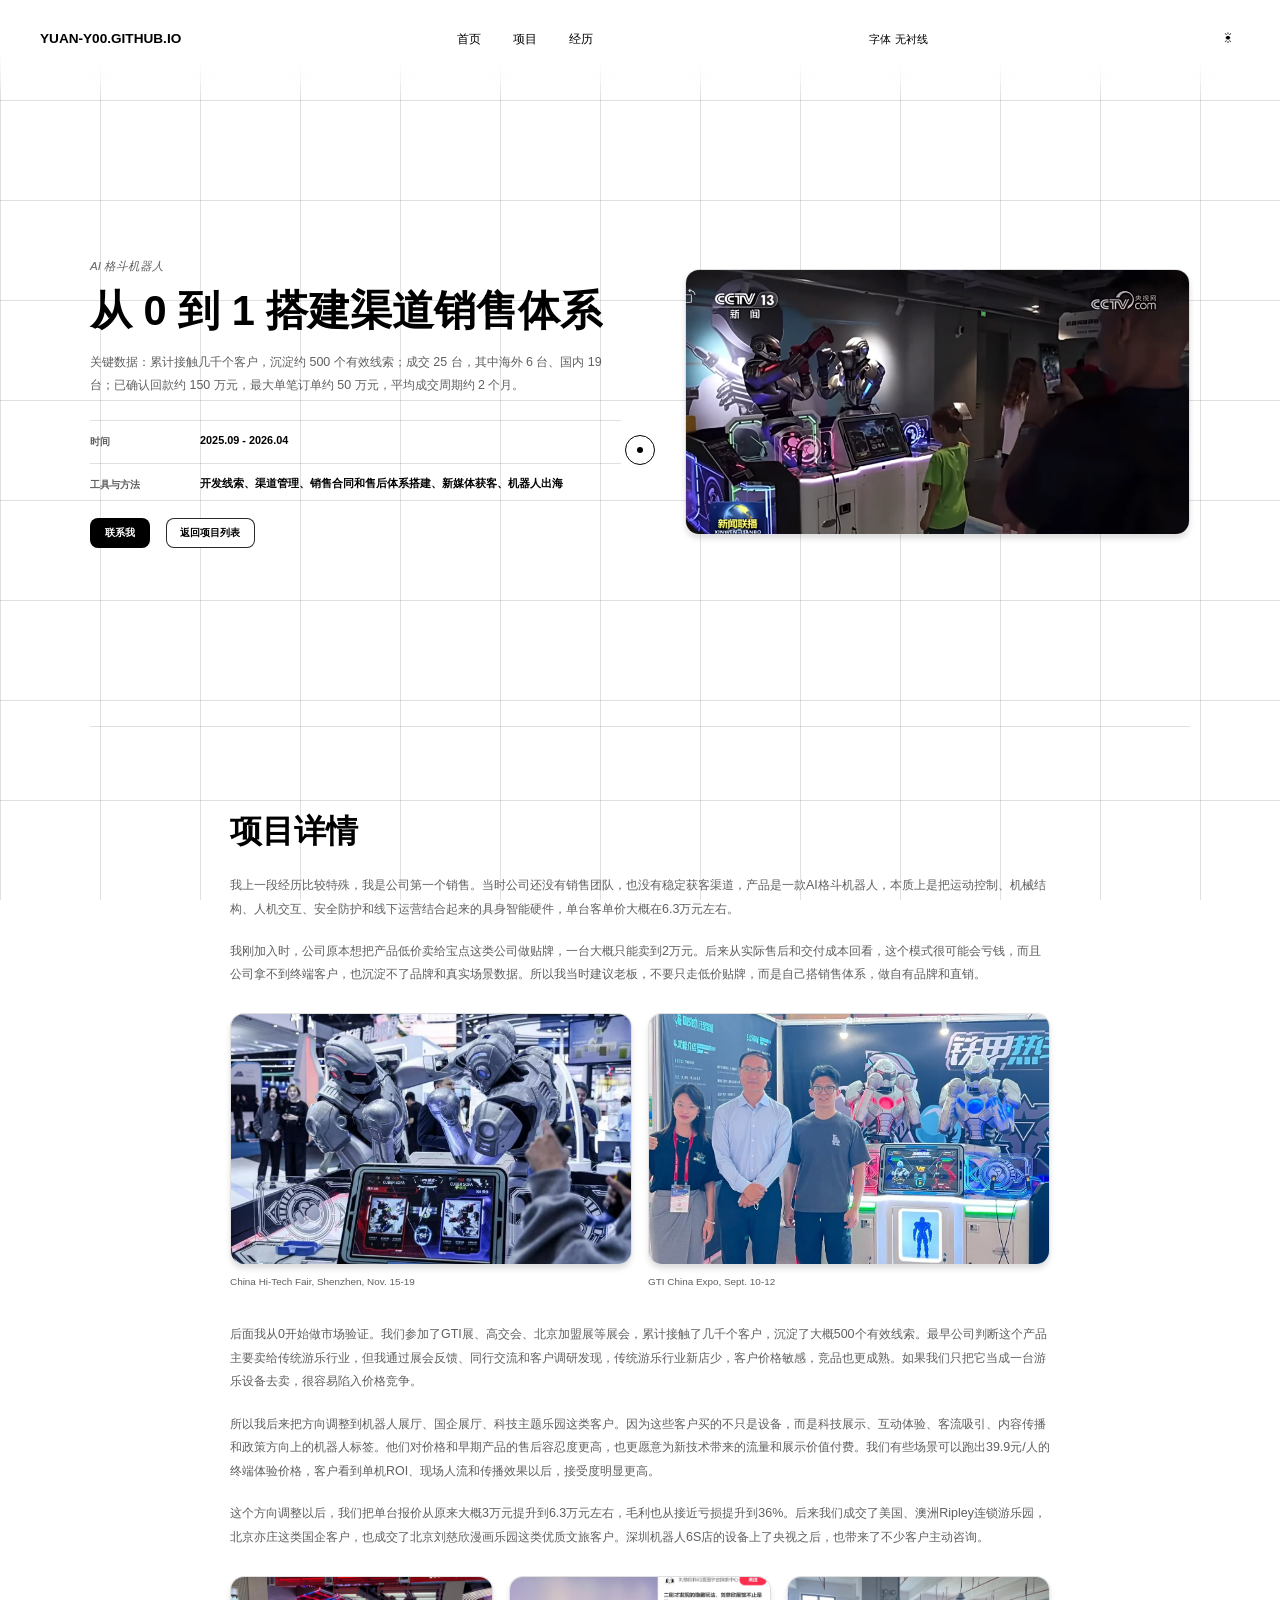
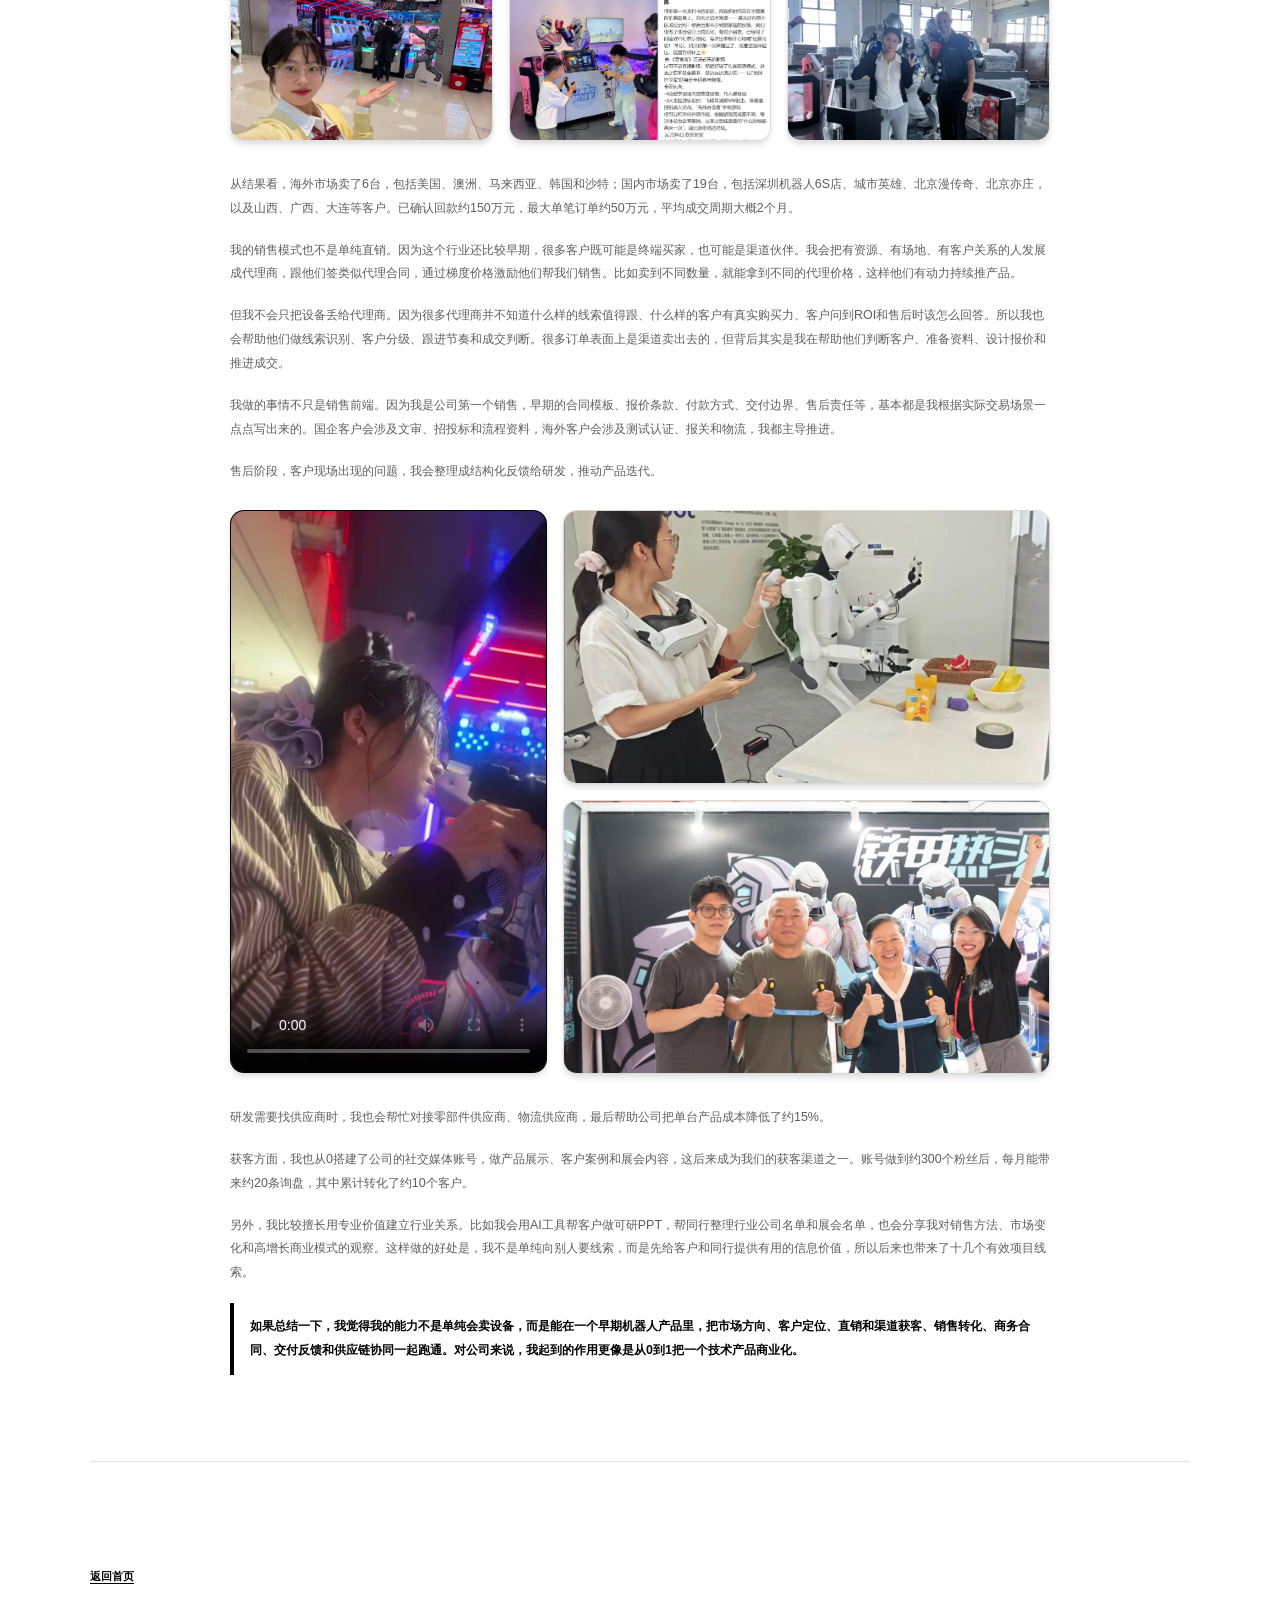
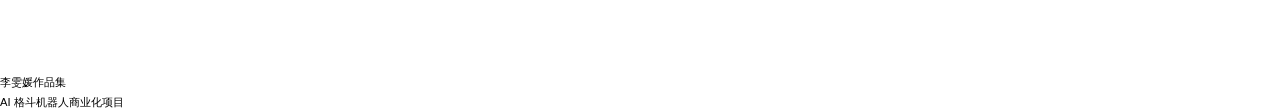
==== projects/ai-fighting-robot-commercialization/index.html @ 0bfa3b65 "Crop fighting robot proof images" ====
<!doctype html>
<html lang="zh-CN">
  <head>
    <meta charset="utf-8">
    <meta name="viewport" content="width=device-width, initial-scale=1">
    <title>AI 格斗机器人渠道销售体系 | 李雯媛作品集</title>
    <meta
      name="description"
      content="AI 格斗机器人从 0 到 1 搭建渠道销售体系：线索开发、渠道管理、销售合同、售后体系、新媒体获客和机器人出海。"
    >
    <link rel="icon" href="../../assets/profile/avatar.webp">
    <link rel="stylesheet" href="../../styles.css">
  </head>
  <body>
    <a class="skip-link" href="#main">跳到主要内容</a>
    <div class="cursor-dot" id="cursorDot" aria-hidden="true"></div>
    <div class="cursor-ring" id="cursorRing" aria-hidden="true"></div>
    <nav class="navbar" aria-label="主导航">
      <div class="navbar-blur" aria-hidden="true"><div></div><div></div><div></div></div>
      <div class="container nav-container">
        <a class="nav-brand" href="../../">YUAN-Y00.GITHUB.IO</a>
        <ul class="nav-menu">
          <li><a href="../../#home" class="nav-link">首页</a></li>
          <li><a href="../../#cad-gallery" class="nav-link">项目</a></li>
          <li><a href="../../#experience" class="nav-link">经历</a></li>
        </ul>
        <button id="font-toggle" class="font-toggle" type="button" data-font-toggle title="切换字体">
          字体 <span id="font-label">无衬线</span>
        </button>
        <button id="theme-toggle" class="theme-toggle" type="button" data-theme-toggle aria-label="切换深色模式" title="切换深色模式">
          <span class="icon-sun" aria-hidden="true">☀</span>
          <span class="icon-moon" aria-hidden="true">☾</span>
        </button>
        <button class="hamburger" type="button" aria-label="打开菜单" aria-expanded="false">
          <span></span>
          <span></span>
          <span></span>
        </button>
      </div>
    </nav>

    <main id="main" class="case-main">
      <section class="case-hero case-hero-refined">
        <div>
          <p class="eyebrow">AI 格斗机器人</p>
          <h1>从 0 到 1 搭建渠道销售体系</h1>
          <p>
            关键数据：累计接触几千个客户，沉淀约 500 个有效线索；成交 25 台，其中海外 6 台、国内 19 台；已确认回款约 150 万元，最大单笔订单约 50 万元，平均成交周期约 2 个月。
          </p>
          <dl class="case-meta">
            <div>
              <dt>时间</dt>
              <dd>2025.09 - 2026.04</dd>
            </div>
            <div>
              <dt>工具与方法</dt>
              <dd>开发线索、渠道管理、销售合同和售后体系搭建、新媒体获客、机器人出海</dd>
            </div>
          </dl>
          <div class="case-actions">
            <a class="button primary" href="../../#contact">联系我</a>
            <a class="button secondary" href="../../#cad-gallery">返回项目列表</a>
          </div>
        </div>
        <img
          class="case-cover"
          src="../../assets/projects/ai-fighting-robot-commercialization/report/report-01-cctv-feature.webp"
          alt="AI 格斗机器人登上央视新闻画面"
        >
      </section>

      <section class="case-section story-section">
        <h2>项目详情</h2>
        <article class="case-story">
          <p>我上一段经历比较特殊，我是公司第一个销售。当时公司还没有销售团队，也没有稳定获客渠道，产品是一款AI格斗机器人，本质上是把运动控制、机械结构、人机交互、安全防护和线下运营结合起来的具身智能硬件，单台客单价大概在6.3万元左右。</p>
          <p>我刚加入时，公司原本想把产品低价卖给宝点这类公司做贴牌，一台大概只能卖到2万元。后来从实际售后和交付成本回看，这个模式很可能会亏钱，而且公司拿不到终端客户，也沉淀不了品牌和真实场景数据。所以我当时建议老板，不要只走低价贴牌，而是自己搭销售体系，做自有品牌和直销。</p>

          <div class="story-media-grid two-up">
            <figure class="story-figure">
              <button
                type="button"
                data-lightbox-src="../../assets/projects/ai-fighting-robot-commercialization/report/report-02-china-hi-tech-fair.webp"
                data-lightbox-alt="China Hi-Tech Fair 展会现场"
              >
                <img
                  src="../../assets/projects/ai-fighting-robot-commercialization/report/report-02-china-hi-tech-fair.webp"
                  alt="China Hi-Tech Fair 展会现场"
                >
              </button>
              <figcaption>China Hi-Tech Fair, Shenzhen, Nov. 15-19</figcaption>
            </figure>
            <figure class="story-figure">
              <button
                type="button"
                data-lightbox-src="../../assets/projects/ai-fighting-robot-commercialization/report/report-03-gti-expo.webp"
                data-lightbox-alt="GTI China Expo 展会现场"
              >
                <img
                  src="../../assets/projects/ai-fighting-robot-commercialization/report/report-03-gti-expo.webp"
                  alt="GTI China Expo 展会现场"
                >
              </button>
              <figcaption>GTI China Expo, Sept. 10-12</figcaption>
            </figure>
          </div>

          <p>后面我从0开始做市场验证。我们参加了GTI展、高交会、北京加盟展等展会，累计接触了几千个客户，沉淀了大概500个有效线索。最早公司判断这个产品主要卖给传统游乐行业，但我通过展会反馈、同行交流和客户调研发现，传统游乐行业新店少，客户价格敏感，竞品也更成熟。如果我们只把它当成一台游乐设备去卖，很容易陷入价格竞争。</p>
          <p>所以我后来把方向调整到机器人展厅、国企展厅、科技主题乐园这类客户。因为这些客户买的不只是设备，而是科技展示、互动体验、客流吸引、内容传播和政策方向上的机器人标签。他们对价格和早期产品的售后容忍度更高，也更愿意为新技术带来的流量和展示价值付费。我们有些场景可以跑出39.9元/人的终端体验价格，客户看到单机ROI、现场人流和传播效果以后，接受度明显更高。</p>
          <p>这个方向调整以后，我们把单台报价从原来大概3万元提升到6.3万元左右，毛利也从接近亏损提升到36%。后来我们成交了美国、澳洲Ripley连锁游乐园，北京亦庄这类国企客户，也成交了北京刘慈欣漫画乐园这类优质文旅客户。深圳机器人6S店的设备上了央视之后，也带来了不少客户主动咨询。</p>

          <div class="story-media-grid three-up">
            <figure class="story-figure">
              <button
                type="button"
                data-lightbox-src="../../assets/projects/ai-fighting-robot-commercialization/report/report-04-terminal-scene.webp"
                data-lightbox-alt="终端线下场景"
              >
                <img
                  src="../../assets/projects/ai-fighting-robot-commercialization/report/report-04-terminal-scene.webp"
                  alt="终端线下场景"
                >
              </button>
            </figure>
            <figure class="story-figure">
              <button
                type="button"
                data-lightbox-src="../../assets/projects/ai-fighting-robot-commercialization/report/report-05-cultural-tourism-case.webp"
                data-lightbox-alt="文旅乐园内容场景"
              >
                <img
                  src="../../assets/projects/ai-fighting-robot-commercialization/report/report-05-cultural-tourism-case.webp"
                  alt="文旅乐园内容场景"
                >
              </button>
            </figure>
            <figure class="story-figure">
              <button
                type="button"
                data-lightbox-src="../../assets/projects/ai-fighting-robot-commercialization/report/report-06-overseas-customer-factory.webp"
                data-lightbox-alt="海外客户到厂沟通"
              >
                <img
                  src="../../assets/projects/ai-fighting-robot-commercialization/report/report-06-overseas-customer-factory.webp"
                  alt="海外客户到厂沟通"
                >
              </button>
            </figure>
          </div>

          <p>从结果看，海外市场卖了6台，包括美国、澳洲、马来西亚、韩国和沙特；国内市场卖了19台，包括深圳机器人6S店、城市英雄、北京漫传奇、北京亦庄，以及山西、广西、大连等客户。已确认回款约150万元，最大单笔订单约50万元，平均成交周期大概2个月。</p>
          <p>我的销售模式也不是单纯直销。因为这个行业还比较早期，很多客户既可能是终端买家，也可能是渠道伙伴。我会把有资源、有场地、有客户关系的人发展成代理商，跟他们签类似代理合同，通过梯度价格激励他们帮我们销售。比如卖到不同数量，就能拿到不同的代理价格，这样他们有动力持续推产品。</p>
          <p>但我不会只把设备丢给代理商。因为很多代理商并不知道什么样的线索值得跟、什么样的客户有真实购买力、客户问到ROI和售后时该怎么回答。所以我也会帮助他们做线索识别、客户分级、跟进节奏和成交判断。很多订单表面上是渠道卖出去的，但背后其实是我在帮助他们判断客户、准备资料、设计报价和推进成交。</p>
          <p>我做的事情不只是销售前端。因为我是公司第一个销售，早期的合同模板、报价条款、付款方式、交付边界、售后责任等，基本都是我根据实际交易场景一点点写出来的。国企客户会涉及文审、招投标和流程资料，海外客户会涉及测试认证、报关和物流，我都主导推进。</p>
          <p>售后阶段，客户现场出现的问题，我会整理成结构化反馈给研发，推动产品迭代。</p>
          <div class="story-media-grid service-media-row service-proof-row">
            <figure class="story-video">
              <video
                controls
                playsinline
                preload="metadata"
                poster="../../assets/projects/ai-fighting-robot-commercialization/report/maintenance-feedback-poster.jpg"
              >
                <source src="../../assets/projects/ai-fighting-robot-commercialization/report/maintenance-feedback.mp4" type="video/mp4">
              </video>
            </figure>
            <div class="service-photo-stack">
              <figure class="story-figure">
                <button
                  type="button"
                  data-lightbox-src="../../assets/projects/ai-fighting-robot-commercialization/report/report-07-industry-relation.webp"
                  data-lightbox-alt="行业关系与客户价值材料"
                >
                  <img
                    src="../../assets/projects/ai-fighting-robot-commercialization/report/report-07-industry-relation-crop.jpg"
                    alt="行业关系与客户价值材料"
                  >
                </button>
              </figure>
              <figure class="story-figure service-booth-photo">
                <button
                  type="button"
                  data-lightbox-src="../../assets/projects/ai-fighting-robot-commercialization/report/report-08-questech-booth.jpg"
                  data-lightbox-alt="迁星智能展位合影"
                >
                  <img
                    src="../../assets/projects/ai-fighting-robot-commercialization/report/report-08-questech-booth-crop.jpg"
                    alt="迁星智能展位合影"
                  >
                </button>
              </figure>
            </div>
          </div>
          <p>研发需要找供应商时，我也会帮忙对接零部件供应商、物流供应商，最后帮助公司把单台产品成本降低了约15%。</p>
          <p>获客方面，我也从0搭建了公司的社交媒体账号，做产品展示、客户案例和展会内容，这后来成为我们的获客渠道之一。账号做到约300个粉丝后，每月能带来约20条询盘，其中累计转化了约10个客户。</p>
          <p>另外，我比较擅长用专业价值建立行业关系。比如我会用AI工具帮客户做可研PPT，帮同行整理行业公司名单和展会名单，也会分享我对销售方法、市场变化和高增长商业模式的观察。这样做的好处是，我不是单纯向别人要线索，而是先给客户和同行提供有用的信息价值，所以后来也带来了十几个有效项目线索。</p>

          <p class="story-summary">如果总结一下，我觉得我的能力不是单纯会卖设备，而是能在一个早期机器人产品里，把市场方向、客户定位、直销和渠道获客、销售转化、商务合同、交付反馈和供应链协同一起跑通。对公司来说，我起到的作用更像是从0到1把一个技术产品商业化。</p>
        </article>
      </section>

      <section class="case-section">
        <a class="back-link" href="../../">返回首页</a>
      </section>
    </main>

    <footer class="site-footer">
      <p>李雯媛作品集</p>
      <p>AI 格斗机器人商业化项目</p>
    </footer>

    <div class="lightbox" data-lightbox-root aria-hidden="true">
      <button type="button" class="lightbox-close" data-lightbox-close aria-label="关闭图片预览">关闭</button>
      <img alt="">
    </div>
    <script src="../../script.js"></script>
  </body>
</html>
---- styles.css ----
:root {
  --bg-primary: #ffffff;
  --bg-card: #ffffff;
  --text-primary: #000000;
  --text-secondary: #5f5f5f;
  --border-color: rgb(0 0 0 / 12%);
  --border-strong: rgb(0 0 0 / 84%);
  --grid-color: rgb(0 0 0 / 12%);
  --teal-blue: #176f66;
  --dark-teal: #000000;
  --cream-white: #ffffff;
  --site-font: Inter, "Helvetica Neue", Arial, "PingFang SC", "Microsoft YaHei", sans-serif;
  --root-font-size: 16px;
  --base-letter-spacing: 0;
  --shadow-md: 0 4px 6px -1px rgb(0 0 0 / 15%);
  --shadow-lg: 0 10px 25px rgb(0 0 0 / 18%);
  --shadow-xl: 0 20px 42px rgb(0 0 0 / 22%);
  --footer-height: 158px;
}

[data-theme="dark"] {
  --bg-primary: #080808;
  --bg-card: #111111;
  --text-primary: #ffffff;
  --text-secondary: #bebebe;
  --border-color: rgb(255 255 255 / 12%);
  --border-strong: rgb(255 255 255 / 86%);
  --grid-color: rgb(255 255 255 / 9%);
  --teal-blue: #8de0d4;
  --dark-teal: #ffffff;
  --cream-white: #111111;
}

[data-font="serif"] {
  --site-font: "Cormorant Garamond", Georgia, "Times New Roman", "Songti SC", "SimSun", serif;
  --root-font-size: 17px;
}

* {
  box-sizing: border-box;
  margin: 0;
  padding: 0;
}

html {
  font-size: var(--root-font-size);
  scroll-behavior: smooth;
}

body {
  position: relative;
  overflow-x: hidden;
  background: var(--bg-primary);
  color: var(--text-primary);
  font-family: var(--site-font);
  font-size: 0.7rem;
  line-height: 1.8;
  letter-spacing: var(--base-letter-spacing);
  text-rendering: optimizeLegibility;
}

body::before {
  content: "";
  position: fixed;
  inset: 0;
  z-index: 0;
  pointer-events: none;
  background:
    linear-gradient(var(--grid-color) 1px, transparent 1px),
    linear-gradient(90deg, var(--grid-color) 1px, transparent 1px);
  background-size: 100px 100px;
}

a {
  color: inherit;
}

img {
  display: block;
  max-width: 100%;
}

button,
input,
select,
textarea {
  font: inherit;
}

button {
  color: inherit;
}

::selection {
  background: var(--text-primary);
  color: var(--bg-primary);
}

.skip-link {
  position: fixed;
  left: 16px;
  top: 16px;
  z-index: 10000;
  width: 1px;
  height: 1px;
  overflow: hidden;
  border: 1px solid var(--border-strong);
  border-radius: 8px;
  padding: 10px 14px;
  background: var(--bg-card);
  clip: rect(0 0 0 0);
  clip-path: inset(50%);
  white-space: nowrap;
}

.skip-link:focus {
  width: auto;
  height: auto;
  overflow: visible;
  clip: auto;
  clip-path: none;
}

.container {
  width: min(1200px, calc(100% - 40px));
  margin: 0 auto;
}

.container.narrow,
.narrow {
  width: min(700px, calc(100% - 40px));
}

.page-content {
  position: relative;
  z-index: 1;
  min-height: 100vh;
  background: transparent;
}

.navbar {
  position: fixed;
  top: 0;
  z-index: 1000;
  width: 100%;
  transition: box-shadow 0.3s ease;
}

.navbar-blur {
  position: absolute;
  inset: 0;
  height: calc(100% + 24px);
  pointer-events: none;
}

.navbar-blur > div {
  position: absolute;
  inset: 0;
}

.navbar-blur > div:nth-child(1) {
  border-bottom: 2px solid var(--border-color);
  background: color-mix(in srgb, var(--bg-primary) 80%, transparent);
  backdrop-filter: blur(14px);
  -webkit-backdrop-filter: blur(14px);
  mask: linear-gradient(to bottom, black 55%, transparent 95%);
  -webkit-mask: linear-gradient(to bottom, black 55%, transparent 95%);
}

.navbar-blur > div:nth-child(2) {
  background: color-mix(in srgb, var(--bg-primary) 90%, transparent);
  backdrop-filter: blur(8px);
  -webkit-backdrop-filter: blur(8px);
  mask: linear-gradient(to bottom, black 30%, transparent 70%);
  -webkit-mask: linear-gradient(to bottom, black 30%, transparent 70%);
}

.navbar-blur > div:nth-child(3) {
  background: color-mix(in srgb, var(--bg-primary) 97%, transparent);
  backdrop-filter: blur(4px);
  -webkit-backdrop-filter: blur(4px);
  mask: linear-gradient(to bottom, black 12%, transparent 40%);
  -webkit-mask: linear-gradient(to bottom, black 12%, transparent 40%);
}

.nav-container {
  position: relative;
  z-index: 1;
  display: flex;
  align-items: center;
  justify-content: space-between;
  height: 78px;
}

.nav-brand {
  color: var(--dark-teal);
  font-size: 0.85rem;
  font-weight: 700;
  text-decoration: none;
  text-transform: uppercase;
  white-space: nowrap;
}

.nav-menu {
  display: flex;
  gap: 2rem;
  align-items: center;
  list-style: none;
}

.nav-link {
  position: relative;
  color: var(--text-primary);
  font-size: 0.72rem;
  font-weight: 500;
  text-decoration: none;
  transition: color 0.25s ease;
}

.nav-link::after {
  content: "";
  position: absolute;
  left: 0;
  right: 0;
  bottom: -4px;
  height: 1px;
  background: var(--text-primary);
  opacity: 0;
  transform: scaleX(0);
  transition: opacity 0.22s ease, transform 0.22s ease;
}

.nav-link:hover::after,
.nav-link:focus::after {
  opacity: 1;
  transform: scaleX(1);
}

.font-toggle,
.theme-toggle,
.hamburger {
  border: none;
  background: none;
  color: var(--text-primary);
  cursor: pointer;
}

.font-toggle {
  display: flex;
  align-items: center;
  gap: 0.24rem;
  padding: 0;
  font-family: var(--site-font);
  font-size: 0.7rem;
  font-weight: 500;
}

.font-toggle:hover,
.theme-toggle:hover {
  opacity: 0.62;
}

.theme-toggle {
  display: flex;
  width: 26px;
  height: 26px;
  align-items: center;
  justify-content: center;
  margin-left: 0.6rem;
  font-size: 0.88rem;
}

[data-theme="dark"] .icon-sun,
.icon-moon {
  display: none;
}

[data-theme="dark"] .icon-moon {
  display: inline;
}

.hamburger {
  display: none;
  flex-direction: column;
  gap: 4px;
  width: 32px;
  height: 32px;
  align-items: center;
  justify-content: center;
}

.hamburger span {
  width: 25px;
  height: 3px;
  border-radius: 3px;
  background: var(--text-primary);
  transition: transform 0.3s ease, opacity 0.3s ease;
}

.hamburger.active span:nth-child(1) {
  transform: rotate(45deg) translate(8px, 8px);
}

.hamburger.active span:nth-child(2) {
  opacity: 0;
}

.hamburger.active span:nth-child(3) {
  transform: rotate(-45deg) translate(7px, -7px);
}

.intro-section {
  padding: 5.5rem 0 0.75rem;
}

.intro-grid {
  display: flex;
  max-width: 700px;
  align-items: center;
  justify-content: space-between;
  gap: 1.5rem;
  margin: 0 auto;
}

.intro-text {
  flex: 1;
  min-width: 0;
  animation: fadeInUp 0.6s ease both;
}

.intro-text h1 {
  margin-bottom: 0.35rem;
  font-size: clamp(1.6rem, 3vw, 2rem);
  font-weight: 700;
  line-height: 1.25;
}

.intro-role {
  color: var(--text-secondary);
  font-family: Georgia, "Times New Roman", "Songti SC", serif;
  font-size: 0.92rem;
  font-style: italic;
  line-height: 1.35;
}

.intro-contact {
  margin-top: 0.7rem;
  color: var(--text-secondary);
  font-size: 0.72rem;
}

.intro-actions {
  display: flex;
  gap: 1.25rem;
  margin-top: 1.1rem;
}

.intro-photo {
  position: relative;
  display: block;
  width: 190px;
  height: 190px;
  flex: 0 0 190px;
  overflow: hidden;
  border: 1px solid var(--border-color);
  border-radius: 10px;
  background: #f7f7f7;
  box-shadow: var(--shadow-md);
}

.intro-photo img {
  display: block;
  width: 100%;
  height: 100%;
  object-fit: cover;
}

.btn {
  display: inline-block;
  border: none;
  border-radius: 8px;
  padding: 0.55rem 1.3rem;
  font-size: 0.62rem;
  font-weight: normal;
  letter-spacing: 1px;
  text-align: center;
  text-decoration: none;
  text-transform: uppercase;
  cursor: pointer;
  transition: all 0.3s ease;
}

.btn-primary {
  border: 2px solid var(--text-primary);
  background: var(--text-primary);
  color: var(--bg-primary);
}

.btn-primary:hover,
.btn-primary:focus {
  transform: translateY(-2px);
  box-shadow: var(--shadow-lg);
}

.btn-secondary {
  border: 2px solid var(--text-primary);
  background: transparent;
  color: var(--text-primary);
}

.btn-secondary:hover,
.btn-secondary:focus {
  background: var(--text-primary);
  color: var(--bg-primary);
}

.about-section {
  padding: 4.2rem 0 2.75rem;
}

.about-section p {
  margin-bottom: 0.8rem;
  color: var(--text-secondary);
  font-size: 0.78rem;
  line-height: 1.55;
}

.about-section blockquote {
  margin: 0.9rem 0;
  border-left: 3px solid var(--text-primary);
  padding-left: 1.35rem;
  font-size: 0.78rem;
  font-weight: 700;
  line-height: 1.55;
}

.section-title {
  position: relative;
  margin-bottom: 1.2rem;
  color: var(--text-primary);
  font-size: 1.1rem;
  font-weight: 500;
  line-height: 1.35;
  text-align: center;
  text-transform: uppercase;
}

.section-title::after {
  content: "";
  display: block;
  width: 56px;
  height: 3px;
  margin: 0.55rem auto 0;
  border-radius: 99px;
  background: var(--text-primary);
}

.cad-gallery-section {
  padding: 2rem 0 5rem;
  background: var(--bg-primary);
}

.cad-gallery-title {
  margin-bottom: 0.75rem;
}

.cad-filter {
  margin-bottom: 2.5rem;
  color: var(--text-secondary);
  font-size: 0.8rem;
  text-align: center;
}

.cad-filter-link {
  border: none;
  border-bottom: 1px solid currentColor;
  background: transparent;
  color: var(--text-primary);
  text-underline-offset: 2px;
  cursor: pointer;
  transition: opacity 0.2s ease;
}

.cad-filter-link:hover,
.cad-filter-link:focus {
  opacity: 0.58;
}

.cad-filter-link.active {
  font-weight: 700;
}

.cad-gallery {
  display: grid;
  grid-template-columns: repeat(3, minmax(0, 1fr));
  gap: 1.25rem;
  align-items: start;
}

.cad-photo-wrap {
  position: relative;
  display: block;
  break-inside: avoid;
  overflow: hidden;
  margin-bottom: 0;
  border: 1px solid var(--border-color);
  border-radius: 14px;
  padding: 8px;
  background: var(--bg-card);
  box-shadow: var(--shadow-md);
  cursor: zoom-in;
  transition: box-shadow 0.3s ease, transform 0.3s ease, opacity 0.28s ease;
}

.cad-photo-wrap:hover,
.cad-photo-wrap:focus-within {
  transform: translateY(-3px);
  box-shadow: var(--shadow-xl);
}

.cad-photo-wrap.cad-filtered-out {
  display: none;
}

.cad-media {
  position: relative;
  overflow: hidden;
  aspect-ratio: 16 / 10;
  border-radius: 8px;
  background: #f6f6f6;
}

.cad-photo-wrap img {
  width: 100%;
  height: 100%;
  display: block;
  object-fit: cover;
  object-position: center;
  transition: transform 0.55s cubic-bezier(0.25, 1, 0.5, 1), filter 0.35s ease;
}

.cad-photo-wrap:hover img,
.cad-photo-wrap:focus-within img {
  transform: scale(1.07);
  filter: brightness(0.68);
}

.cad-photo-cap {
  position: absolute;
  right: 0;
  bottom: 0;
  left: 0;
  border-radius: 0 0 8px 8px;
  padding: 1rem 1rem 0.85rem;
  background: linear-gradient(0deg, rgb(0 0 0 / 88%) 0%, transparent 100%);
  color: rgb(255 255 255 / 92%);
  font-size: 0.55rem;
  letter-spacing: 0;
  opacity: 0;
  transform: translateY(8px);
  transition: opacity 0.3s ease, transform 0.3s ease;
}

.cad-photo-wrap:hover .cad-photo-cap,
.cad-photo-wrap:focus-within .cad-photo-cap {
  opacity: 1;
  transform: translateY(0);
}

.modal-copy {
  display: none;
}

.live-loop-preview {
  position: relative;
  min-height: 268px;
  overflow: hidden;
  background:
    radial-gradient(circle at var(--handle-x, 54%) var(--handle-y, 44%), rgb(31 128 117 / 28%), transparent 112px),
    linear-gradient(var(--border-color) 1px, transparent 1px),
    linear-gradient(90deg, var(--border-color) 1px, transparent 1px),
    #ffffff;
  background-size: auto, 24px 24px, 24px 24px, auto;
}

.live-loop-preview::before {
  content: "";
  position: absolute;
  inset: 42px 34px;
  border: 1px solid rgb(0 0 0 / 16%);
  border-radius: 50%;
  transform: rotate(-12deg);
}

.live-loop-preview::after {
  content: "";
  position: absolute;
  left: calc(var(--handle-x, 54%) - 1px);
  top: 42px;
  bottom: calc(100% - var(--handle-y, 44%));
  width: 2px;
  background: linear-gradient(#cf4d3b, transparent);
  opacity: 0.72;
}

.loop-node {
  position: absolute;
  z-index: 2;
  border: 1px solid #000000;
  border-radius: 999px;
  padding: 4px 8px;
  background: #ffffff;
  color: #000000;
  font-size: 0.6rem;
  font-weight: 700;
}

.node-lead {
  left: 12%;
  top: 18%;
}

.node-quote {
  left: 56%;
  top: 14%;
}

.node-channel {
  right: 10%;
  top: 46%;
}

.node-deliver {
  left: 48%;
  bottom: 14%;
}

.node-feedback {
  left: 12%;
  bottom: 25%;
}

.loop-handle {
  position: absolute;
  left: var(--handle-x, 54%);
  top: var(--handle-y, 44%);
  z-index: 3;
  width: 30px;
  height: 30px;
  border: 2px solid #ffffff;
  border-radius: 50%;
  padding: 0;
  background: #1f8075;
  box-shadow:
    0 0 0 1px #000000,
    0 0 28px rgb(31 128 117 / 64%);
  cursor: grab;
  transform: translate(-50%, -50%);
}

.loop-handle:active {
  cursor: grabbing;
}

#scroll-sidebar {
  position: fixed;
  left: 20px;
  top: 50%;
  z-index: 600;
  display: flex;
  flex-direction: column;
  align-items: center;
  opacity: 0;
  pointer-events: none;
  transform: translateY(-50%);
  transition: opacity 0.4s ease;
}

#scroll-sidebar.visible {
  opacity: 1;
  pointer-events: auto;
}

.sidebar-track {
  position: absolute;
  left: 50%;
  top: 0;
  bottom: 0;
  width: 2px;
  background: rgb(0 0 0 / 18%);
  transform: translateX(-1px);
}

[data-theme="dark"] .sidebar-track {
  background: rgb(255 255 255 / 22%);
}

#sidebar-fill {
  width: 2px;
  height: 0;
  background: var(--text-primary);
}

.sdot {
  position: relative;
  display: flex;
  align-items: center;
  border: 0;
  padding: 11px 0;
  background: transparent;
  cursor: pointer;
}

.sdot-ring {
  position: relative;
  z-index: 1;
  display: block;
  width: 10px;
  height: 10px;
  flex-shrink: 0;
  border: 2px solid rgb(0 0 0 / 40%);
  border-radius: 50%;
  background: var(--cream-white);
  transition: all 0.3s ease;
}

[data-theme="dark"] .sdot-ring {
  border-color: rgb(255 255 255 / 45%);
}

.sdot.active .sdot-ring {
  border-color: var(--text-primary);
  background: var(--text-primary);
  box-shadow: 0 0 14px rgb(0 0 0 / 60%);
  transform: scale(1.5);
}

.sdot-label {
  position: absolute;
  left: 18px;
  border-radius: 4px;
  padding: 2px 7px;
  background: var(--cream-white);
  box-shadow: 0 2px 8px rgb(0 0 0 / 12%);
  color: var(--dark-teal);
  font-size: 0.48rem;
  letter-spacing: 0;
  opacity: 0;
  pointer-events: none;
  transform: translateX(-4px);
  transition: all 0.25s ease;
  white-space: nowrap;
}

.sdot:hover .sdot-label,
.sdot.active .sdot-label {
  opacity: 1;
  transform: translateX(0);
}

.experience-section {
  padding: 4rem 0 4.5rem;
}

.experience-timeline {
  border-top: 1px solid var(--border-color);
}

.experience-item {
  display: grid;
  grid-template-columns: 8rem minmax(0, 1fr);
  gap: 1.25rem;
  align-items: start;
  border-bottom: 1px solid var(--border-color);
  padding: 1.25rem 0;
}

.experience-date {
  color: var(--text-secondary);
  font-size: 0.62rem;
  line-height: 1.45;
  white-space: nowrap;
}

.experience-body {
  min-width: 0;
}

.experience-kicker {
  display: flex;
  flex-wrap: wrap;
  gap: 0.55rem;
  align-items: baseline;
  margin-bottom: 0.46rem;
  color: var(--text-secondary);
  font-size: 0.6rem;
  line-height: 1.35;
}

.experience-kicker span:first-child {
  display: inline-flex;
  align-items: center;
  border-radius: 3px;
  padding: 0.14rem 0.54rem;
  background: var(--text-primary);
  color: var(--bg-primary);
  font-size: 0.84rem;
  font-weight: 700;
  line-height: 1.18;
}

.experience-item:not(.experience-featured) .experience-kicker span:first-child {
  border: 1px solid var(--border-color);
  background: transparent;
  color: var(--text-secondary);
}

.experience-body h3 {
  margin: 0;
  font-size: 0.98rem;
  font-weight: 700;
  line-height: 1.35;
}

.experience-featured .experience-body h3 {
  font-size: 1.04rem;
}

.experience-body p {
  margin-top: 0.5rem;
  color: var(--text-secondary);
  font-size: 0.72rem;
  line-height: 1.65;
}

.experience-scope {
  display: flex;
  flex-wrap: wrap;
  gap: 0.4rem;
  margin-top: 0.7rem;
  padding: 0;
  list-style: none;
}

.experience-scope li {
  border: 1px solid var(--border-color);
  border-radius: 4px;
  padding: 0.22rem 0.48rem;
  color: var(--text-secondary);
  font-size: 0.58rem;
  line-height: 1.3;
}

.muted-row {
  opacity: 0.78;
}

.publications-section {
  padding: 2rem 0 5rem;
}

.publication-grid {
  display: grid;
  grid-template-columns: repeat(3, minmax(0, 1fr));
  gap: 1.75rem;
  align-items: stretch;
}

.project-card {
  display: flex;
  flex-direction: column;
  height: 100%;
  overflow: hidden;
  border: 1px solid var(--border-color);
  border-radius: 14px;
  background: var(--bg-card);
  box-shadow: var(--shadow-md);
}

.content-cover {
  position: relative;
  display: grid;
  aspect-ratio: 19 / 10;
  min-height: 0;
  overflow: hidden;
  border-bottom: 1px solid var(--border-color);
  padding: 0.9rem;
  background: #f7f7f5;
}

.content-cover::before {
  content: "";
  position: absolute;
  inset: 0;
  background:
    linear-gradient(var(--border-color) 1px, transparent 1px),
    linear-gradient(90deg, var(--border-color) 1px, transparent 1px);
  background-size: 24px 24px;
  opacity: 0.5;
}

.sop-preview {
  position: relative;
  z-index: 1;
}

.cover-sop {
  aspect-ratio: 19 / 10;
  min-height: 0;
  place-items: center;
  padding: 0;
  background: #fbfbfb;
}

.sop-preview {
  width: 100%;
  height: 100%;
}

.sop-preview img {
  width: 100%;
  height: 100%;
  background: var(--bg-card);
  object-fit: contain;
  object-position: center;
}

.cover-image {
  aspect-ratio: 19 / 10;
  min-height: 0;
  padding: 0;
  background: var(--bg-card);
}

.cover-image::before {
  display: none;
}

.cover-image img {
  width: 100%;
  height: 100%;
  object-fit: cover;
  object-position: center top;
}

.cover-contain {
  padding: 0.7rem;
  background: #f5f5f5;
}

.cover-contain img {
  object-fit: contain;
}

[data-theme="dark"] .content-cover {
  background: #151515;
}

[data-theme="dark"] .cover-sop {
  background: #101010;
}

.project-content {
  display: flex;
  flex: 1;
  flex-direction: column;
  min-height: 0;
  padding: 1.35rem 1.45rem 1.45rem;
}

.project-content h3 {
  min-height: 3.45rem;
  margin: 0 0 0.72rem;
  font-size: 1.36rem;
  font-weight: 700;
  line-height: 1.28;
}

.project-content p {
  margin: 0;
  color: var(--text-secondary);
  font-size: 0.78rem;
  line-height: 1.75;
}

.content-link {
  display: inline-flex;
  margin-top: auto;
  color: var(--text-primary);
  font-size: 0.74rem;
  font-weight: 700;
  text-decoration: underline;
  text-underline-offset: 3px;
}

.article-list,
.article-meta-list {
  display: grid;
  gap: 0.6rem;
  margin-top: 1.05rem;
}

.article-meta-list {
  gap: 0;
  margin-top: auto;
  padding-top: 0.72rem;
}

.article-link {
  display: block;
  border: 1px solid var(--border-color);
  border-radius: 7px;
  padding: 0.64rem 0.7rem;
  background: color-mix(in srgb, var(--bg-card) 90%, var(--text-primary) 10%);
  text-decoration: none;
  transition:
    border-color 0.25s ease,
    transform 0.25s ease,
    box-shadow 0.25s ease;
}

.article-link:hover {
  border-color: var(--border-strong);
  box-shadow: 0 8px 18px rgb(0 0 0 / 11%);
  transform: translateY(-2px);
}

.article-link span {
  display: block;
  color: var(--text-primary);
  font-size: 0.68rem;
  font-weight: 700;
  line-height: 1.35;
}

.article-link small {
  display: block;
  margin-top: 0.22rem;
  color: var(--text-secondary);
  font-size: 0.56rem;
  line-height: 1.45;
}

.article-meta-link {
  display: grid;
  grid-template-columns: 88px minmax(0, 1fr);
  gap: 12px;
  border-top: 1px solid var(--border-color);
  padding: 0.62rem 0;
  color: inherit;
  text-decoration: none;
  transition:
    color 0.22s ease,
    transform 0.22s ease;
}

.article-meta-link:last-child {
  border-bottom: 1px solid var(--border-color);
}

.article-meta-link:hover {
  color: var(--text-primary);
  transform: translateX(3px);
}

.article-meta-link span {
  color: var(--text-secondary);
  font-size: 0.58rem;
  font-weight: 700;
  line-height: 1.45;
  text-transform: uppercase;
}

.article-meta-link strong {
  color: var(--text-primary);
  font-size: 0.64rem;
  font-weight: 700;
  line-height: 1.55;
}

.contact-section {
  padding: 2rem 0 5rem;
  text-align: center;
}

.contact-section p {
  margin-bottom: 1.2rem;
  color: var(--text-secondary);
  font-size: 0.75rem;
}

.contact-direct {
  margin: 0.9rem 0 0;
  color: color-mix(in srgb, var(--text-secondary) 76%, transparent);
  font-size: 0.62rem;
}

.contact-direct a {
  color: inherit;
  text-underline-offset: 3px;
}

.footer-spacer {
  display: none;
}

.footer {
  position: relative;
  z-index: 1;
  background: #000000;
  color: #ffffff;
}

.footer-row {
  display: flex;
  align-items: center;
  justify-content: space-between;
  gap: 1rem;
  min-height: var(--footer-height);
  padding: 1.5rem 0;
}

.footer p {
  margin: 0;
  color: rgb(255 255 255 / 72%);
  font-size: 0.64rem;
}

.footer div p:first-child {
  color: #ffffff;
  font-weight: 700;
}

.footer-links {
  display: flex;
  gap: 1rem;
}

.footer-links a {
  color: rgb(255 255 255 / 78%);
  font-size: 0.62rem;
  text-decoration: none;
  text-transform: uppercase;
}

.footer-links a:hover {
  color: #ffffff;
}

#photo-modal {
  position: fixed;
  inset: 0;
  z-index: 9999;
  display: flex;
  align-items: center;
  justify-content: center;
  padding: 1.5rem;
  opacity: 0;
  pointer-events: none;
  transition: opacity 0.3s ease;
}

#photo-modal.open {
  opacity: 1;
  pointer-events: auto;
}

.pm-backdrop {
  position: absolute;
  inset: 0;
  background: rgb(0 0 0 / 88%);
  backdrop-filter: blur(8px);
  -webkit-backdrop-filter: blur(8px);
}

.pm-card {
  position: relative;
  z-index: 1;
  display: grid;
  grid-template-columns: 55% 45%;
  grid-template-rows: minmax(0, 1fr);
  width: 100%;
  max-width: 980px;
  max-height: 88vh;
  overflow: hidden;
  border-radius: 16px;
  background: var(--bg-card);
  box-shadow: 0 28px 80px rgb(0 0 0 / 42%);
  transform: scale(0.97) translateY(18px);
  transition: transform 0.3s ease;
}

#photo-modal.open .pm-card {
  transform: scale(1) translateY(0);
}

.pm-img-wrap {
  position: relative;
  min-height: 380px;
  max-height: 88vh;
  overflow: hidden;
  background: #f4f7f5;
}

.pm-img-wrap img {
  width: 100%;
  height: 100%;
  object-fit: contain;
}

.pm-info {
  display: flex;
  min-height: 0;
  flex-direction: column;
  gap: 1rem;
  overflow-y: auto;
  padding: 2.4rem 2rem;
  background: var(--bg-card);
}

.pm-close {
  position: absolute;
  top: 0.9rem;
  right: 0.9rem;
  z-index: 2;
  display: flex;
  width: 34px;
  height: 34px;
  align-items: center;
  justify-content: center;
  border: none;
  border-radius: 50%;
  background: rgb(0 0 0 / 45%);
  color: #ffffff;
  cursor: pointer;
  font-size: 0.75rem;
  transition: background 0.2s ease;
}

.pm-close:hover {
  background: rgb(0 0 0 / 72%);
}

#pm-title {
  margin: 0;
  color: var(--dark-teal);
  font-family: var(--site-font);
  font-size: 0.95rem;
  font-weight: 700;
  line-height: 1.45;
}

#pm-desc {
  color: var(--text-secondary);
  font-size: 0.67rem;
  line-height: 1.85;
}

.pm-link {
  width: fit-content;
  color: var(--text-primary);
  font-size: 0.65rem;
  font-weight: 700;
  text-decoration: underline;
  text-underline-offset: 3px;
}

.pm-tools {
  margin-top: auto;
  border-top: 1px solid var(--border-color);
  padding-top: 1rem;
}

.pm-tools-label {
  margin-bottom: 0.55rem;
  color: var(--teal-blue);
  font-family: var(--site-font);
  font-size: 0.58rem;
  font-weight: 700;
  letter-spacing: 1.5px;
  text-transform: uppercase;
}

#pm-tools-list {
  display: flex;
  flex-wrap: wrap;
  gap: 0.35rem;
}

.pm-tool-tag {
  border-radius: 6px;
  padding: 0.2rem 0.6rem;
  background: var(--text-primary);
  color: var(--bg-card);
  font-family: var(--site-font);
  font-size: 0.56rem;
  white-space: nowrap;
}

.cursor-dot,
.cursor-ring {
  position: fixed;
  left: 0;
  top: 0;
  z-index: 10001;
  pointer-events: none;
  opacity: 0;
}

.cursor-dot {
  width: 6px;
  height: 6px;
  border-radius: 50%;
  background: #ffffff;
  mix-blend-mode: difference;
  transform: translate(-50%, -50%);
}

.cursor-ring {
  width: 30px;
  height: 30px;
  border: 1px solid #ffffff;
  border-radius: 50%;
  mix-blend-mode: difference;
  transform: translate(-50%, -50%);
  transition:
    width 0.18s ease,
    height 0.18s ease,
    border-width 0.18s ease,
    opacity 0.2s ease;
}

.has-custom-cursor,
.has-custom-cursor * {
  cursor: none !important;
}

.has-pointer .cursor-dot,
.has-pointer .cursor-ring {
  opacity: 1;
}

.cursor-hover .cursor-ring {
  width: 46px;
  height: 46px;
  border-width: 2px;
}

.js-enabled .sr {
  opacity: 0;
  transform: translateY(45px);
}

.js-enabled .sr.sr-visible {
  opacity: 1;
  transform: translateY(0);
  transition: opacity 0.55s ease, transform 0.55s ease;
}

.js-enabled .experience-item.sr,
.js-enabled .project-card.sr {
  opacity: 1;
  transform: none;
}

@keyframes fadeInUp {
  from {
    opacity: 0;
    transform: translateY(16px);
  }
  to {
    opacity: 1;
    transform: translateY(0);
  }
}

/* Case study pages */
.site-header {
  position: relative;
  z-index: 2;
}

.brand,
.main-nav,
.header-tools {
  display: flex;
  align-items: center;
}

.brand {
  color: var(--dark-teal);
  font-size: 0.85rem;
  font-weight: 700;
  text-decoration: none;
  text-transform: uppercase;
}

.main-nav {
  gap: 2rem;
  list-style: none;
}

.header-tools {
  gap: 0.6rem;
}

.case-main {
  position: relative;
  z-index: 1;
  width: min(1100px, calc(100% - 36px));
  margin: 0 auto;
  padding-top: 78px;
}

.case-hero {
  display: grid;
  grid-template-columns: minmax(0, 0.95fr) minmax(320px, 1.05fr);
  gap: clamp(30px, 6vw, 76px);
  align-items: center;
  min-height: 72vh;
  padding: clamp(42px, 7vw, 86px) 0;
}

.eyebrow {
  margin: 0 0 12px;
  color: var(--text-secondary);
  font-size: 0.72rem;
  font-style: italic;
}

.case-hero h1,
.case-section h2 {
  margin: 0;
  font-weight: 700;
  line-height: 1.15;
}

.case-hero h1 {
  font-size: clamp(2rem, 4vw, 3.6rem);
}

.case-hero-refined {
  grid-template-columns: minmax(0, 1fr) minmax(320px, 0.95fr);
  gap: clamp(28px, 5vw, 64px);
}

.case-hero-refined h1 {
  max-width: 720px;
  font-size: clamp(2.05rem, 3.25vw, 3.05rem);
  line-height: 1.12;
}

.case-hero-refined > div > p:not(.eyebrow) {
  max-width: 680px;
  margin-top: 1rem;
  font-size: 0.78rem;
  line-height: 1.85;
}

.case-hero p,
.case-section > p {
  color: var(--text-secondary);
}

.case-cover {
  width: 100%;
  border: 1px solid var(--border-color);
  border-radius: 14px;
  box-shadow: var(--shadow-md);
}

.case-meta {
  display: grid;
  gap: 12px;
  margin: 26px 0 0;
}

.case-meta div {
  display: grid;
  grid-template-columns: 96px minmax(0, 1fr);
  gap: 14px;
  border-top: 1px solid var(--border-color);
  padding-top: 12px;
}

.case-hero-refined .case-meta {
  grid-template-columns: 1fr;
  gap: 12px;
  max-width: 820px;
  margin-top: 1.45rem;
}

.case-hero-refined .case-meta div {
  display: grid;
  grid-template-columns: 96px minmax(0, 1fr);
  gap: 14px;
  border: 0;
  border-top: 1px solid var(--border-color);
  border-radius: 0;
  padding: 12px 0 0;
  background: transparent;
  box-shadow: none;
}

.case-meta dt {
  color: var(--text-secondary);
  font-size: 0.62rem;
  font-weight: 700;
  text-transform: uppercase;
}

.case-meta dd {
  margin: 0;
}

.case-hero-refined .case-meta dd {
  margin-top: 0;
  font-size: 0.68rem;
  font-weight: 700;
  line-height: 1.45;
}

.case-actions {
  display: flex;
  flex-wrap: wrap;
  gap: 1rem;
  margin-top: 1.5rem;
}

.case-actions .button {
  display: inline-flex;
  align-items: center;
  justify-content: center;
  border: 1px solid var(--border-strong);
  border-radius: 8px;
  padding: 0.5rem 0.86rem;
  font-size: 0.64rem;
  font-weight: 700;
  line-height: 1.2;
  text-decoration: none;
  transition:
    background 0.22s ease,
    color 0.22s ease,
    transform 0.22s ease;
}

.case-actions .button:hover {
  transform: translateY(-2px);
}

.case-actions .button.primary {
  background: var(--text-primary);
  color: var(--bg-primary);
}

.case-actions .button.secondary {
  background: var(--bg-card);
  color: var(--text-primary);
}

.case-section {
  padding: clamp(42px, 7vw, 86px) 0;
  border-top: 1px solid var(--border-color);
}

.case-section h2 {
  max-width: 720px;
  font-size: clamp(1.4rem, 3vw, 2rem);
}

.case-section > p {
  max-width: 820px;
}

.case-metrics,
.case-columns,
.gallery-grid {
  display: grid;
  gap: 16px;
}

.case-metrics {
  grid-template-columns: repeat(4, minmax(0, 1fr));
  margin-top: 26px;
}

.case-metric,
.case-note,
.case-column {
  min-width: 0;
  border: 1px solid var(--border-color);
  border-radius: 14px;
  padding: 20px;
  background: var(--bg-card);
}

.case-metric strong {
  display: block;
  font-size: clamp(1.55rem, 3vw, 2.4rem);
  line-height: 1;
}

.case-metric span {
  display: block;
  margin-top: 9px;
  color: var(--text-secondary);
}

.case-columns {
  grid-template-columns: repeat(2, minmax(0, 1fr));
  margin-top: 24px;
}

.case-column h3,
.case-note h3 {
  margin: 0;
}

.case-column ul,
.case-note ul {
  margin: 14px 0 0;
  padding-left: 1.2rem;
  color: var(--text-secondary);
}

.case-column li,
.case-note li {
  margin: 8px 0;
}

.gallery-grid {
  grid-template-columns: repeat(3, minmax(0, 1fr));
  margin-top: 24px;
}

.gallery-item {
  display: grid;
  gap: 10px;
  min-width: 0;
  margin: 0;
}

.gallery-item button {
  display: block;
  width: 100%;
  overflow: hidden;
  border: 1px solid var(--border-color);
  border-radius: 14px;
  padding: 0;
  background: var(--bg-card);
}

.gallery-item img {
  width: 100%;
  aspect-ratio: 16 / 10;
  object-fit: contain;
  object-position: center;
  background: var(--bg-card);
}

.gallery-item figcaption,
.gallery-item p {
  margin: 0;
  color: var(--text-secondary);
  font-size: 0.68rem;
}

.story-section h2 {
  max-width: 820px;
  margin-inline: auto;
  margin-bottom: 1.5rem;
}

.case-story {
  display: grid;
  gap: 1.15rem;
  max-width: 820px;
  margin-inline: auto;
}

.case-story p {
  max-width: 100%;
  margin: 0;
  color: var(--text-secondary);
  font-size: 0.78rem;
  line-height: 1.9;
}

.story-media-grid {
  display: grid;
  gap: 1rem;
  width: 100%;
  margin: 0.5rem 0 0.85rem;
}

.story-media-grid.two-up {
  grid-template-columns: repeat(2, minmax(0, 1fr));
}

.story-media-grid.three-up {
  grid-template-columns: repeat(3, minmax(0, 1fr));
}

.story-media-grid.service-media-row {
  grid-template-columns: minmax(160px, 220px) minmax(0, 1fr);
  align-items: stretch;
  max-width: 820px;
}

.story-media-grid.service-proof-row {
  grid-template-columns: minmax(260px, 317px) minmax(0, 1fr);
}

.story-figure {
  display: grid;
  gap: 0.48rem;
  min-width: 0;
  margin: 0;
}

.story-figure.wide {
  max-width: 820px;
  margin: 0.55rem 0 0.85rem;
}

.story-figure button {
  display: block;
  width: 100%;
  overflow: hidden;
  border: 1px solid var(--border-color);
  border-radius: 14px;
  padding: 0;
  background: var(--bg-card);
  box-shadow: var(--shadow-md);
  cursor: pointer;
}

.story-figure img {
  width: 100%;
  aspect-ratio: 16 / 10;
  object-fit: cover;
  object-position: center;
  transition: transform 0.3s ease;
}

.story-figure button:hover img {
  transform: scale(1.025);
}

.story-figure.wide img {
  aspect-ratio: 16 / 7.4;
}

.story-figure figcaption {
  color: var(--text-secondary);
  font-size: 0.62rem;
}

.story-video {
  display: grid;
  gap: 0.48rem;
  width: min(100%, 360px);
  margin: 0.55rem 0 0.85rem;
}

.service-media-row .story-video {
  width: 100%;
  margin: 0;
}

.service-media-row .story-figure {
  height: 100%;
  margin: 0;
}

.service-media-row .story-figure button {
  height: 100%;
}

.service-media-row .story-figure img {
  display: block;
  height: 100%;
  aspect-ratio: auto;
  object-fit: cover;
}

.service-photo-stack {
  display: grid;
  grid-template-rows: repeat(2, minmax(0, 1fr));
  gap: 1rem;
  min-width: 0;
}

.service-photo-stack .story-figure,
.service-photo-stack .story-figure button {
  height: auto;
}

.service-photo-stack .story-figure button {
  display: grid;
  aspect-ratio: 16 / 9;
  place-items: center;
  background: #f8f8f6;
}

.service-photo-stack .story-figure img {
  width: 100%;
  height: 100%;
  aspect-ratio: auto;
  object-fit: contain;
}

.story-video video {
  width: 100%;
  aspect-ratio: 9 / 16;
  border: 1px solid var(--border-color);
  border-radius: 14px;
  background: #000000;
  box-shadow: var(--shadow-md);
  object-fit: cover;
}

.story-video figcaption {
  color: var(--text-secondary);
  font-size: 0.62rem;
}

.story-summary {
  border-left: 4px solid var(--text-primary);
  padding: 0.75rem 0 0.75rem 1rem;
  color: var(--text-primary) !important;
  font-weight: 700;
}

.back-link,
.text-link {
  display: inline-flex;
  width: fit-content;
  margin-top: 18px;
  color: var(--text-primary);
  font-weight: 700;
  text-decoration: underline;
  text-underline-offset: 3px;
}

.lightbox {
  position: fixed;
  inset: 0;
  z-index: 9999;
  display: none;
  align-items: center;
  justify-content: center;
  padding: 68px 20px 24px;
  background: rgb(0 0 0 / 78%);
}

.lightbox.open {
  display: flex;
}

.lightbox img {
  max-height: calc(100vh - 120px);
  border-radius: 14px;
  background: white;
}

.lightbox-close {
  position: absolute;
  top: 18px;
  right: 20px;
  border: 1px solid rgb(255 255 255 / 40%);
  border-radius: 8px;
  padding: 9px 13px;
  background: rgb(18 18 18 / 70%);
  color: white;
  cursor: pointer;
}

@media (max-width: 900px) {
  #scroll-sidebar {
    display: none;
  }

  .cad-gallery {
    grid-template-columns: repeat(2, minmax(0, 1fr));
    gap: 0.75rem;
  }

  .publication-grid,
  .case-metrics,
  .case-columns,
  .gallery-grid,
  .story-media-grid.two-up,
  .story-media-grid.three-up {
    grid-template-columns: repeat(2, minmax(0, 1fr));
  }

  .case-hero {
    grid-template-columns: 1fr;
  }
}

@media (max-width: 768px) {
  .cursor-dot,
  .cursor-ring {
    display: none;
  }

  .has-custom-cursor,
  .has-custom-cursor * {
    cursor: auto !important;
  }

  .nav-container {
    height: 70px;
    padding: 0 14px;
  }

  .container,
  .container.narrow,
  .narrow,
  .case-main {
    width: min(100% - 28px, 1200px);
  }

  .nav-menu {
    position: fixed;
    left: -100%;
    top: 70px;
    flex-direction: column;
    width: 100%;
    padding: 2rem 0;
    background: var(--bg-primary);
    box-shadow: var(--shadow-lg);
    text-align: center;
    transition: left 0.3s ease;
  }

  .nav-menu.active {
    left: 0;
  }

  .hamburger {
    display: flex;
  }

  .intro-section {
    padding-top: 5.2rem;
  }

  .intro-grid {
    flex-direction: column-reverse;
    align-items: stretch;
    text-align: center;
  }

  .intro-photo {
    width: 140px;
    height: 140px;
    flex-basis: 140px;
    margin: 0 auto;
  }

  .intro-actions {
    flex-direction: column;
    gap: 0.75rem;
  }

  .btn {
    width: 100%;
  }

  .about-section {
    padding-top: 2.2rem;
  }

  .cad-gallery-section {
    padding: 1.25rem 0 3rem;
  }

  .section-title {
    font-size: 1rem;
  }

  .cad-filter {
    margin-bottom: 1.5rem;
  }

  .cad-photo-cap {
    padding: 0.65rem 0.6rem 0.5rem;
    font-size: 0.52rem;
  }

  .experience-item {
    grid-template-columns: 1fr;
    gap: 0.62rem;
  }

  .experience-date {
    font-size: 0.6rem;
  }

  .experience-body h3,
  .experience-featured .experience-body h3 {
    font-size: 0.96rem;
  }

  .experience-kicker span:first-child {
    font-size: 0.74rem;
  }

  .experience-scope {
    gap: 0.34rem;
  }

  .publication-grid,
  .case-metrics,
  .case-columns,
  .gallery-grid,
  .case-hero-refined .case-meta,
  .story-media-grid.service-media-row,
  .story-media-grid.two-up,
  .story-media-grid.three-up {
    grid-template-columns: 1fr;
  }

  .service-media-row .story-video {
    width: min(100%, 330px);
  }

  .service-media-row .story-figure,
  .service-media-row .story-figure button,
  .service-media-row .story-figure img {
    height: auto;
  }

  .service-media-row .story-figure img {
    aspect-ratio: 16 / 9;
  }

  .case-hero-refined h1 {
    font-size: clamp(1.55rem, 8vw, 2.2rem);
  }

  .case-hero-refined > div > p:not(.eyebrow) {
    font-size: 0.7rem;
    line-height: 1.72;
  }

  .case-story p {
    font-size: 0.72rem;
    line-height: 1.82;
  }

  .story-figure.wide img {
    aspect-ratio: 16 / 10;
  }

  .footer-row {
    flex-direction: column;
    align-items: flex-start;
  }

  .pm-card {
    grid-template-columns: 1fr;
    grid-template-rows: 42vw auto;
    max-height: 92vh;
  }

  .pm-img-wrap {
    min-height: unset;
  }

  .pm-info {
    padding: 1.4rem 1.2rem;
  }

  #pm-title {
    font-size: 0.85rem;
  }

  #pm-desc {
    font-size: 0.63rem;
  }
}

@media (max-width: 480px) {
  html {
    font-size: calc(var(--root-font-size) * 0.74);
  }

  body::before {
    background-size: 100px 100px;
  }

  .nav-brand {
    font-size: 0.72rem;
  }

  .font-toggle {
    font-size: 0.65rem;
  }

  .cad-gallery {
    grid-template-columns: repeat(2, minmax(0, 1fr));
    gap: 0.5rem;
  }

  .cad-photo-wrap {
    border-radius: 11px;
    padding: 5px;
  }

  .live-loop-preview {
    min-height: 170px;
  }

  .loop-node {
    font-size: 0.48rem;
    padding: 3px 6px;
  }

  .loop-handle {
    width: 24px;
    height: 24px;
  }

  .content-cover {
    min-height: 160px;
  }

  .project-content {
    min-height: 0;
  }

  .project-content h3 {
    min-height: 0;
  }

  .content-link,
  .article-meta-list {
    margin-top: 1.15rem;
  }

  .article-meta-list {
    padding-top: 0;
  }
}

@media (prefers-reduced-motion: reduce) {
  *,
  *::before,
  *::after {
    animation-duration: 0.001ms !important;
    animation-iteration-count: 1 !important;
    scroll-behavior: auto !important;
    transition-duration: 0.001ms !important;
  }

  .cursor-dot,
  .cursor-ring {
    display: none;
  }

  .js-enabled .sr {
    opacity: 1;
    transform: none;
  }
}
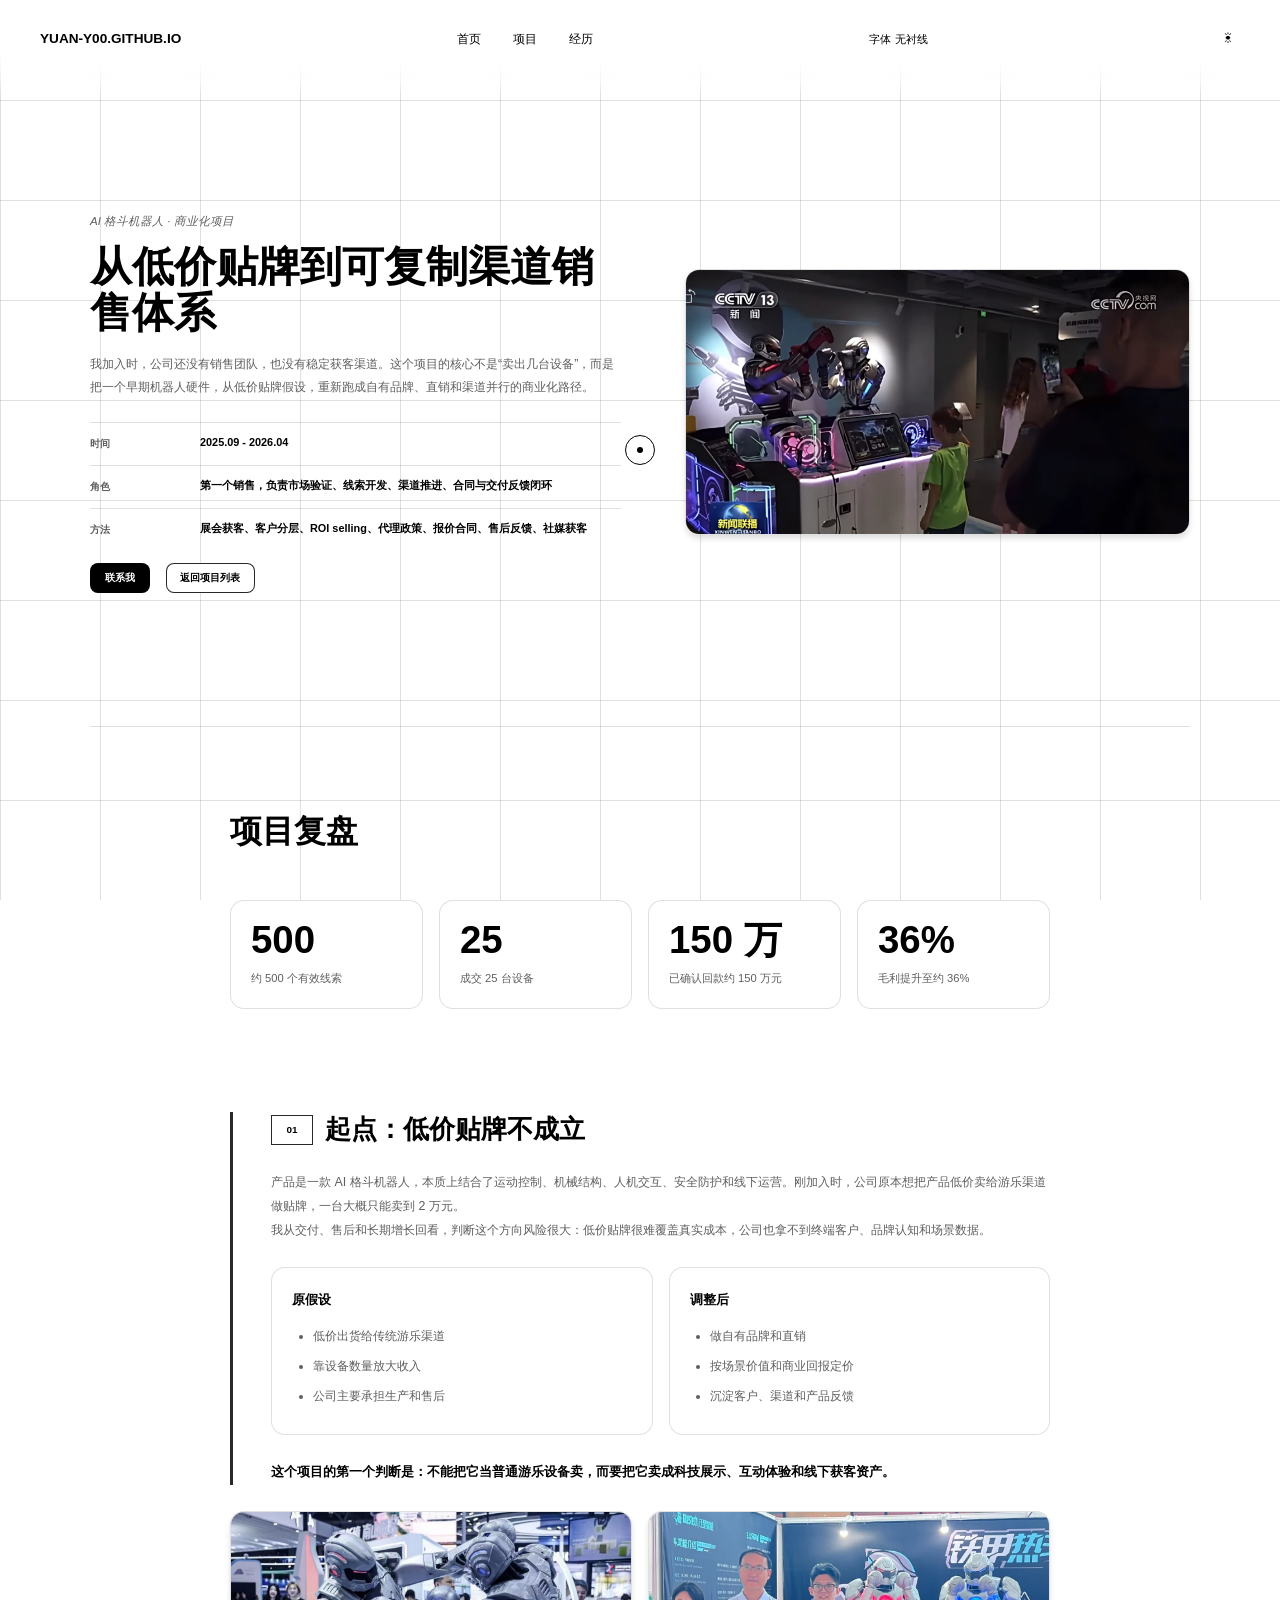
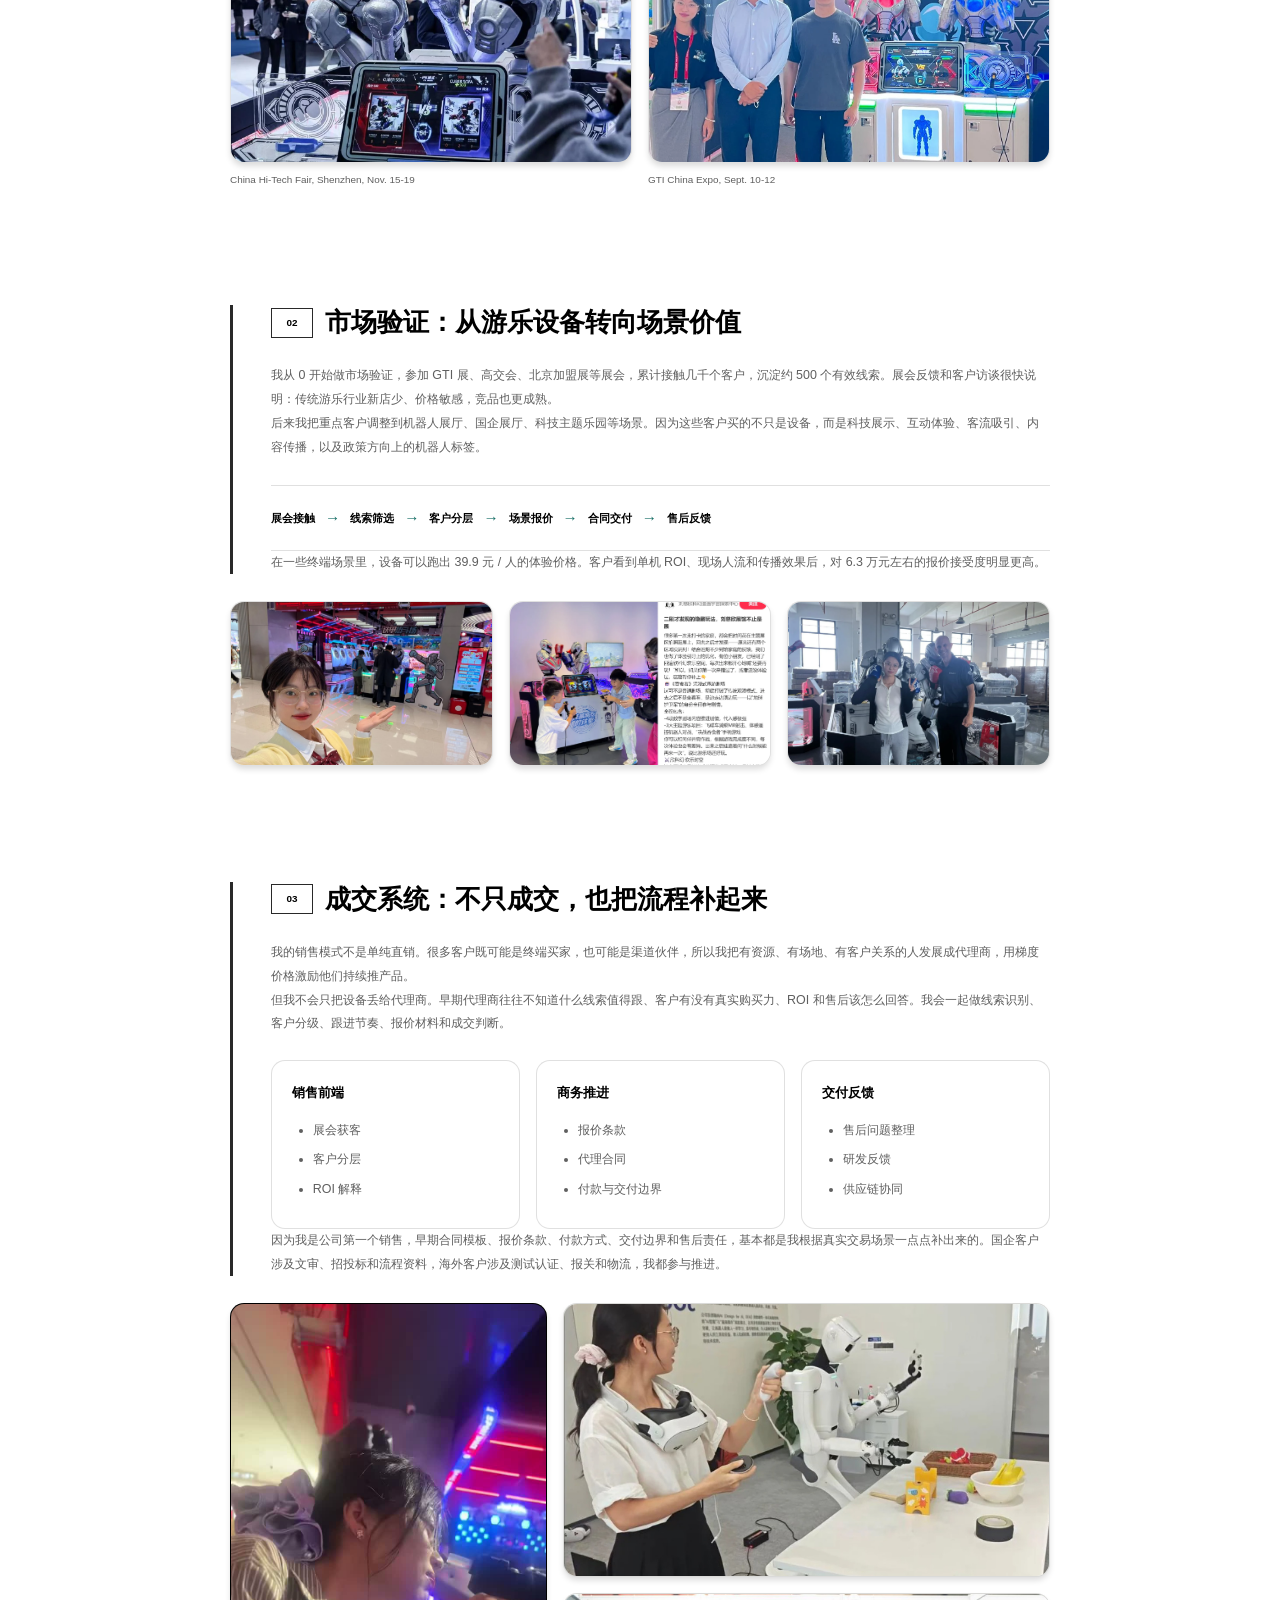
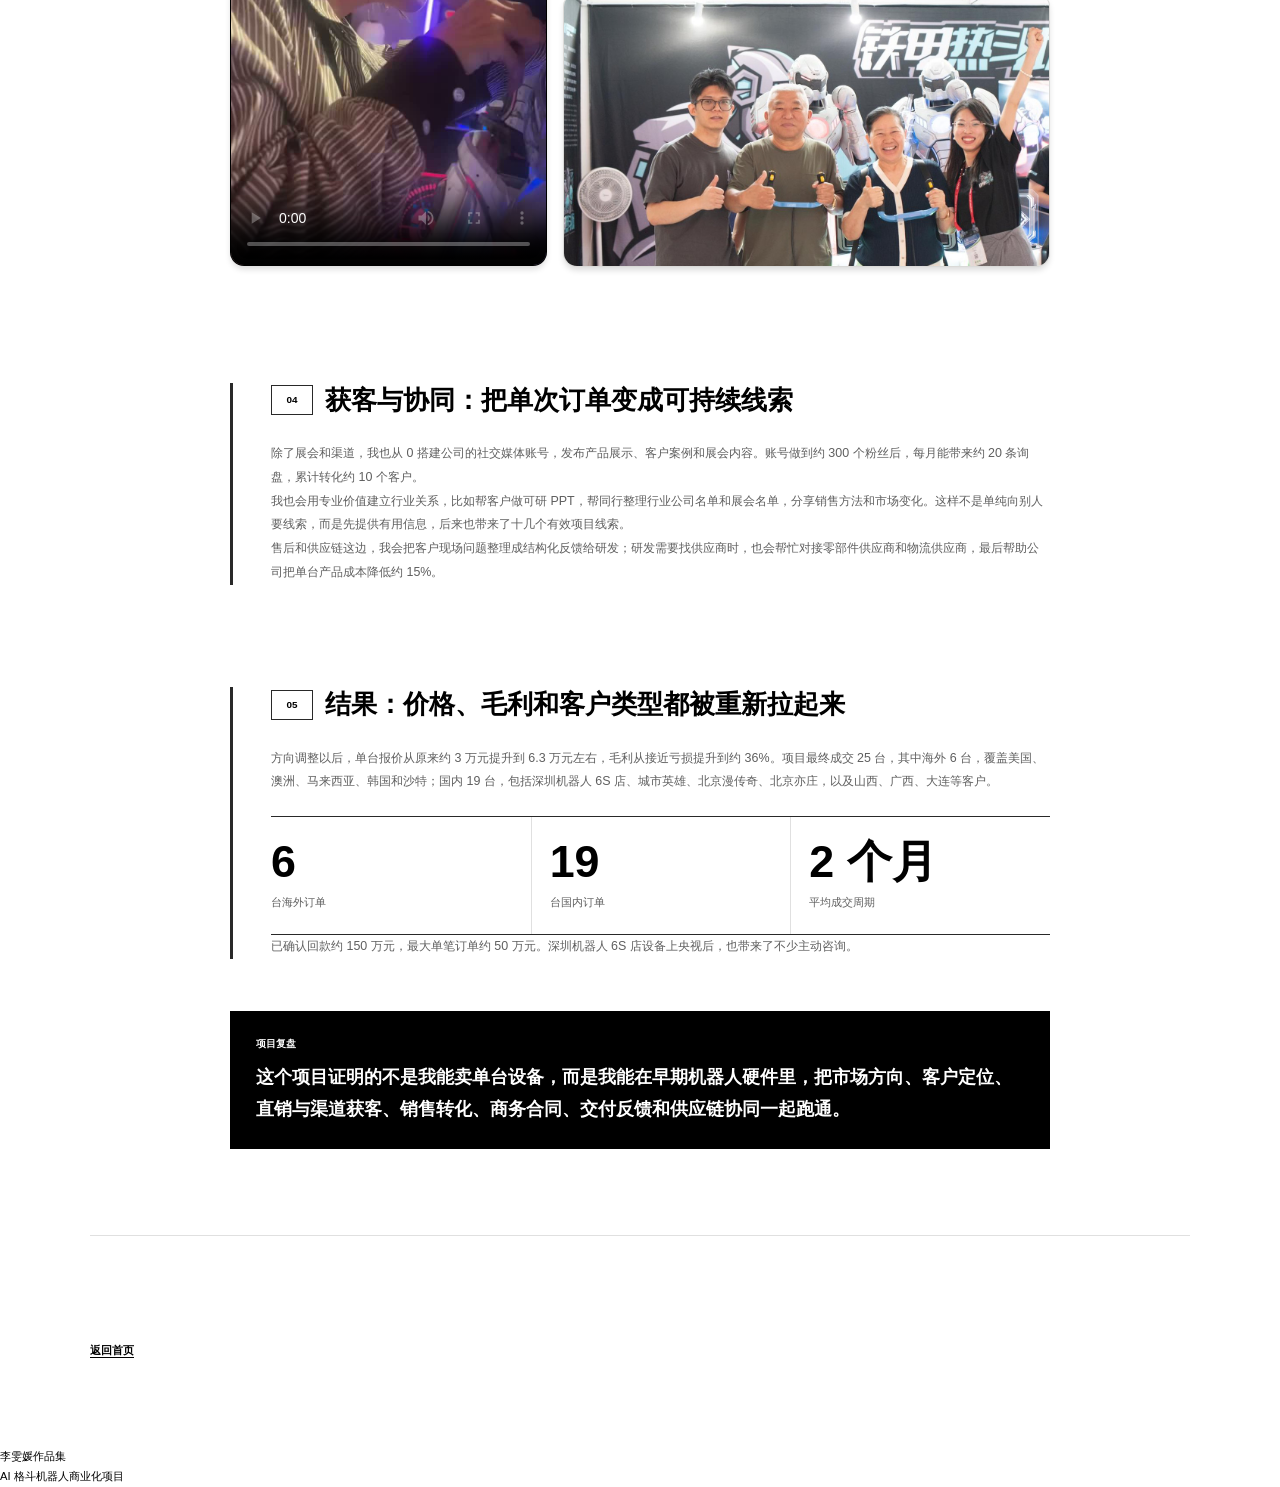
==== commit e77e63cd: "Clarify AI fighting robot case structure" ====
--- a/projects/ai-fighting-robot-commercialization/index.html
+++ b/projects/ai-fighting-robot-commercialization/index.html
@@ -3,10 +3,10 @@
   <head>
     <meta charset="utf-8">
     <meta name="viewport" content="width=device-width, initial-scale=1">
-    <title>AI 格斗机器人渠道销售体系 | 李雯媛作品集</title>
+    <title>AI 格斗机器人：从低价贴牌到渠道销售体系 | 李雯媛作品集</title>
     <meta
       name="description"
-      content="AI 格斗机器人从 0 到 1 搭建渠道销售体系：线索开发、渠道管理、销售合同、售后体系、新媒体获客和机器人出海。"
+      content="AI 格斗机器人从低价贴牌判断到自有品牌、直销和渠道并行的商业化路径：市场验证、成交系统、售后反馈和结果复盘。"
     >
     <link rel="icon" href="../../assets/profile/avatar.webp">
     <link rel="stylesheet" href="../../styles.css">
@@ -42,10 +42,10 @@
     <main id="main" class="case-main">
       <section class="case-hero case-hero-refined">
         <div>
-          <p class="eyebrow">AI 格斗机器人</p>
-          <h1>从 0 到 1 搭建渠道销售体系</h1>
+          <p class="eyebrow">AI 格斗机器人 · 商业化项目</p>
+          <h1>从低价贴牌到可复制渠道销售体系</h1>
           <p>
-            关键数据：累计接触几千个客户，沉淀约 500 个有效线索；成交 25 台，其中海外 6 台、国内 19 台；已确认回款约 150 万元，最大单笔订单约 50 万元，平均成交周期约 2 个月。
+            我加入时，公司还没有销售团队，也没有稳定获客渠道。这个项目的核心不是“卖出几台设备”，而是把一个早期机器人硬件，从低价贴牌假设，重新跑成自有品牌、直销和渠道并行的商业化路径。
           </p>
           <dl class="case-meta">
             <div>
@@ -53,8 +53,12 @@
               <dd>2025.09 - 2026.04</dd>
             </div>
             <div>
-              <dt>工具与方法</dt>
-              <dd>开发线索、渠道管理、销售合同和售后体系搭建、新媒体获客、机器人出海</dd>
+              <dt>角色</dt>
+              <dd>第一个销售，负责市场验证、线索开发、渠道推进、合同与交付反馈闭环</dd>
+            </div>
+            <div>
+              <dt>方法</dt>
+              <dd>展会获客、客户分层、ROI selling、代理政策、报价合同、售后反馈、社媒获客</dd>
             </div>
           </dl>
           <div class="case-actions">
@@ -70,10 +74,43 @@
       </section>
 
       <section class="case-section story-section">
-        <h2>项目详情</h2>
+        <h2>项目复盘</h2>
         <article class="case-story">
-          <p>我上一段经历比较特殊，我是公司第一个销售。当时公司还没有销售团队，也没有稳定获客渠道，产品是一款AI格斗机器人，本质上是把运动控制、机械结构、人机交互、安全防护和线下运营结合起来的具身智能硬件，单台客单价大概在6.3万元左右。</p>
-          <p>我刚加入时，公司原本想把产品低价卖给宝点这类公司做贴牌，一台大概只能卖到2万元。后来从实际售后和交付成本回看，这个模式很可能会亏钱，而且公司拿不到终端客户，也沉淀不了品牌和真实场景数据。所以我当时建议老板，不要只走低价贴牌，而是自己搭销售体系，做自有品牌和直销。</p>
+          <div class="case-metrics" aria-label="AI 格斗机器人项目关键结果">
+            <div class="case-metric"><strong>500</strong><span>约 500 个有效线索</span></div>
+            <div class="case-metric"><strong>25</strong><span>成交 25 台设备</span></div>
+            <div class="case-metric"><strong>150 万</strong><span>已确认回款约 150 万元</span></div>
+            <div class="case-metric"><strong>36%</strong><span>毛利提升至约 36%</span></div>
+          </div>
+
+          <div class="star-section">
+            <h3><span>01</span>起点：低价贴牌不成立</h3>
+            <p>
+              产品是一款 AI 格斗机器人，本质上结合了运动控制、机械结构、人机交互、安全防护和线下运营。刚加入时，公司原本想把产品低价卖给游乐渠道做贴牌，一台大概只能卖到 2 万元。
+            </p>
+            <p>
+              我从交付、售后和长期增长回看，判断这个方向风险很大：低价贴牌很难覆盖真实成本，公司也拿不到终端客户、品牌认知和场景数据。
+            </p>
+            <div class="case-columns">
+              <div class="case-column">
+                <h3>原假设</h3>
+                <ul>
+                  <li>低价出货给传统游乐渠道</li>
+                  <li>靠设备数量放大收入</li>
+                  <li>公司主要承担生产和售后</li>
+                </ul>
+              </div>
+              <div class="case-column">
+                <h3>调整后</h3>
+                <ul>
+                  <li>做自有品牌和直销</li>
+                  <li>按场景价值和商业回报定价</li>
+                  <li>沉淀客户、渠道和产品反馈</li>
+                </ul>
+              </div>
+            </div>
+            <p class="key-sentence"><strong>这个项目的第一个判断是：不能把它当普通游乐设备卖，而要把它卖成科技展示、互动体验和线下获客资产。</strong></p>
+          </div>
 
           <div class="story-media-grid two-up">
             <figure class="story-figure">
@@ -104,9 +141,21 @@
             </figure>
           </div>
 
-          <p>后面我从0开始做市场验证。我们参加了GTI展、高交会、北京加盟展等展会，累计接触了几千个客户，沉淀了大概500个有效线索。最早公司判断这个产品主要卖给传统游乐行业，但我通过展会反馈、同行交流和客户调研发现，传统游乐行业新店少，客户价格敏感，竞品也更成熟。如果我们只把它当成一台游乐设备去卖，很容易陷入价格竞争。</p>
-          <p>所以我后来把方向调整到机器人展厅、国企展厅、科技主题乐园这类客户。因为这些客户买的不只是设备，而是科技展示、互动体验、客流吸引、内容传播和政策方向上的机器人标签。他们对价格和早期产品的售后容忍度更高，也更愿意为新技术带来的流量和展示价值付费。我们有些场景可以跑出39.9元/人的终端体验价格，客户看到单机ROI、现场人流和传播效果以后，接受度明显更高。</p>
-          <p>这个方向调整以后，我们把单台报价从原来大概3万元提升到6.3万元左右，毛利也从接近亏损提升到36%。后来我们成交了美国、澳洲Ripley连锁游乐园，北京亦庄这类国企客户，也成交了北京刘慈欣漫画乐园这类优质文旅客户。深圳机器人6S店的设备上了央视之后，也带来了不少客户主动咨询。</p>
+          <div class="star-section">
+            <h3><span>02</span>市场验证：从游乐设备转向场景价值</h3>
+            <p>
+              我从 0 开始做市场验证，参加 GTI 展、高交会、北京加盟展等展会，累计接触几千个客户，沉淀约 500 个有效线索。展会反馈和客户访谈很快说明：传统游乐行业新店少、价格敏感，竞品也更成熟。
+            </p>
+            <p>
+              后来我把重点客户调整到机器人展厅、国企展厅、科技主题乐园等场景。因为这些客户买的不只是设备，而是科技展示、互动体验、客流吸引、内容传播，以及政策方向上的机器人标签。
+            </p>
+            <div class="commitment-flow" aria-label="项目商业化路径">
+              <span>展会接触</span><b>→</b><span>线索筛选</span><b>→</b><span>客户分层</span><b>→</b><span>场景报价</span><b>→</b><span>合同交付</span><b>→</b><span>售后反馈</span>
+            </div>
+            <p>
+              在一些终端场景里，设备可以跑出 39.9 元 / 人的体验价格。客户看到单机 ROI、现场人流和传播效果后，对 6.3 万元左右的报价接受度明显更高。
+            </p>
+          </div>
 
           <div class="story-media-grid three-up">
             <figure class="story-figure">
@@ -147,11 +196,45 @@
             </figure>
           </div>
 
-          <p>从结果看，海外市场卖了6台，包括美国、澳洲、马来西亚、韩国和沙特；国内市场卖了19台，包括深圳机器人6S店、城市英雄、北京漫传奇、北京亦庄，以及山西、广西、大连等客户。已确认回款约150万元，最大单笔订单约50万元，平均成交周期大概2个月。</p>
-          <p>我的销售模式也不是单纯直销。因为这个行业还比较早期，很多客户既可能是终端买家，也可能是渠道伙伴。我会把有资源、有场地、有客户关系的人发展成代理商，跟他们签类似代理合同，通过梯度价格激励他们帮我们销售。比如卖到不同数量，就能拿到不同的代理价格，这样他们有动力持续推产品。</p>
-          <p>但我不会只把设备丢给代理商。因为很多代理商并不知道什么样的线索值得跟、什么样的客户有真实购买力、客户问到ROI和售后时该怎么回答。所以我也会帮助他们做线索识别、客户分级、跟进节奏和成交判断。很多订单表面上是渠道卖出去的，但背后其实是我在帮助他们判断客户、准备资料、设计报价和推进成交。</p>
-          <p>我做的事情不只是销售前端。因为我是公司第一个销售，早期的合同模板、报价条款、付款方式、交付边界、售后责任等，基本都是我根据实际交易场景一点点写出来的。国企客户会涉及文审、招投标和流程资料，海外客户会涉及测试认证、报关和物流，我都主导推进。</p>
-          <p>售后阶段，客户现场出现的问题，我会整理成结构化反馈给研发，推动产品迭代。</p>
+          <div class="star-section">
+            <h3><span>03</span>成交系统：不只成交，也把流程补起来</h3>
+            <p>
+              我的销售模式不是单纯直销。很多客户既可能是终端买家，也可能是渠道伙伴，所以我把有资源、有场地、有客户关系的人发展成代理商，用梯度价格激励他们持续推产品。
+            </p>
+            <p>
+              但我不会只把设备丢给代理商。早期代理商往往不知道什么线索值得跟、客户有没有真实购买力、ROI 和售后该怎么回答。我会一起做线索识别、客户分级、跟进节奏、报价材料和成交判断。
+            </p>
+            <div class="case-columns three">
+              <div class="case-column">
+                <h3>销售前端</h3>
+                <ul>
+                  <li>展会获客</li>
+                  <li>客户分层</li>
+                  <li>ROI 解释</li>
+                </ul>
+              </div>
+              <div class="case-column">
+                <h3>商务推进</h3>
+                <ul>
+                  <li>报价条款</li>
+                  <li>代理合同</li>
+                  <li>付款与交付边界</li>
+                </ul>
+              </div>
+              <div class="case-column">
+                <h3>交付反馈</h3>
+                <ul>
+                  <li>售后问题整理</li>
+                  <li>研发反馈</li>
+                  <li>供应链协同</li>
+                </ul>
+              </div>
+            </div>
+            <p>
+              因为我是公司第一个销售，早期合同模板、报价条款、付款方式、交付边界和售后责任，基本都是我根据真实交易场景一点点补出来的。国企客户涉及文审、招投标和流程资料，海外客户涉及测试认证、报关和物流，我都参与推进。
+            </p>
+          </div>
+
           <div class="story-media-grid service-media-row service-proof-row">
             <figure class="story-video">
               <video
@@ -190,11 +273,39 @@
               </figure>
             </div>
           </div>
-          <p>研发需要找供应商时，我也会帮忙对接零部件供应商、物流供应商，最后帮助公司把单台产品成本降低了约15%。</p>
-          <p>获客方面，我也从0搭建了公司的社交媒体账号，做产品展示、客户案例和展会内容，这后来成为我们的获客渠道之一。账号做到约300个粉丝后，每月能带来约20条询盘，其中累计转化了约10个客户。</p>
-          <p>另外，我比较擅长用专业价值建立行业关系。比如我会用AI工具帮客户做可研PPT，帮同行整理行业公司名单和展会名单，也会分享我对销售方法、市场变化和高增长商业模式的观察。这样做的好处是，我不是单纯向别人要线索，而是先给客户和同行提供有用的信息价值，所以后来也带来了十几个有效项目线索。</p>
-
-          <p class="story-summary">如果总结一下，我觉得我的能力不是单纯会卖设备，而是能在一个早期机器人产品里，把市场方向、客户定位、直销和渠道获客、销售转化、商务合同、交付反馈和供应链协同一起跑通。对公司来说，我起到的作用更像是从0到1把一个技术产品商业化。</p>
+
+          <div class="star-section">
+            <h3><span>04</span>获客与协同：把单次订单变成可持续线索</h3>
+            <p>
+              除了展会和渠道，我也从 0 搭建公司的社交媒体账号，发布产品展示、客户案例和展会内容。账号做到约 300 个粉丝后，每月能带来约 20 条询盘，累计转化约 10 个客户。
+            </p>
+            <p>
+              我也会用专业价值建立行业关系，比如帮客户做可研 PPT，帮同行整理行业公司名单和展会名单，分享销售方法和市场变化。这样不是单纯向别人要线索，而是先提供有用信息，后来也带来了十几个有效项目线索。
+            </p>
+            <p>
+              售后和供应链这边，我会把客户现场问题整理成结构化反馈给研发；研发需要找供应商时，也会帮忙对接零部件供应商和物流供应商，最后帮助公司把单台产品成本降低约 15%。
+            </p>
+          </div>
+
+          <div class="star-section">
+            <h3><span>05</span>结果：价格、毛利和客户类型都被重新拉起来</h3>
+            <p>
+              方向调整以后，单台报价从原来约 3 万元提升到 6.3 万元左右，毛利从接近亏损提升到约 36%。项目最终成交 25 台，其中海外 6 台，覆盖美国、澳洲、马来西亚、韩国和沙特；国内 19 台，包括深圳机器人 6S 店、城市英雄、北京漫传奇、北京亦庄，以及山西、广西、大连等客户。
+            </p>
+            <div class="report-stats" aria-label="AI 格斗机器人结果数据">
+              <div><strong>6</strong><span>台海外订单</span></div>
+              <div><strong>19</strong><span>台国内订单</span></div>
+              <div><strong>2 个月</strong><span>平均成交周期</span></div>
+            </div>
+            <p>
+              已确认回款约 150 万元，最大单笔订单约 50 万元。深圳机器人 6S 店设备上央视后，也带来了不少主动咨询。
+            </p>
+          </div>
+
+          <div class="final-conclusion">
+            <span>项目复盘</span>
+            <strong>这个项目证明的不是我能卖单台设备，而是我能在早期机器人硬件里，把市场方向、客户定位、直销与渠道获客、销售转化、商务合同、交付反馈和供应链协同一起跑通。</strong>
+          </div>
         </article>
       </section>
 
--- a/styles.css
+++ b/styles.css
@@ -851,12 +851,165 @@
   line-height: 1.3;
 }
 
+.experience-scope .experience-link-item {
+  border: 0;
+  padding: 0;
+  background: transparent;
+}
+
+.experience-link {
+  display: inline-flex;
+  min-height: 26px;
+  align-items: center;
+  border: 1px solid var(--border-strong);
+  border-radius: 4px;
+  padding: 0.18rem 0.48rem;
+  background: var(--bg-card);
+  color: var(--text-primary);
+  font-size: 0.58rem;
+  font-weight: 700;
+  line-height: 1.25;
+  text-decoration: none;
+  white-space: nowrap;
+  transition:
+    background 0.2s ease,
+    color 0.2s ease,
+    transform 0.2s ease;
+}
+
+.experience-link::after {
+  content: "↗";
+  margin-left: 0.32rem;
+}
+
+.experience-link:hover,
+.experience-link:focus-visible {
+  background: var(--text-primary);
+  color: var(--bg-primary);
+  transform: translateY(-1px);
+}
+
 .muted-row {
   opacity: 0.78;
 }
 
 .publications-section {
   padding: 2rem 0 5rem;
+}
+
+.skills-section {
+  padding: 0.2rem 0 3.2rem;
+}
+
+.skill-groups {
+  display: grid;
+  gap: 1rem;
+}
+
+.skill-group h3 {
+  display: block;
+  margin: 0 0 0.42rem;
+  color: var(--text-secondary);
+  font-size: 0.64rem;
+  font-weight: 700;
+  line-height: 1.35;
+}
+
+.skill-group h3::after {
+  display: none;
+}
+
+.skill-tags {
+  display: flex;
+  flex-wrap: wrap;
+  gap: 0.42rem;
+}
+
+.skill-tags span {
+  display: inline-flex;
+  min-height: 25px;
+  align-items: center;
+  border: 1px solid var(--border-color);
+  border-radius: 4px;
+  padding: 0.16rem 0.46rem;
+  background: color-mix(in srgb, var(--bg-card) 94%, var(--text-primary) 6%);
+  color: var(--text-primary);
+  font-size: 0.57rem;
+  font-weight: 700;
+  line-height: 1.25;
+}
+
+.tools-section {
+  padding: 0.55rem 0 4rem;
+}
+
+.tools-title {
+  margin: 0 0 0.95rem;
+  color: var(--text-secondary);
+  font-size: 0.72rem;
+  font-weight: 700;
+  line-height: 1.4;
+  text-align: left;
+}
+
+.tool-groups {
+  display: grid;
+  gap: 0.95rem;
+}
+
+.tool-group {
+  display: block;
+}
+
+.tool-group h3 {
+  display: block;
+  margin: 0 0 0.38rem;
+  color: var(--text-secondary);
+  font-size: 0.64rem;
+  font-weight: 700;
+  line-height: 1.35;
+}
+
+.tool-group h3::after {
+  display: none;
+}
+
+.tool-links {
+  display: flex;
+  flex-wrap: wrap;
+  gap: 0.45rem;
+}
+
+.tool-link {
+  display: inline-flex;
+  min-height: 26px;
+  align-items: center;
+  border: 1px solid var(--border-strong);
+  border-radius: 4px;
+  padding: 0.18rem 0.48rem;
+  background: var(--bg-card);
+  color: var(--text-primary);
+  font-size: 0.58rem;
+  font-weight: 700;
+  line-height: 1.25;
+  text-decoration: none;
+  white-space: nowrap;
+  transition:
+    background 0.2s ease,
+    color 0.2s ease,
+    transform 0.2s ease;
+}
+
+.tool-link::after {
+  content: "↗";
+  margin-left: 0.32rem;
+}
+
+.tool-link:hover,
+.tool-link:focus-visible {
+  background: var(--text-primary);
+  color: var(--bg-primary);
+  transform: translateY(-1px);
 }
 
 .publication-grid {
@@ -880,7 +1033,7 @@
 .content-cover {
   position: relative;
   display: grid;
-  aspect-ratio: 19 / 10;
+  aspect-ratio: 16 / 9;
   min-height: 0;
   overflow: hidden;
   border-bottom: 1px solid var(--border-color);
@@ -905,7 +1058,7 @@
 }
 
 .cover-sop {
-  aspect-ratio: 19 / 10;
+  aspect-ratio: 16 / 9;
   min-height: 0;
   place-items: center;
   padding: 0;
@@ -926,7 +1079,7 @@
 }
 
 .cover-image {
-  aspect-ratio: 19 / 10;
+  aspect-ratio: 16 / 9;
   min-height: 0;
   padding: 0;
   background: var(--bg-card);
@@ -949,6 +1102,14 @@
 }
 
 .cover-contain img {
+  object-fit: contain;
+}
+
+.cover-video-still {
+  background: #101114;
+}
+
+.cover-video-still img {
   object-fit: contain;
 }
 
@@ -968,6 +1129,14 @@
   padding: 1.35rem 1.45rem 1.45rem;
 }
 
+.project-content .content-platform {
+  margin: 0 0 0.58rem;
+  color: var(--accent);
+  font-size: 0.66rem;
+  font-weight: 700;
+  line-height: 1.4;
+}
+
 .project-content h3 {
   min-height: 3.45rem;
   margin: 0 0 0.72rem;
@@ -991,6 +1160,46 @@
   font-weight: 700;
   text-decoration: underline;
   text-underline-offset: 3px;
+}
+
+.content-tags {
+  display: flex;
+  flex-wrap: wrap;
+  gap: 0.55rem;
+  margin-top: auto;
+  padding-top: 1.3rem;
+}
+
+.content-tag {
+  display: inline-flex;
+  min-height: 26px;
+  align-items: center;
+  border: 1px solid var(--border-strong);
+  border-radius: 4px;
+  padding: 0.18rem 0.48rem;
+  background: var(--bg-card);
+  color: var(--text-primary);
+  font-size: 0.58rem;
+  font-weight: 700;
+  line-height: 1.25;
+  text-decoration: none;
+  white-space: nowrap;
+  transition:
+    background 0.2s ease,
+    color 0.2s ease,
+    transform 0.2s ease;
+}
+
+.content-tag::after {
+  content: "↗";
+  margin-left: 0.32rem;
+}
+
+.content-tag:hover,
+.content-tag:focus-visible {
+  background: var(--text-primary);
+  color: var(--bg-primary);
+  transform: translateY(-1px);
 }
 
 .article-list,
@@ -1257,12 +1466,36 @@
 }
 
 .pm-link {
+  display: inline-flex;
+  min-height: 26px;
+  align-items: center;
   width: fit-content;
+  border: 1px solid var(--border-strong);
+  border-radius: 4px;
+  padding: 0.18rem 0.48rem;
+  background: var(--bg-card);
   color: var(--text-primary);
-  font-size: 0.65rem;
-  font-weight: 700;
-  text-decoration: underline;
-  text-underline-offset: 3px;
+  font-size: 0.58rem;
+  font-weight: 700;
+  line-height: 1.25;
+  text-decoration: none;
+  white-space: nowrap;
+  transition:
+    background 0.2s ease,
+    color 0.2s ease,
+    transform 0.2s ease;
+}
+
+.pm-link::after {
+  content: "↗";
+  margin-left: 0.32rem;
+}
+
+.pm-link:hover,
+.pm-link:focus-visible {
+  background: var(--text-primary);
+  color: var(--bg-primary);
+  transform: translateY(-1px);
 }
 
 .pm-tools {
@@ -1611,6 +1844,10 @@
   margin-top: 24px;
 }
 
+.case-columns.three {
+  grid-template-columns: repeat(3, minmax(0, 1fr));
+}
+
 .case-column h3,
 .case-note h3 {
   margin: 0;
@@ -1626,6 +1863,404 @@
 .case-column li,
 .case-note li {
   margin: 8px 0;
+}
+
+.evidence-ladder {
+  display: grid;
+  grid-template-columns: repeat(5, minmax(0, 1fr));
+  gap: 12px;
+  margin-top: 24px;
+}
+
+.evidence-ladder div {
+  min-width: 0;
+  border-top: 3px solid var(--teal-blue);
+  padding: 16px 14px 14px;
+  background: var(--bg-card);
+}
+
+.evidence-ladder strong,
+.evidence-ladder span,
+.evidence-ladder small {
+  display: block;
+}
+
+.evidence-ladder strong {
+  font-size: 1.35rem;
+  line-height: 1;
+}
+
+.evidence-ladder span {
+  margin-top: 10px;
+  font-weight: 700;
+}
+
+.evidence-ladder small {
+  margin-top: 6px;
+  color: var(--text-secondary);
+  line-height: 1.5;
+}
+
+.case-report {
+  width: min(980px, calc(100% - 40px));
+}
+
+.report-hero {
+  padding: clamp(86px, 12vw, 150px) 0 clamp(54px, 8vw, 90px);
+  border-bottom: 1px solid var(--border-strong);
+}
+
+.report-hero h1 {
+  max-width: 820px;
+  margin: 0;
+  font-size: clamp(2.7rem, 7vw, 5.8rem);
+  font-weight: 750;
+  line-height: 1.02;
+}
+
+.report-lede {
+  max-width: 780px;
+  margin-top: 1.35rem;
+  color: var(--text-secondary);
+  font-size: clamp(0.88rem, 1.5vw, 1.08rem);
+  line-height: 1.85;
+}
+
+.report-meta {
+  display: grid;
+  grid-template-columns: 0.65fr 1.25fr 1fr;
+  gap: 24px;
+  margin-top: clamp(34px, 5vw, 58px);
+}
+
+.report-meta div {
+  border-top: 1px solid var(--border-color);
+  padding-top: 12px;
+}
+
+.report-meta dt {
+  color: var(--text-secondary);
+  font-size: 0.6rem;
+  font-weight: 700;
+  text-transform: uppercase;
+}
+
+.report-meta dd {
+  margin: 8px 0 0;
+  font-size: 0.7rem;
+  font-weight: 650;
+  line-height: 1.65;
+}
+
+.report-body {
+  width: min(820px, 100%);
+  margin: 0 auto;
+}
+
+.report-section {
+  position: relative;
+  padding: clamp(64px, 10vw, 116px) 0;
+}
+
+.section-index {
+  display: block;
+  margin-bottom: 12px;
+  color: var(--teal-blue);
+  font-size: 0.65rem;
+  font-weight: 800;
+}
+
+.report-section > h2 {
+  max-width: 760px;
+  margin: 0;
+  font-size: clamp(1.65rem, 4vw, 2.75rem);
+  line-height: 1.25;
+}
+
+.star-section {
+  margin-top: clamp(52px, 8vw, 84px);
+  border-left: 3px solid var(--border-strong);
+  padding-left: clamp(20px, 4vw, 38px);
+}
+
+.star-section > h3 {
+  display: flex;
+  align-items: center;
+  gap: 12px;
+  margin: 0 0 24px;
+  font-size: clamp(1.15rem, 2.6vw, 1.65rem);
+  line-height: 1.35;
+}
+
+.star-section > h3 span {
+  display: inline-flex;
+  align-items: center;
+  justify-content: center;
+  min-width: 42px;
+  height: 30px;
+  border: 1px solid var(--border-strong);
+  padding: 0 9px;
+  font-size: 0.62rem;
+  line-height: 1;
+}
+
+.star-section h4 {
+  margin: 38px 0 10px;
+  color: var(--teal-blue);
+  font-size: 0.76rem;
+  font-weight: 800;
+}
+
+.star-section p,
+.star-section li,
+.sample-map p,
+.sample-map li {
+  font-size: 0.78rem;
+  line-height: 1.9;
+}
+
+.star-section p {
+  margin: 14px 0 0;
+}
+
+.star-section ul,
+.star-section ol {
+  margin: 14px 0 0;
+  padding-left: 1.3rem;
+  color: var(--text-secondary);
+}
+
+.star-section li {
+  margin: 6px 0;
+}
+
+.star-section strong {
+  color: var(--text-primary);
+}
+
+.commitment-flow {
+  display: flex;
+  flex-wrap: wrap;
+  align-items: center;
+  gap: 10px;
+  margin: 26px 0 0;
+  border-top: 1px solid var(--border-color);
+  border-bottom: 1px solid var(--border-color);
+  padding: 18px 0;
+}
+
+.commitment-flow span {
+  font-weight: 700;
+}
+
+.commitment-flow b {
+  color: var(--teal-blue);
+  font-size: 0.95rem;
+}
+
+.key-sentence {
+  margin-top: 24px !important;
+  font-size: 0.84rem !important;
+}
+
+.compact-list {
+  display: grid;
+  grid-template-columns: repeat(2, minmax(0, 1fr));
+  gap: 3px 30px;
+}
+
+.report-stats {
+  display: grid;
+  grid-template-columns: repeat(3, minmax(0, 1fr));
+  margin-top: 22px;
+  border-top: 1px solid var(--border-strong);
+  border-bottom: 1px solid var(--border-strong);
+}
+
+.report-stats div {
+  min-width: 0;
+  padding: 22px 18px 22px 0;
+}
+
+.report-stats div + div {
+  border-left: 1px solid var(--border-color);
+  padding-left: 18px;
+}
+
+.report-stats strong,
+.report-stats span {
+  display: block;
+}
+
+.report-stats strong {
+  font-size: clamp(1.7rem, 4vw, 2.8rem);
+  line-height: 1;
+}
+
+.report-stats span {
+  margin-top: 8px;
+  color: var(--text-secondary);
+}
+
+.report-note {
+  border-left: 3px solid var(--teal-blue);
+  padding-left: 14px;
+  color: var(--text-secondary);
+  font-size: 0.7rem !important;
+}
+
+.report-visual,
+.report-visual-grid {
+  margin-top: 28px;
+}
+
+.report-visual + p,
+.report-visual-grid + p {
+  margin-top: 24px;
+}
+
+.report-landing-grid .story-figure img {
+  height: 100%;
+  aspect-ratio: auto;
+  object-position: top center;
+}
+
+.report-landing-grid .story-figure button {
+  height: clamp(240px, 32vw, 320px);
+}
+
+.report-evidence-figure button {
+  height: clamp(320px, 42vw, 440px);
+}
+
+.story-figure.contain-figure.report-evidence-figure img {
+  height: 100%;
+  aspect-ratio: auto;
+  object-fit: contain;
+  object-position: center center;
+}
+
+.report-funnel-grid .story-figure button {
+  background: #f8f8f6;
+}
+
+.report-funnel-grid .story-figure button {
+  height: clamp(200px, 24vw, 248px);
+}
+
+.report-funnel-grid .story-figure.contain-figure img {
+  height: 100%;
+  aspect-ratio: auto;
+  object-fit: contain;
+  object-position: center center;
+}
+
+.star-section blockquote {
+  margin: 16px 0 0;
+  border-top: 1px solid var(--border-strong);
+  border-bottom: 1px solid var(--border-strong);
+  padding: 22px 0;
+  font-size: clamp(0.88rem, 1.7vw, 1.04rem);
+  font-weight: 650;
+  line-height: 1.85;
+}
+
+.final-conclusion {
+  margin-top: 34px;
+  padding: 24px 26px;
+  background: var(--text-primary);
+  color: var(--bg-primary);
+}
+
+.final-conclusion span,
+.final-conclusion strong {
+  display: block;
+}
+
+.final-conclusion span {
+  font-size: 0.6rem;
+  font-weight: 700;
+  text-transform: uppercase;
+}
+
+.final-conclusion strong {
+  margin-top: 10px;
+  color: inherit;
+  font-size: clamp(0.9rem, 2vw, 1.12rem);
+  line-height: 1.75;
+}
+
+.sample-map {
+  margin-top: 42px;
+  border-top: 1px solid var(--border-strong);
+  border-bottom: 1px solid var(--border-strong);
+  padding: 30px 0;
+}
+
+.sample-map h3 {
+  margin: 0;
+  font-size: 1.05rem;
+}
+
+.sample-map p {
+  margin-top: 12px;
+  color: var(--text-secondary);
+}
+
+.sample-grid {
+  display: grid;
+  grid-template-columns: repeat(3, minmax(0, 1fr));
+  margin-top: 24px;
+}
+
+.sample-grid div {
+  min-width: 0;
+  padding: 0 20px;
+}
+
+.sample-grid div:first-child {
+  padding-left: 0;
+}
+
+.sample-grid div + div {
+  border-left: 1px solid var(--border-color);
+}
+
+.sample-grid strong,
+.sample-grid span,
+.sample-grid small {
+  display: block;
+}
+
+.sample-grid strong {
+  color: var(--teal-blue);
+  font-size: 0.62rem;
+}
+
+.sample-grid span {
+  margin-top: 9px;
+  font-size: 0.76rem;
+  font-weight: 750;
+  line-height: 1.6;
+}
+
+.sample-grid small {
+  margin-top: 8px;
+  color: var(--text-secondary);
+  line-height: 1.6;
+}
+
+.report-actions {
+  display: flex;
+  flex-wrap: wrap;
+  justify-content: space-between;
+  gap: 18px;
+  border-top: 1px solid var(--border-color);
+  padding: 28px 0 80px;
+}
+
+.report-actions .back-link {
+  margin-top: 0;
 }
 
 .gallery-grid {
@@ -1751,6 +2386,49 @@
   aspect-ratio: 16 / 7.4;
 }
 
+.story-figure.contain-figure button {
+  background: var(--bg-card);
+}
+
+.story-figure.contain-figure img {
+  aspect-ratio: auto;
+  height: auto;
+  object-fit: contain;
+}
+
+.flowchart-figure {
+  max-width: 760px;
+}
+
+.email-proof-grid {
+  align-items: start;
+}
+
+.email-figure button {
+  display: grid;
+  aspect-ratio: 16 / 10;
+  place-items: center;
+  background: var(--bg-card);
+}
+
+.email-figure img {
+  width: 100%;
+  height: 100%;
+  aspect-ratio: auto;
+  object-fit: contain;
+}
+
+.case-inline-link {
+  color: var(--text-primary);
+  text-decoration: underline;
+  text-underline-offset: 3px;
+  white-space: nowrap;
+}
+
+.case-inline-link:hover {
+  color: var(--teal-blue);
+}
+
 .story-figure figcaption {
   color: var(--text-secondary);
   font-size: 0.62rem;
@@ -1895,9 +2573,35 @@
     grid-template-columns: repeat(2, minmax(0, 1fr));
   }
 
+  .case-columns.three,
+  .evidence-ladder {
+    grid-template-columns: repeat(2, minmax(0, 1fr));
+  }
+
   .case-hero {
     grid-template-columns: 1fr;
   }
+
+  .report-meta {
+    grid-template-columns: 1fr;
+  }
+
+  .sample-grid {
+    grid-template-columns: 1fr;
+    gap: 18px;
+  }
+
+  .sample-grid div,
+  .sample-grid div:first-child {
+    padding: 0;
+  }
+
+  .sample-grid div + div {
+    border-top: 1px solid var(--border-color);
+    border-left: 0;
+    padding-top: 18px;
+  }
+
 }
 
 @media (max-width: 768px) {
@@ -2013,6 +2717,34 @@
     gap: 0.34rem;
   }
 
+  .skills-section {
+    padding: 0.2rem 0 2.8rem;
+  }
+
+  .skill-groups {
+    gap: 0.9rem;
+  }
+
+  .skill-tags span {
+    min-height: 24px;
+    font-size: 0.56rem;
+  }
+
+  .tools-section {
+    padding: 0.5rem 0 3.5rem;
+  }
+
+  .tool-groups {
+    gap: 0.9rem;
+  }
+
+  .tool-link,
+  .content-tag,
+  .experience-link,
+  .pm-link {
+    white-space: normal;
+  }
+
   .publication-grid,
   .case-metrics,
   .case-columns,
@@ -2024,6 +2756,11 @@
     grid-template-columns: 1fr;
   }
 
+  .case-columns.three,
+  .evidence-ladder {
+    grid-template-columns: 1fr;
+  }
+
   .service-media-row .story-video {
     width: min(100%, 330px);
   }
@@ -2045,6 +2782,77 @@
   .case-hero-refined > div > p:not(.eyebrow) {
     font-size: 0.7rem;
     line-height: 1.72;
+  }
+
+  .case-report {
+    width: min(100% - 28px, 820px);
+  }
+
+  .report-hero {
+    padding-top: 78px;
+  }
+
+  .report-hero h1 {
+    font-size: clamp(2.35rem, 12vw, 4rem);
+  }
+
+  .report-lede {
+    font-size: 0.76rem;
+    line-height: 1.8;
+  }
+
+  .report-meta dd {
+    font-size: 0.66rem;
+  }
+
+  .report-section {
+    padding: 56px 0;
+  }
+
+  .report-section > h2 {
+    font-size: 1.5rem;
+  }
+
+  .star-section {
+    margin-top: 48px;
+    padding-left: 18px;
+  }
+
+  .star-section p,
+  .star-section li,
+  .sample-map p,
+  .sample-map li {
+    font-size: 0.72rem;
+    line-height: 1.82;
+  }
+
+  .compact-list,
+  .report-stats {
+    grid-template-columns: 1fr;
+  }
+
+  .report-stats div,
+  .report-stats div + div {
+    padding: 18px 0;
+  }
+
+  .report-stats div + div {
+    border-top: 1px solid var(--border-color);
+    border-left: 0;
+  }
+
+  .commitment-flow {
+    gap: 7px;
+    font-size: 0.68rem;
+  }
+
+  .commitment-flow b {
+    font-size: 0.76rem;
+  }
+
+  .report-actions {
+    align-items: flex-start;
+    flex-direction: column;
   }
 
   .case-story p {
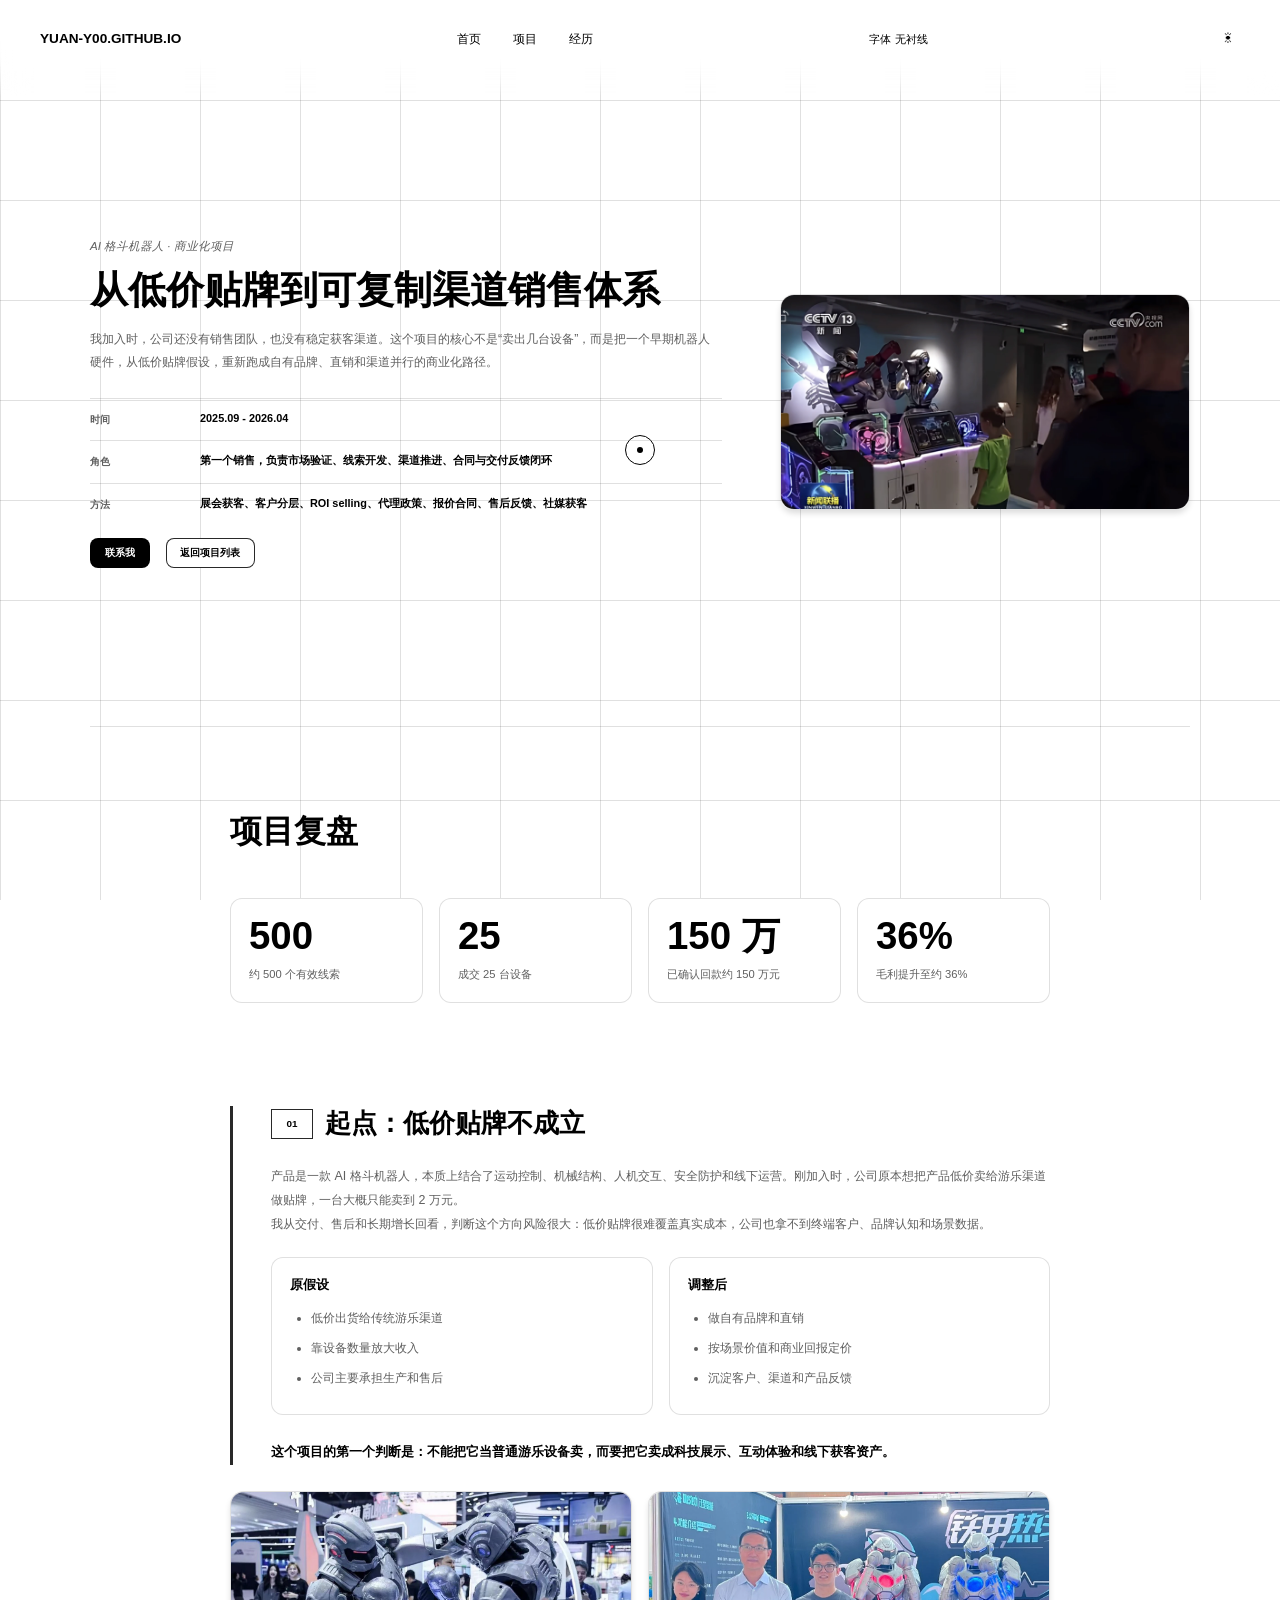
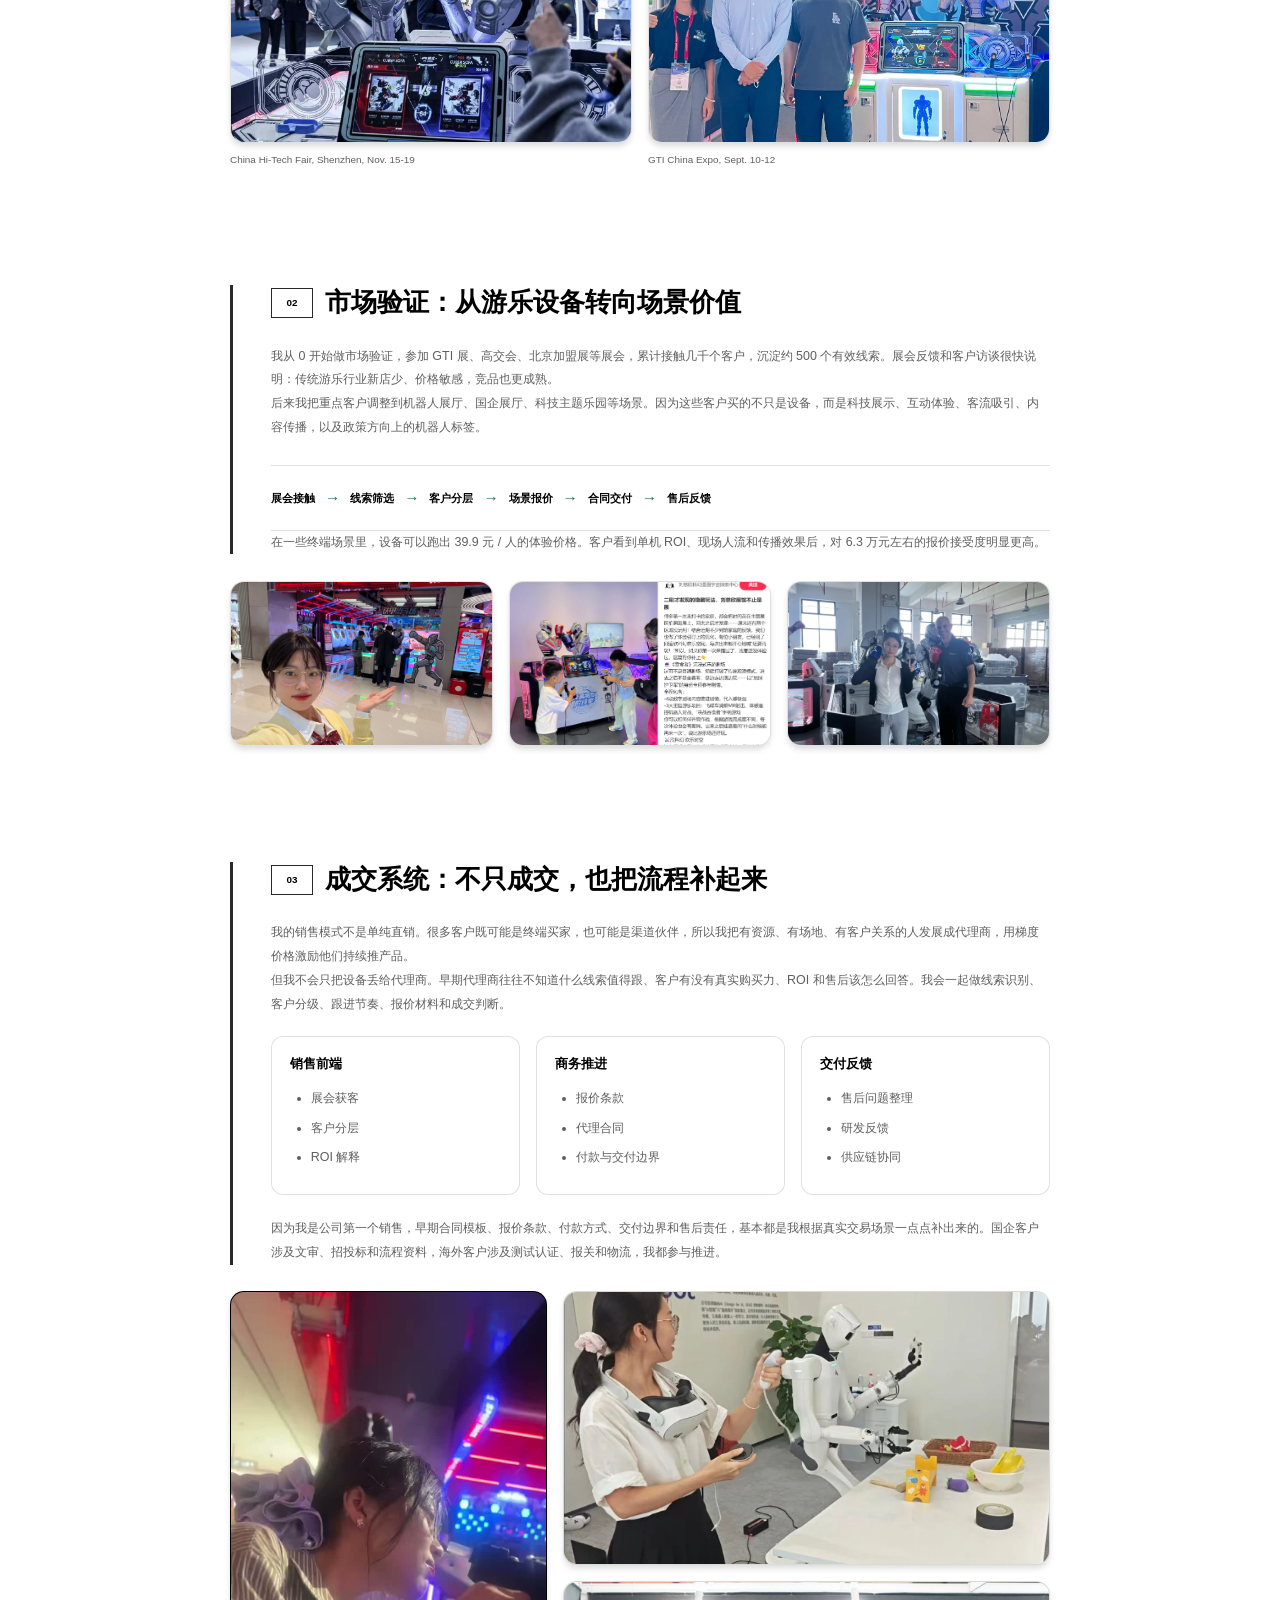
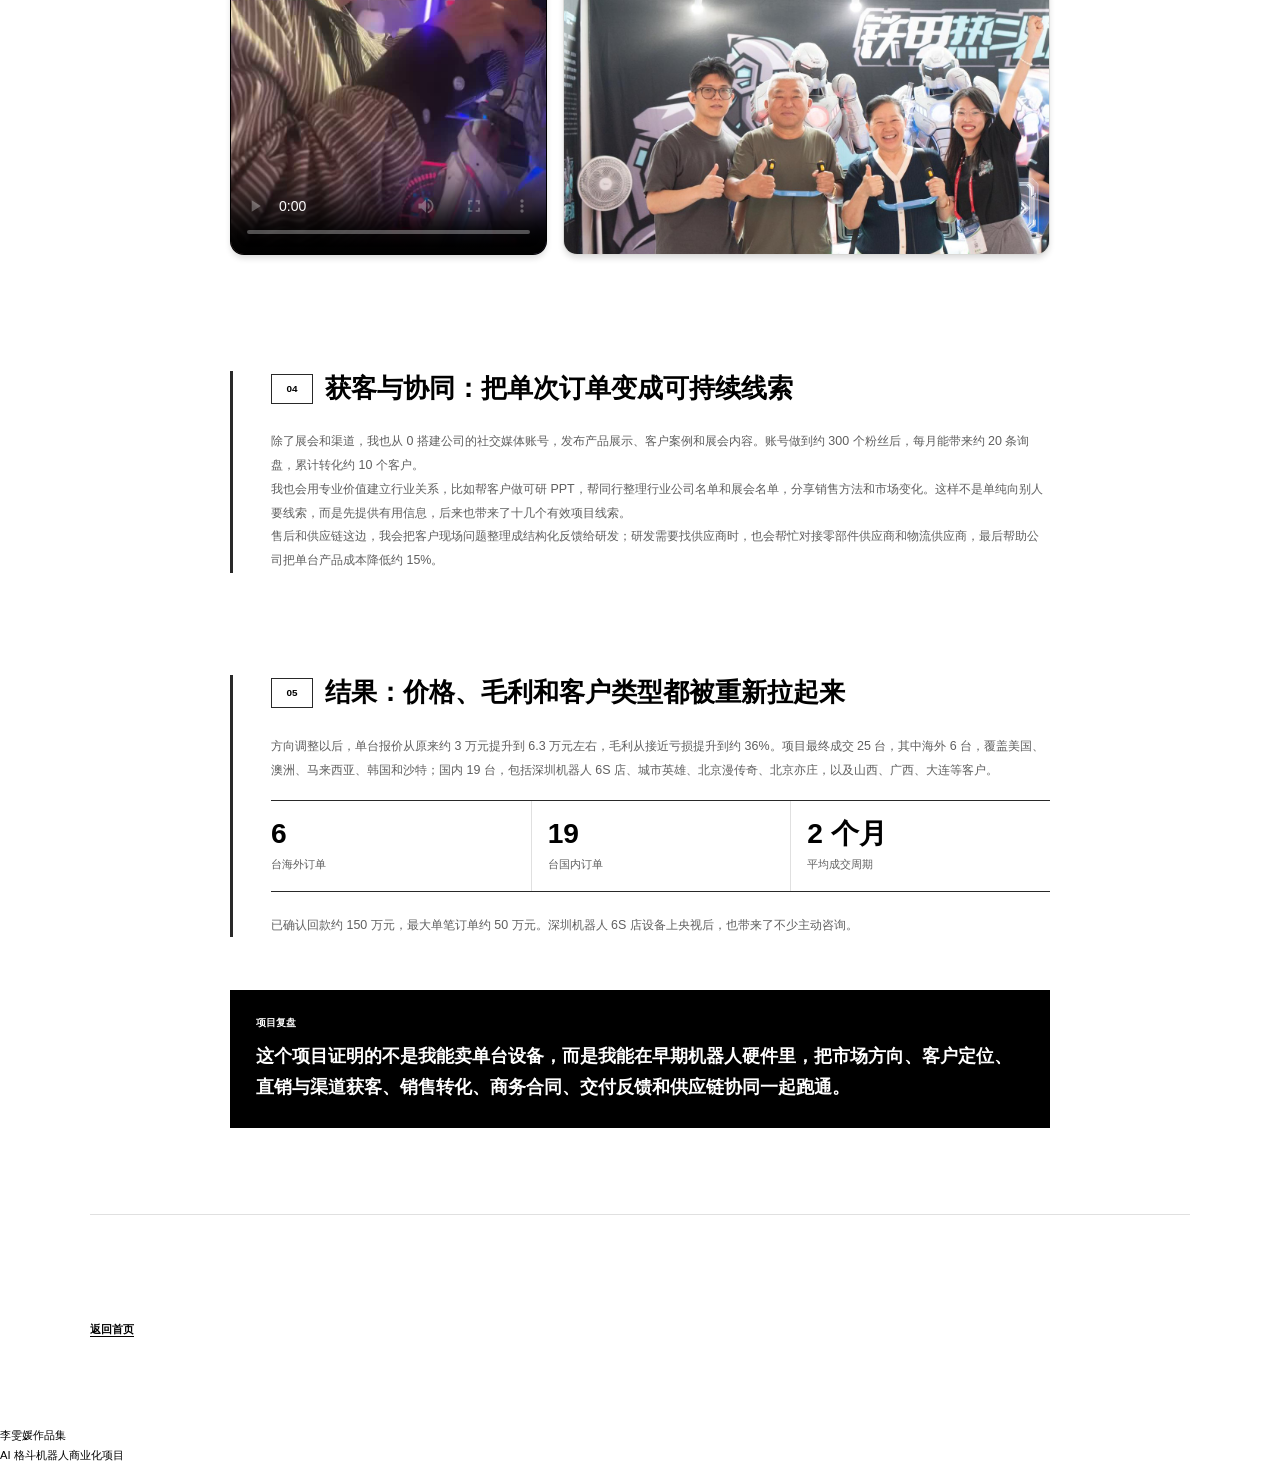
==== commit 4f416c08: "Refresh JabX operations project card" ====
--- a/projects/ai-fighting-robot-commercialization/index.html
+++ b/projects/ai-fighting-robot-commercialization/index.html
@@ -39,7 +39,7 @@
       </div>
     </nav>
 
-    <main id="main" class="case-main">
+    <main id="main" class="case-main ai-robot-case">
       <section class="case-hero case-hero-refined">
         <div>
           <p class="eyebrow">AI 格斗机器人 · 商业化项目</p>
--- a/styles.css
+++ b/styles.css
@@ -1683,6 +1683,22 @@
   line-height: 1.12;
 }
 
+.ai-robot-case .case-hero-refined {
+  grid-template-columns: minmax(0, 0.95fr) minmax(280px, 0.62fr);
+  gap: clamp(28px, 5vw, 56px);
+}
+
+.ai-robot-case .case-hero-refined h1 {
+  max-width: 650px;
+  font-size: clamp(1.86rem, 3vw, 2.7rem);
+  line-height: 1.14;
+}
+
+.ai-robot-case .case-cover {
+  max-width: 410px;
+  justify-self: end;
+}
+
 .case-hero-refined > div > p:not(.eyebrow) {
   max-width: 680px;
   margin-top: 1rem;
@@ -1814,7 +1830,7 @@
 
 .case-metrics {
   grid-template-columns: repeat(4, minmax(0, 1fr));
-  margin-top: 26px;
+  margin-top: 24px;
 }
 
 .case-metric,
@@ -1822,8 +1838,8 @@
 .case-column {
   min-width: 0;
   border: 1px solid var(--border-color);
-  border-radius: 14px;
-  padding: 20px;
+  border-radius: 12px;
+  padding: 18px;
   background: var(--bg-card);
 }
 
@@ -1841,28 +1857,33 @@
 
 .case-columns {
   grid-template-columns: repeat(2, minmax(0, 1fr));
-  margin-top: 24px;
+  margin-top: 20px;
+  margin-bottom: 18px;
 }
 
 .case-columns.three {
   grid-template-columns: repeat(3, minmax(0, 1fr));
+  margin-bottom: 20px;
 }
 
 .case-column h3,
 .case-note h3 {
   margin: 0;
+  font-size: 0.82rem;
+  font-weight: 700;
+  line-height: 1.35;
 }
 
 .case-column ul,
 .case-note ul {
-  margin: 14px 0 0;
+  margin: 10px 0 0;
   padding-left: 1.2rem;
   color: var(--text-secondary);
 }
 
 .case-column li,
 .case-note li {
-  margin: 8px 0;
+  margin: 6px 0;
 }
 
 .evidence-ladder {
@@ -2023,6 +2044,11 @@
   margin: 14px 0 0;
 }
 
+.star-section .case-columns + p,
+.star-section .report-stats + p {
+  margin-top: 22px;
+}
+
 .star-section ul,
 .star-section ol {
   margin: 14px 0 0;
@@ -2072,19 +2098,19 @@
 .report-stats {
   display: grid;
   grid-template-columns: repeat(3, minmax(0, 1fr));
-  margin-top: 22px;
+  margin-top: 18px;
   border-top: 1px solid var(--border-strong);
   border-bottom: 1px solid var(--border-strong);
 }
 
 .report-stats div {
   min-width: 0;
-  padding: 22px 18px 22px 0;
+  padding: 18px 16px 18px 0;
 }
 
 .report-stats div + div {
   border-left: 1px solid var(--border-color);
-  padding-left: 18px;
+  padding-left: 16px;
 }
 
 .report-stats strong,
@@ -2093,13 +2119,15 @@
 }
 
 .report-stats strong {
-  font-size: clamp(1.7rem, 4vw, 2.8rem);
-  line-height: 1;
+  font-size: clamp(1.35rem, 2.2vw, 2rem);
+  line-height: 1.05;
 }
 
 .report-stats span {
-  margin-top: 8px;
-  color: var(--text-secondary);
+  margin-top: 7px;
+  color: var(--text-secondary);
+  font-size: 0.68rem;
+  line-height: 1.55;
 }
 
 .report-note {
@@ -2580,6 +2608,15 @@
 
   .case-hero {
     grid-template-columns: 1fr;
+  }
+
+  .ai-robot-case .case-hero-refined {
+    grid-template-columns: 1fr;
+  }
+
+  .ai-robot-case .case-cover {
+    max-width: none;
+    justify-self: stretch;
   }
 
   .report-meta {
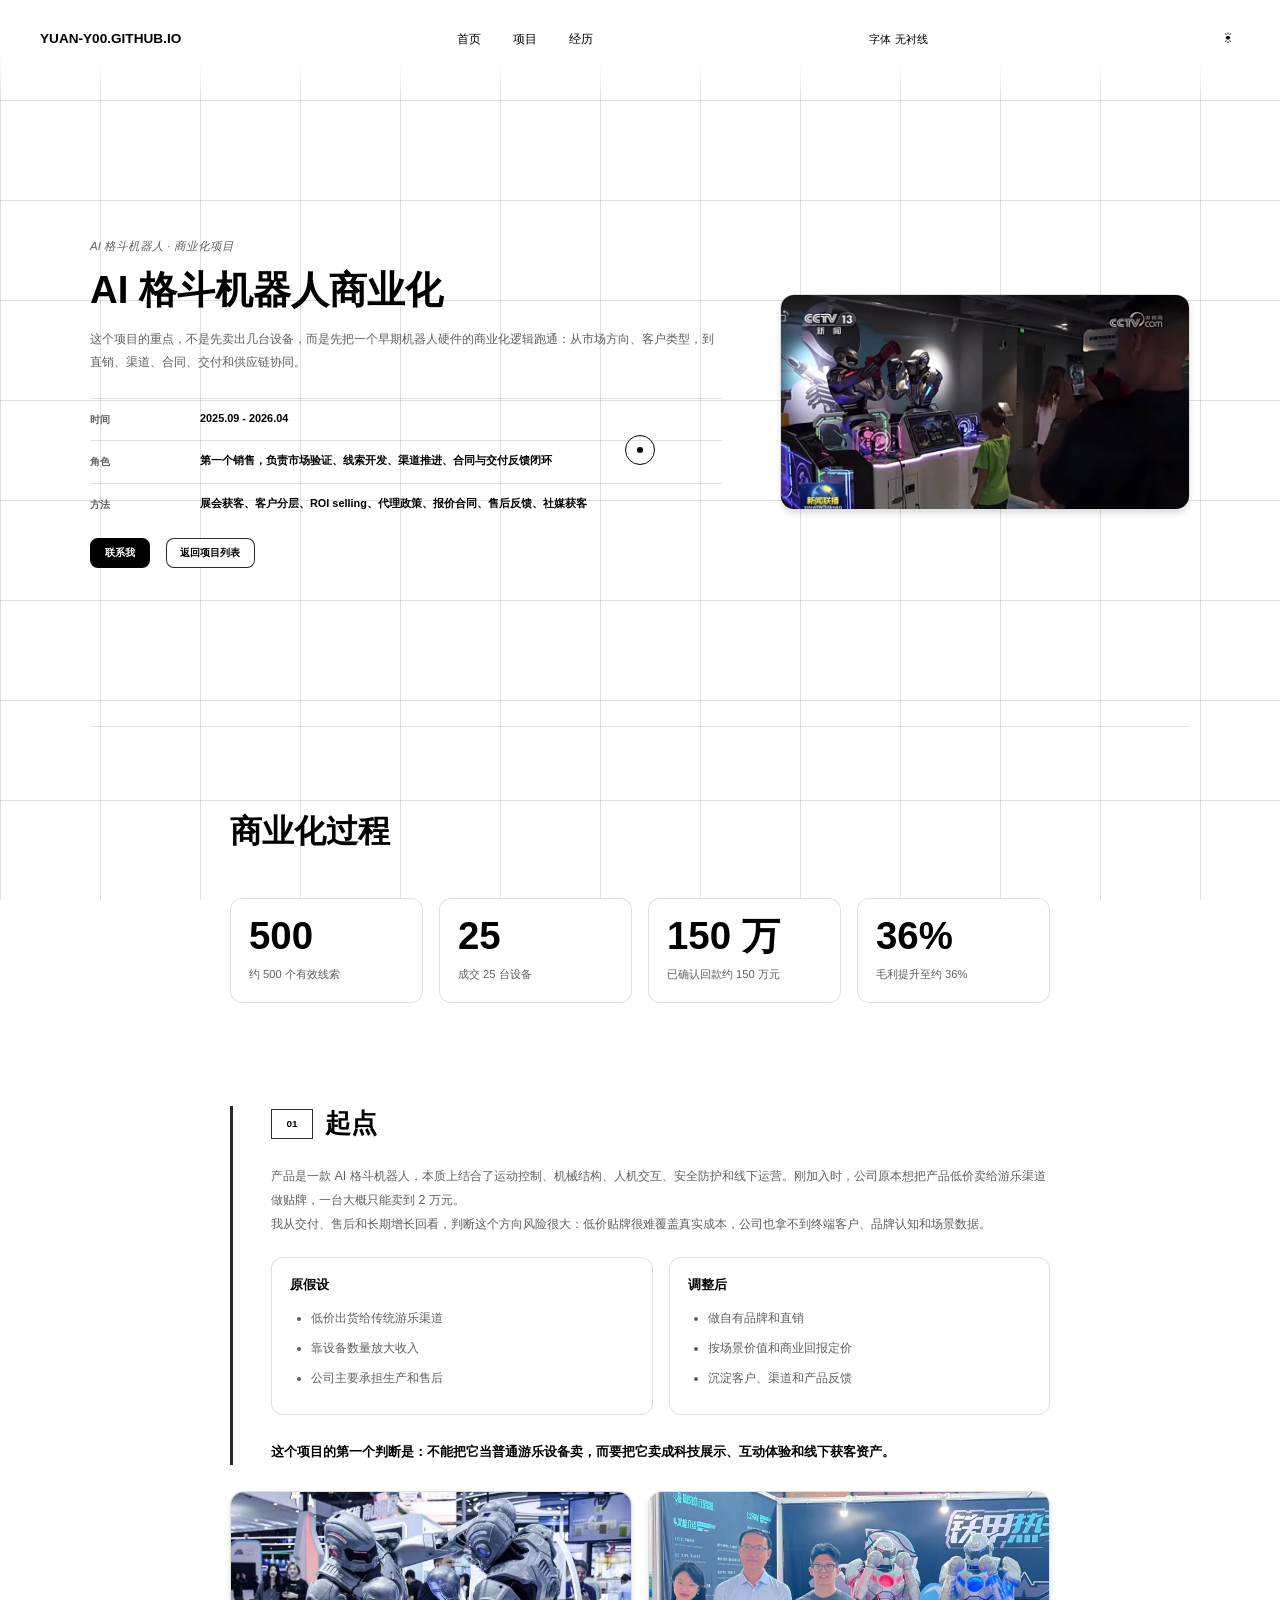
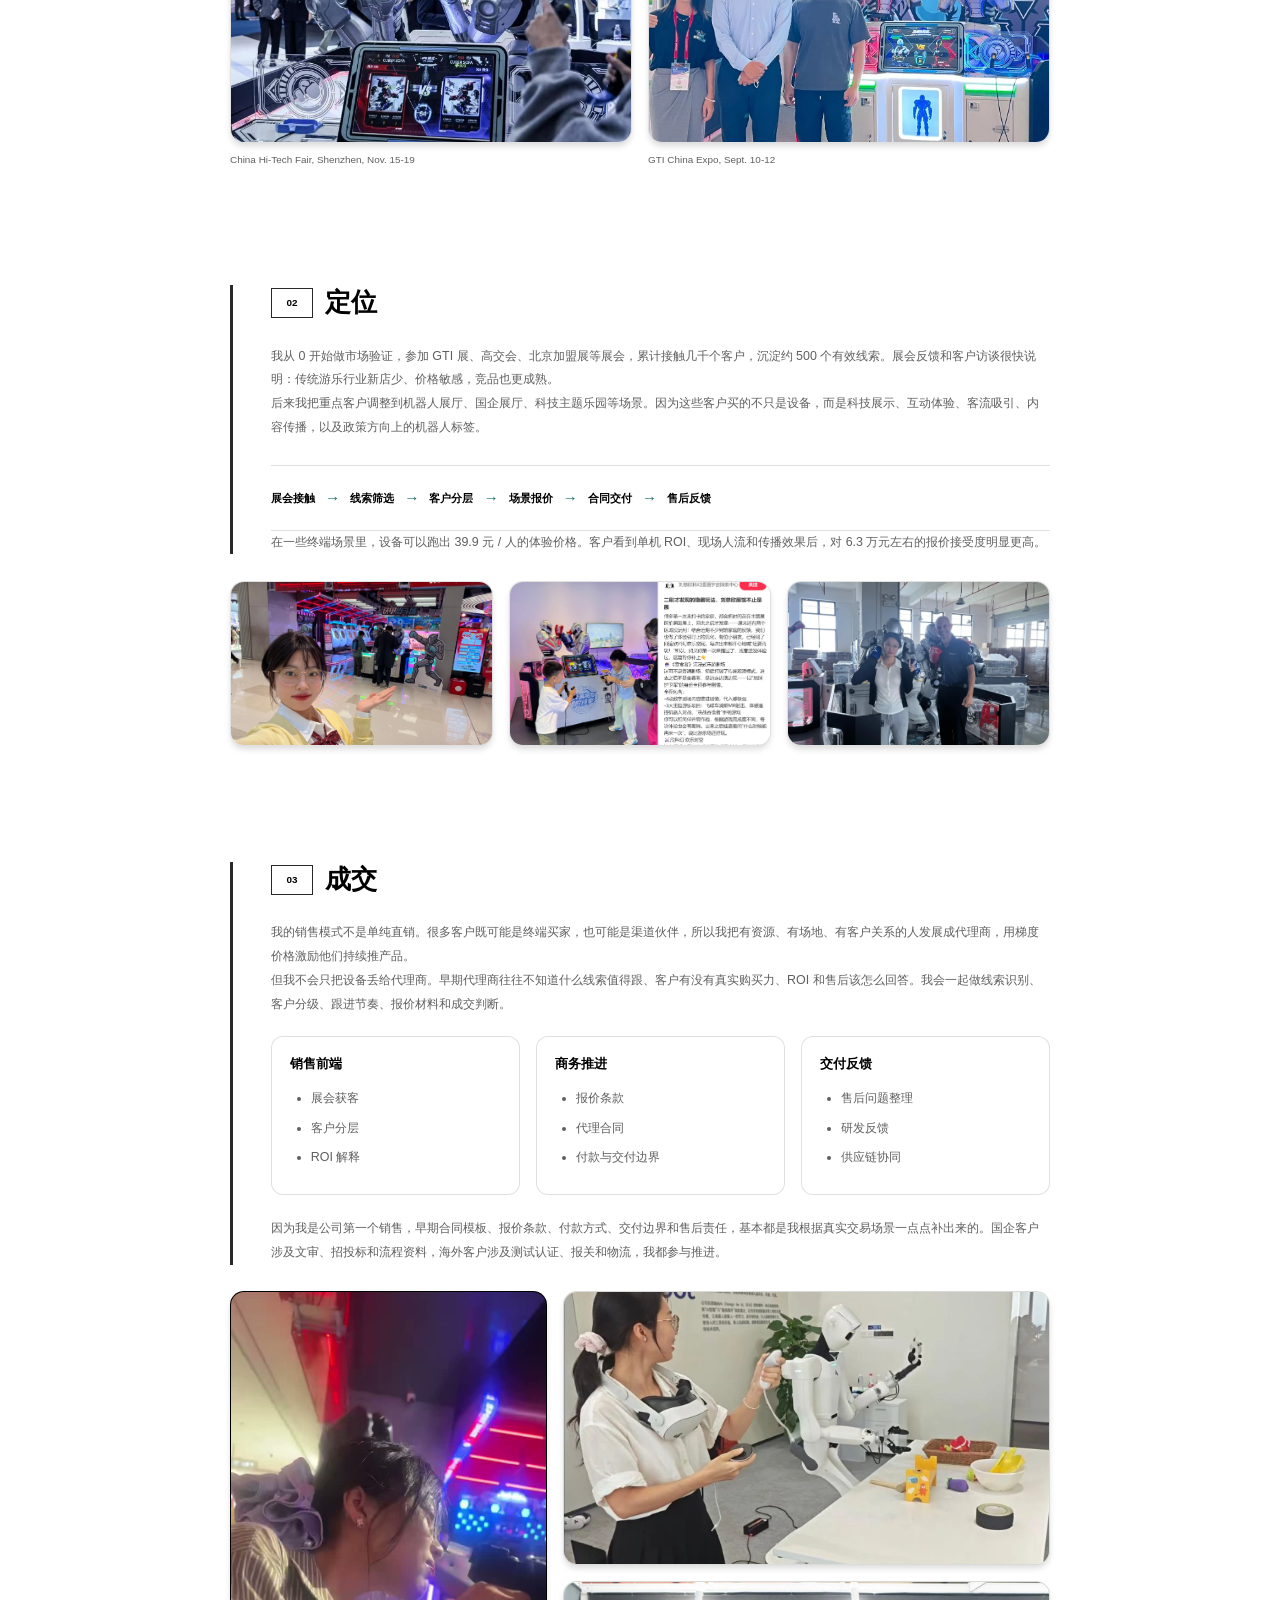
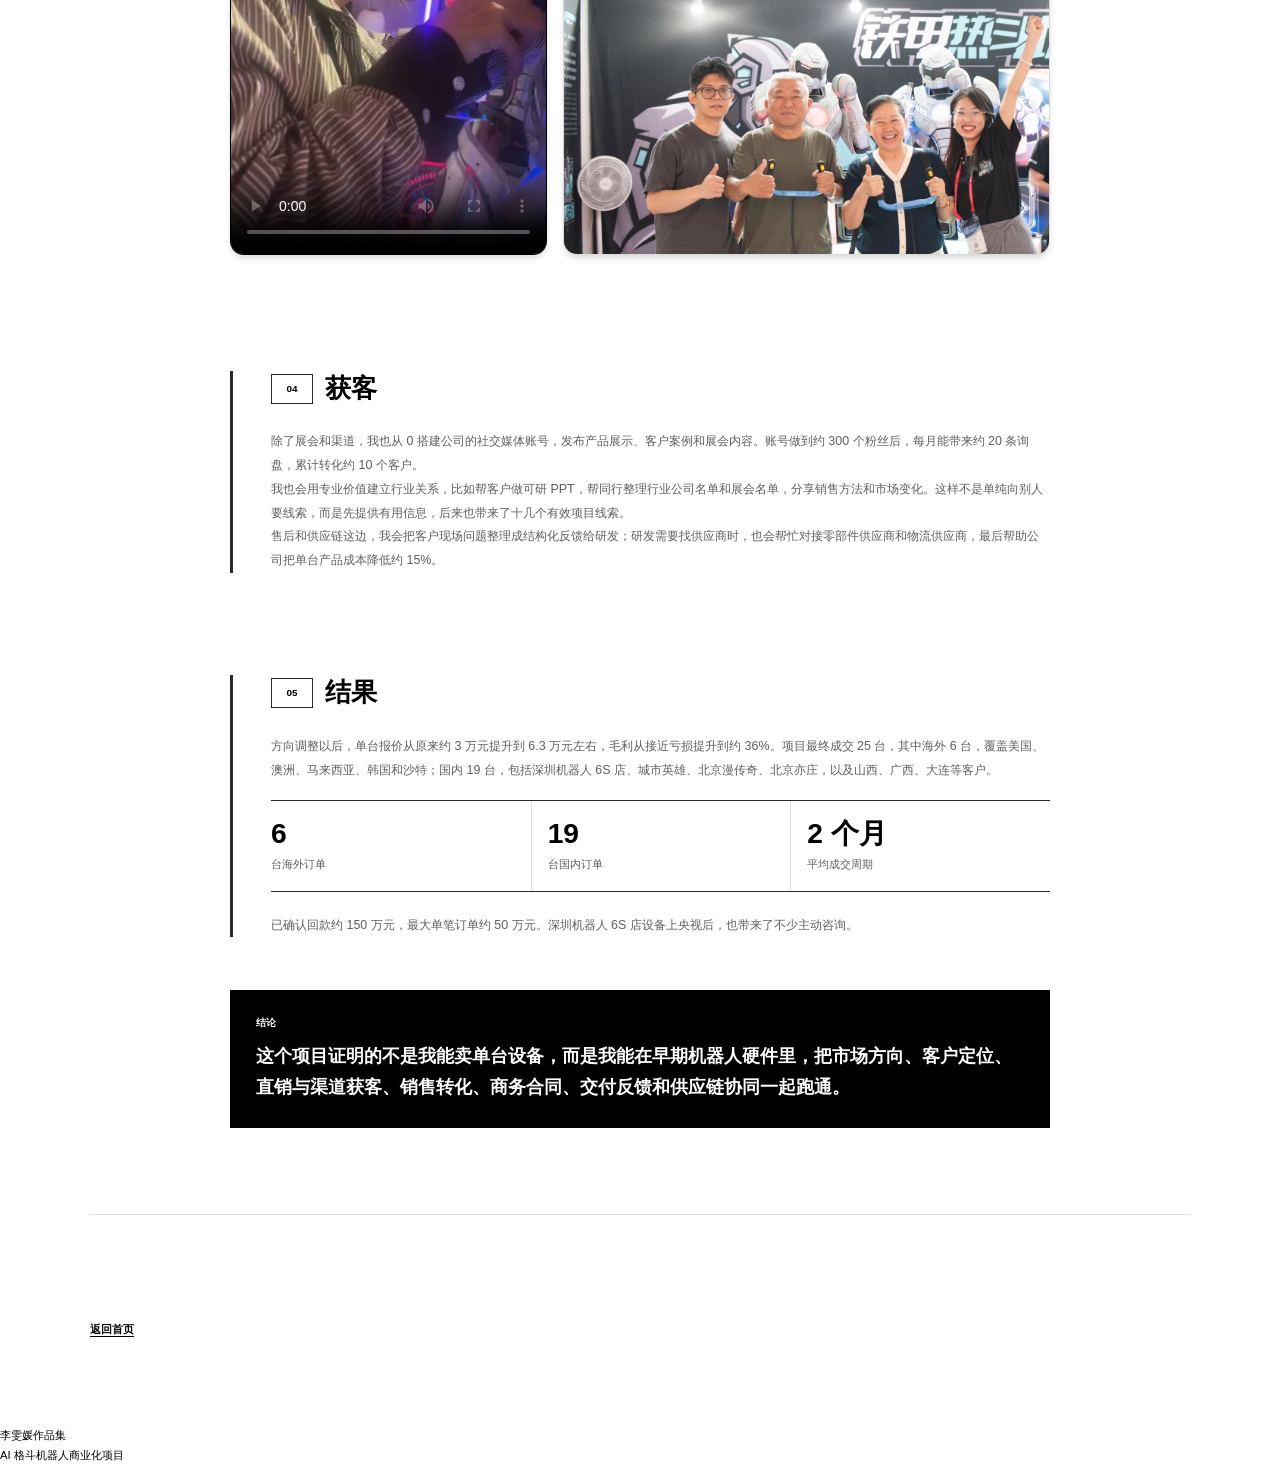
==== commit 19ecd234: "Refine AI robot commercialization copy" ====
--- a/projects/ai-fighting-robot-commercialization/index.html
+++ b/projects/ai-fighting-robot-commercialization/index.html
@@ -3,10 +3,10 @@
   <head>
     <meta charset="utf-8">
     <meta name="viewport" content="width=device-width, initial-scale=1">
-    <title>AI 格斗机器人：从低价贴牌到渠道销售体系 | 李雯媛作品集</title>
+    <title>AI 格斗机器人商业化 | 李雯媛作品集</title>
     <meta
       name="description"
-      content="AI 格斗机器人从低价贴牌判断到自有品牌、直销和渠道并行的商业化路径：市场验证、成交系统、售后反馈和结果复盘。"
+      content="AI 格斗机器人早期商业化项目：市场验证、客户定位、直销、渠道、合同、交付和供应链协同。"
     >
     <link rel="icon" href="../../assets/profile/avatar.webp">
     <link rel="stylesheet" href="../../styles.css">
@@ -43,9 +43,9 @@
       <section class="case-hero case-hero-refined">
         <div>
           <p class="eyebrow">AI 格斗机器人 · 商业化项目</p>
-          <h1>从低价贴牌到可复制渠道销售体系</h1>
+          <h1>AI 格斗机器人商业化</h1>
           <p>
-            我加入时，公司还没有销售团队，也没有稳定获客渠道。这个项目的核心不是“卖出几台设备”，而是把一个早期机器人硬件，从低价贴牌假设，重新跑成自有品牌、直销和渠道并行的商业化路径。
+            这个项目的重点，不是先卖出几台设备，而是先把一个早期机器人硬件的商业化逻辑跑通：从市场方向、客户类型，到直销、渠道、合同、交付和供应链协同。
           </p>
           <dl class="case-meta">
             <div>
@@ -74,7 +74,7 @@
       </section>
 
       <section class="case-section story-section">
-        <h2>项目复盘</h2>
+        <h2>商业化过程</h2>
         <article class="case-story">
           <div class="case-metrics" aria-label="AI 格斗机器人项目关键结果">
             <div class="case-metric"><strong>500</strong><span>约 500 个有效线索</span></div>
@@ -84,7 +84,7 @@
           </div>
 
           <div class="star-section">
-            <h3><span>01</span>起点：低价贴牌不成立</h3>
+            <h3><span>01</span>起点</h3>
             <p>
               产品是一款 AI 格斗机器人，本质上结合了运动控制、机械结构、人机交互、安全防护和线下运营。刚加入时，公司原本想把产品低价卖给游乐渠道做贴牌，一台大概只能卖到 2 万元。
             </p>
@@ -142,7 +142,7 @@
           </div>
 
           <div class="star-section">
-            <h3><span>02</span>市场验证：从游乐设备转向场景价值</h3>
+            <h3><span>02</span>定位</h3>
             <p>
               我从 0 开始做市场验证，参加 GTI 展、高交会、北京加盟展等展会，累计接触几千个客户，沉淀约 500 个有效线索。展会反馈和客户访谈很快说明：传统游乐行业新店少、价格敏感，竞品也更成熟。
             </p>
@@ -197,7 +197,7 @@
           </div>
 
           <div class="star-section">
-            <h3><span>03</span>成交系统：不只成交，也把流程补起来</h3>
+            <h3><span>03</span>成交</h3>
             <p>
               我的销售模式不是单纯直销。很多客户既可能是终端买家，也可能是渠道伙伴，所以我把有资源、有场地、有客户关系的人发展成代理商，用梯度价格激励他们持续推产品。
             </p>
@@ -275,7 +275,7 @@
           </div>
 
           <div class="star-section">
-            <h3><span>04</span>获客与协同：把单次订单变成可持续线索</h3>
+            <h3><span>04</span>获客</h3>
             <p>
               除了展会和渠道，我也从 0 搭建公司的社交媒体账号，发布产品展示、客户案例和展会内容。账号做到约 300 个粉丝后，每月能带来约 20 条询盘，累计转化约 10 个客户。
             </p>
@@ -288,7 +288,7 @@
           </div>
 
           <div class="star-section">
-            <h3><span>05</span>结果：价格、毛利和客户类型都被重新拉起来</h3>
+            <h3><span>05</span>结果</h3>
             <p>
               方向调整以后，单台报价从原来约 3 万元提升到 6.3 万元左右，毛利从接近亏损提升到约 36%。项目最终成交 25 台，其中海外 6 台，覆盖美国、澳洲、马来西亚、韩国和沙特；国内 19 台，包括深圳机器人 6S 店、城市英雄、北京漫传奇、北京亦庄，以及山西、广西、大连等客户。
             </p>
@@ -303,7 +303,7 @@
           </div>
 
           <div class="final-conclusion">
-            <span>项目复盘</span>
+            <span>结论</span>
             <strong>这个项目证明的不是我能卖单台设备，而是我能在早期机器人硬件里，把市场方向、客户定位、直销与渠道获客、销售转化、商务合同、交付反馈和供应链协同一起跑通。</strong>
           </div>
         </article>
--- a/styles.css
+++ b/styles.css
@@ -1417,6 +1417,18 @@
   object-fit: contain;
 }
 
+#photo-modal.media-wide .pm-img-wrap img {
+  object-fit: cover;
+  object-position: center;
+}
+
+@media (min-width: 769px) {
+  #photo-modal.media-wide .pm-card {
+    grid-template-columns: minmax(0, 62%) minmax(0, 38%);
+    max-width: 1100px;
+  }
+}
+
 .pm-info {
   display: flex;
   min-height: 0;
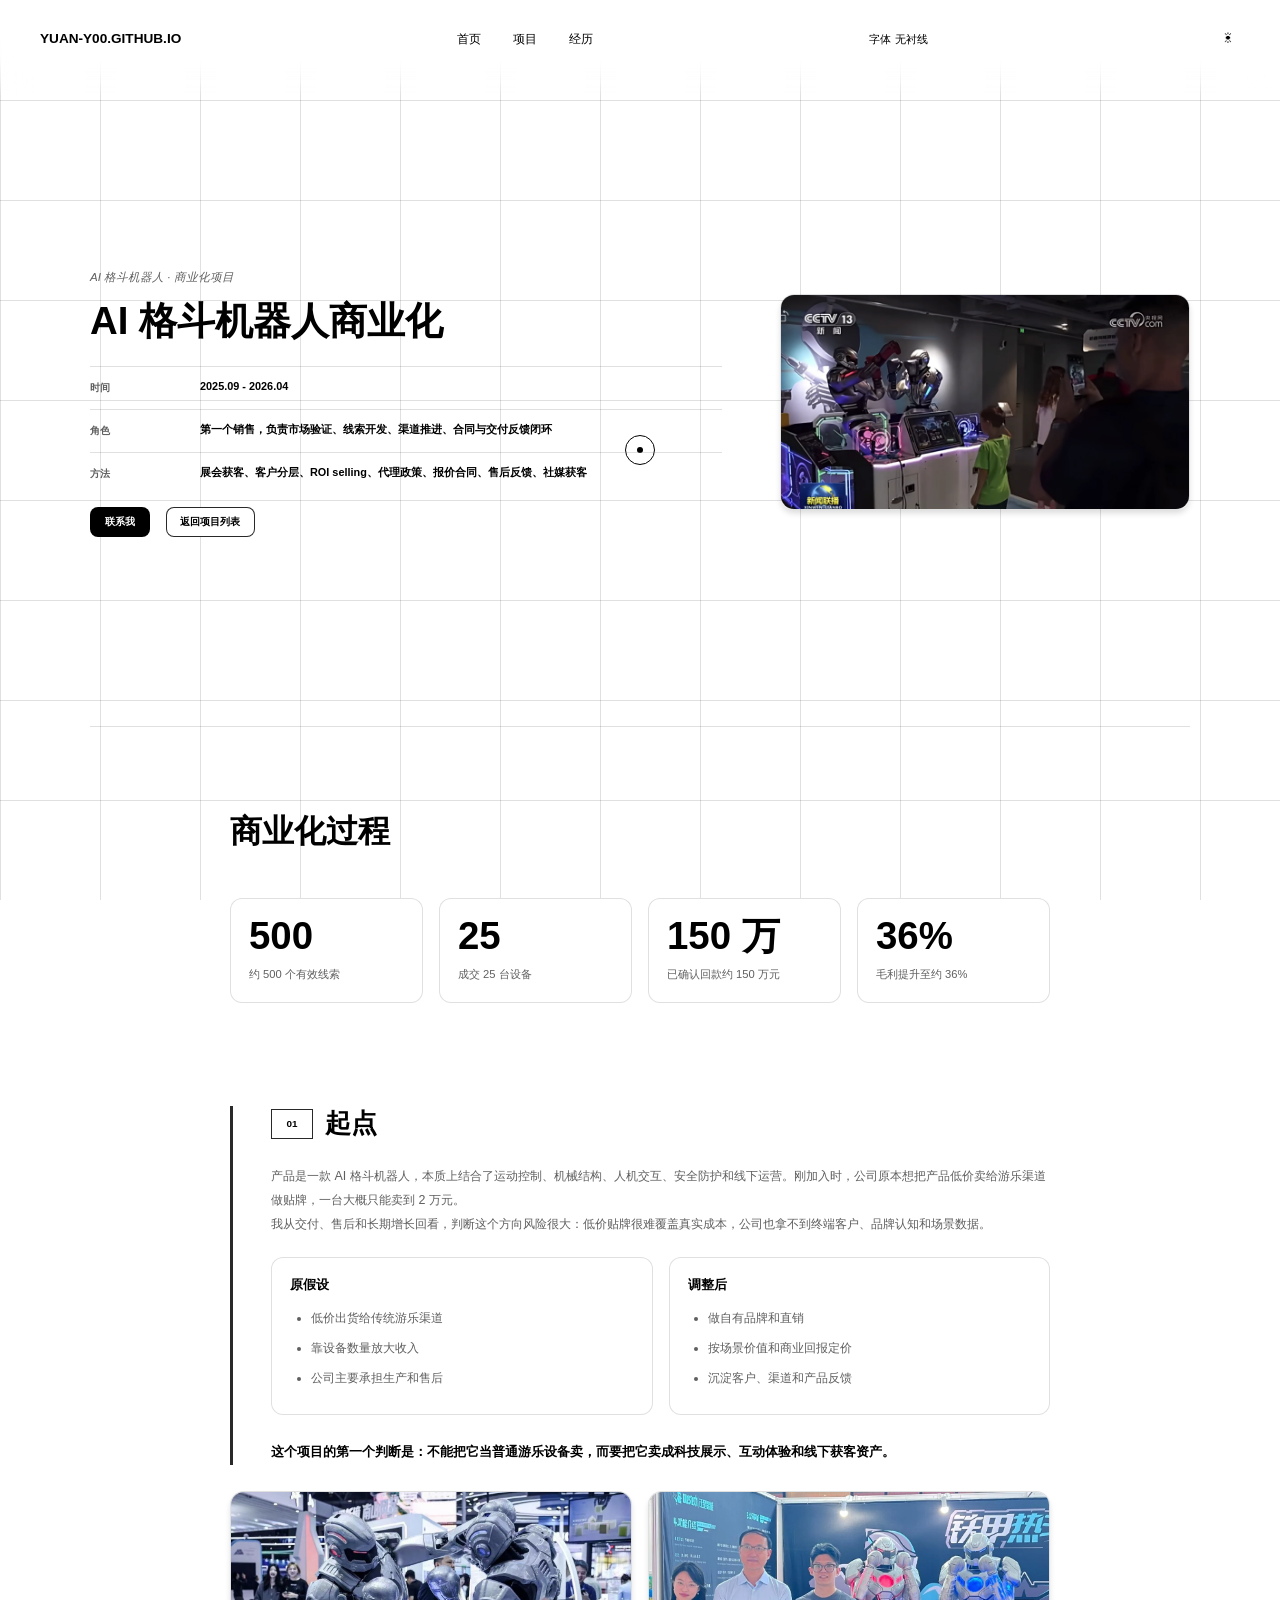
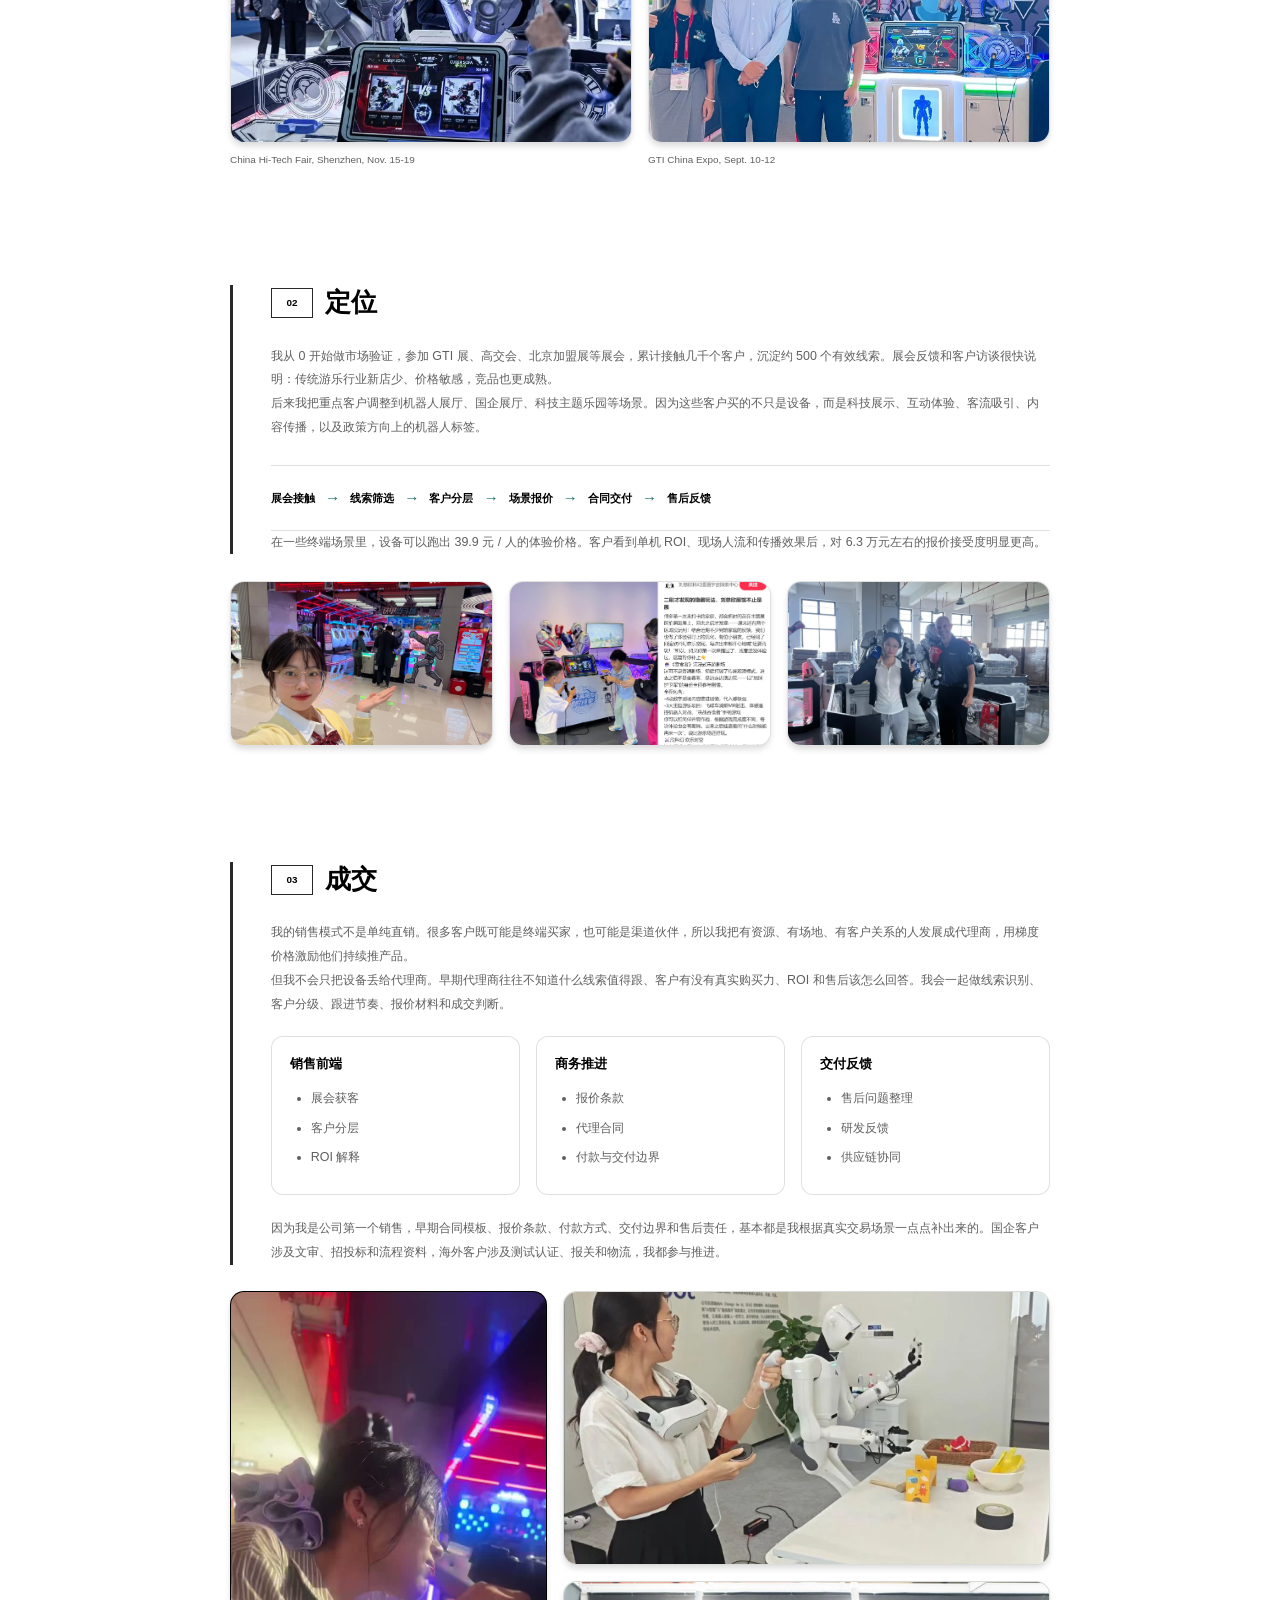
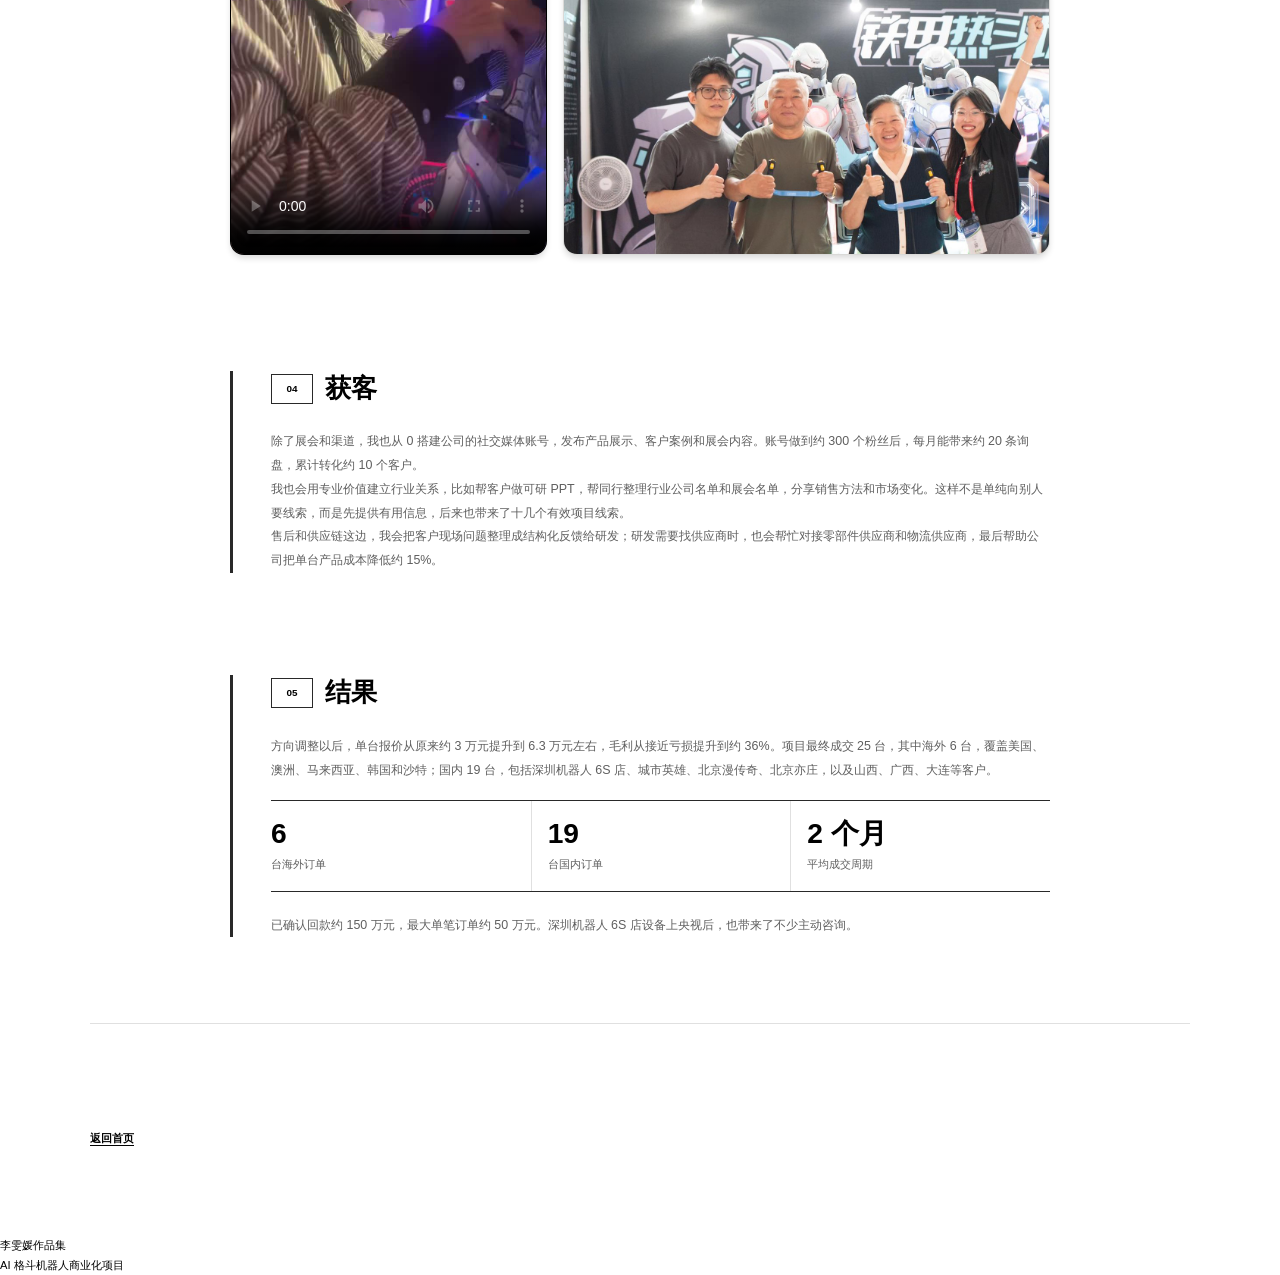
==== commit 17a9543e: "Trim AI robot commercialization copy" ====
--- a/projects/ai-fighting-robot-commercialization/index.html
+++ b/projects/ai-fighting-robot-commercialization/index.html
@@ -44,9 +44,6 @@
         <div>
           <p class="eyebrow">AI 格斗机器人 · 商业化项目</p>
           <h1>AI 格斗机器人商业化</h1>
-          <p>
-            这个项目的重点，不是先卖出几台设备，而是先把一个早期机器人硬件的商业化逻辑跑通：从市场方向、客户类型，到直销、渠道、合同、交付和供应链协同。
-          </p>
           <dl class="case-meta">
             <div>
               <dt>时间</dt>
@@ -301,11 +298,6 @@
               已确认回款约 150 万元，最大单笔订单约 50 万元。深圳机器人 6S 店设备上央视后，也带来了不少主动咨询。
             </p>
           </div>
-
-          <div class="final-conclusion">
-            <span>结论</span>
-            <strong>这个项目证明的不是我能卖单台设备，而是我能在早期机器人硬件里，把市场方向、客户定位、直销与渠道获客、销售转化、商务合同、交付反馈和供应链协同一起跑通。</strong>
-          </div>
         </article>
       </section>
 
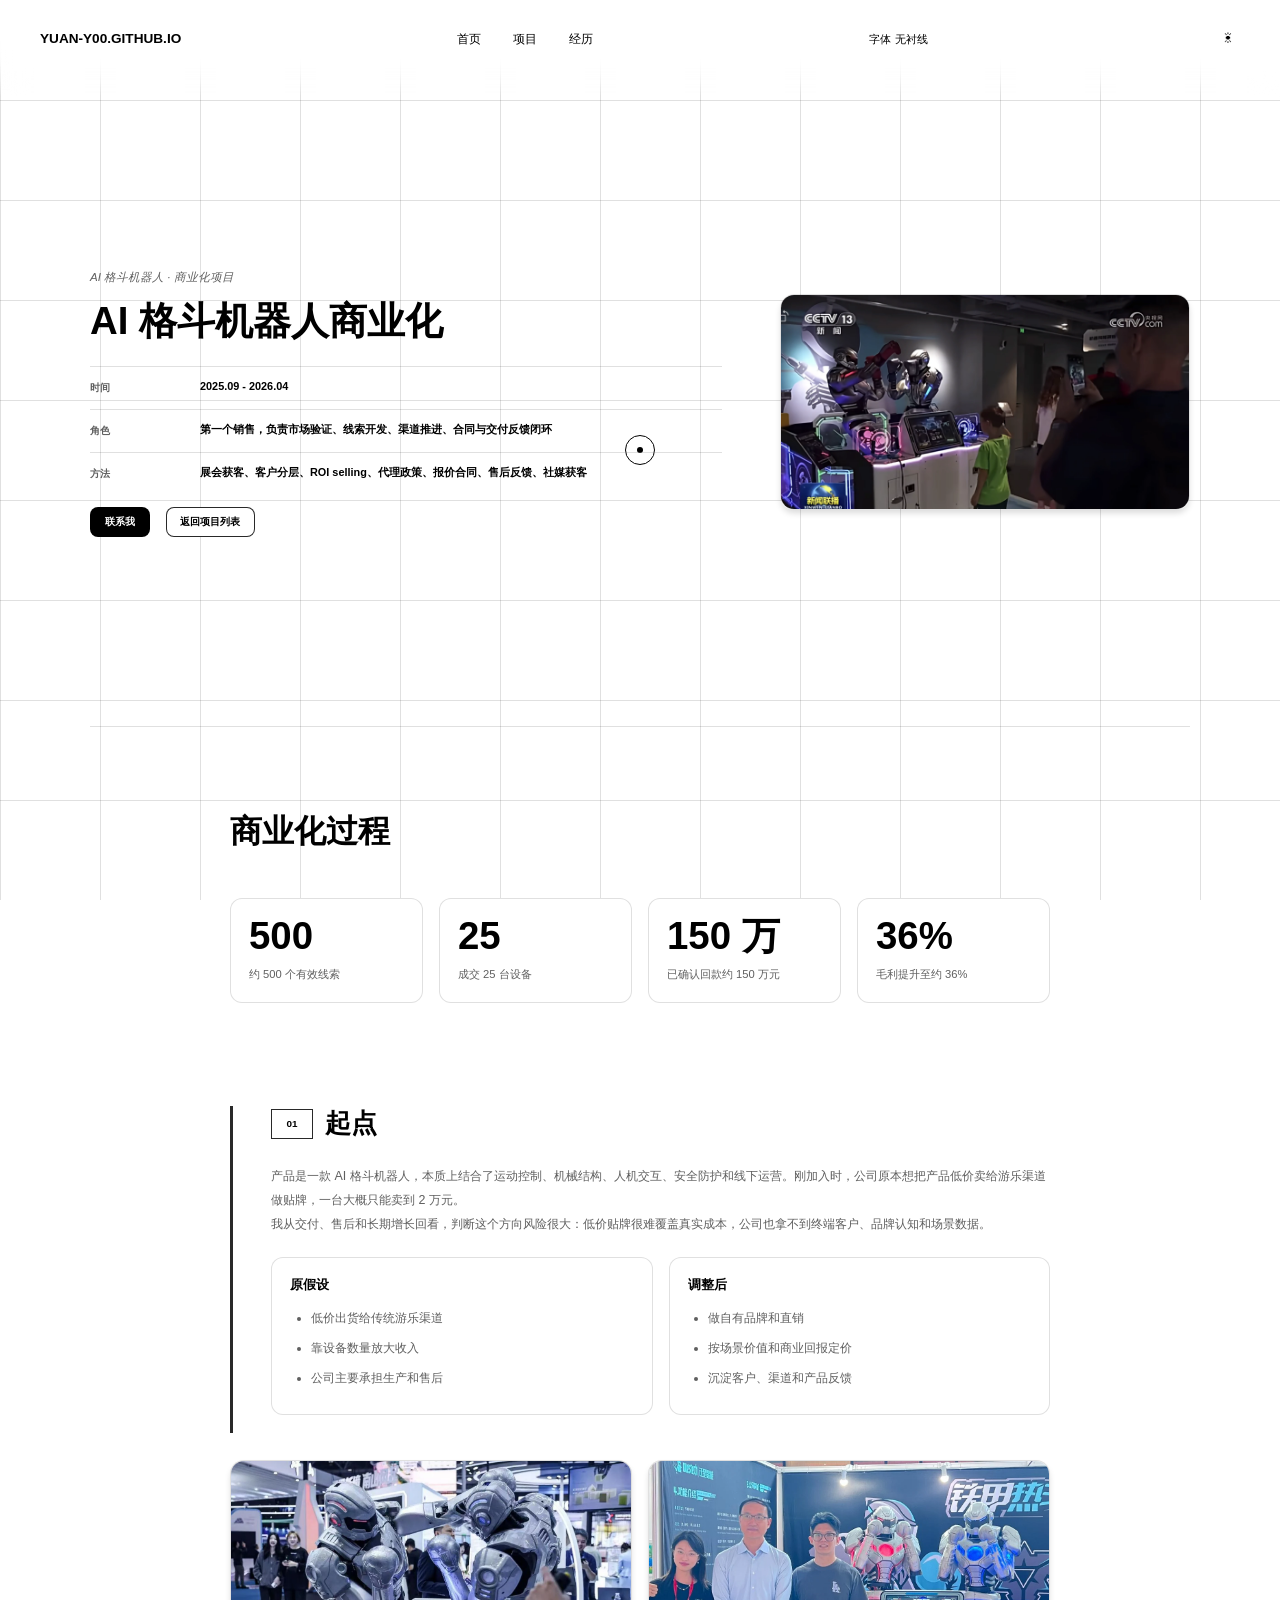
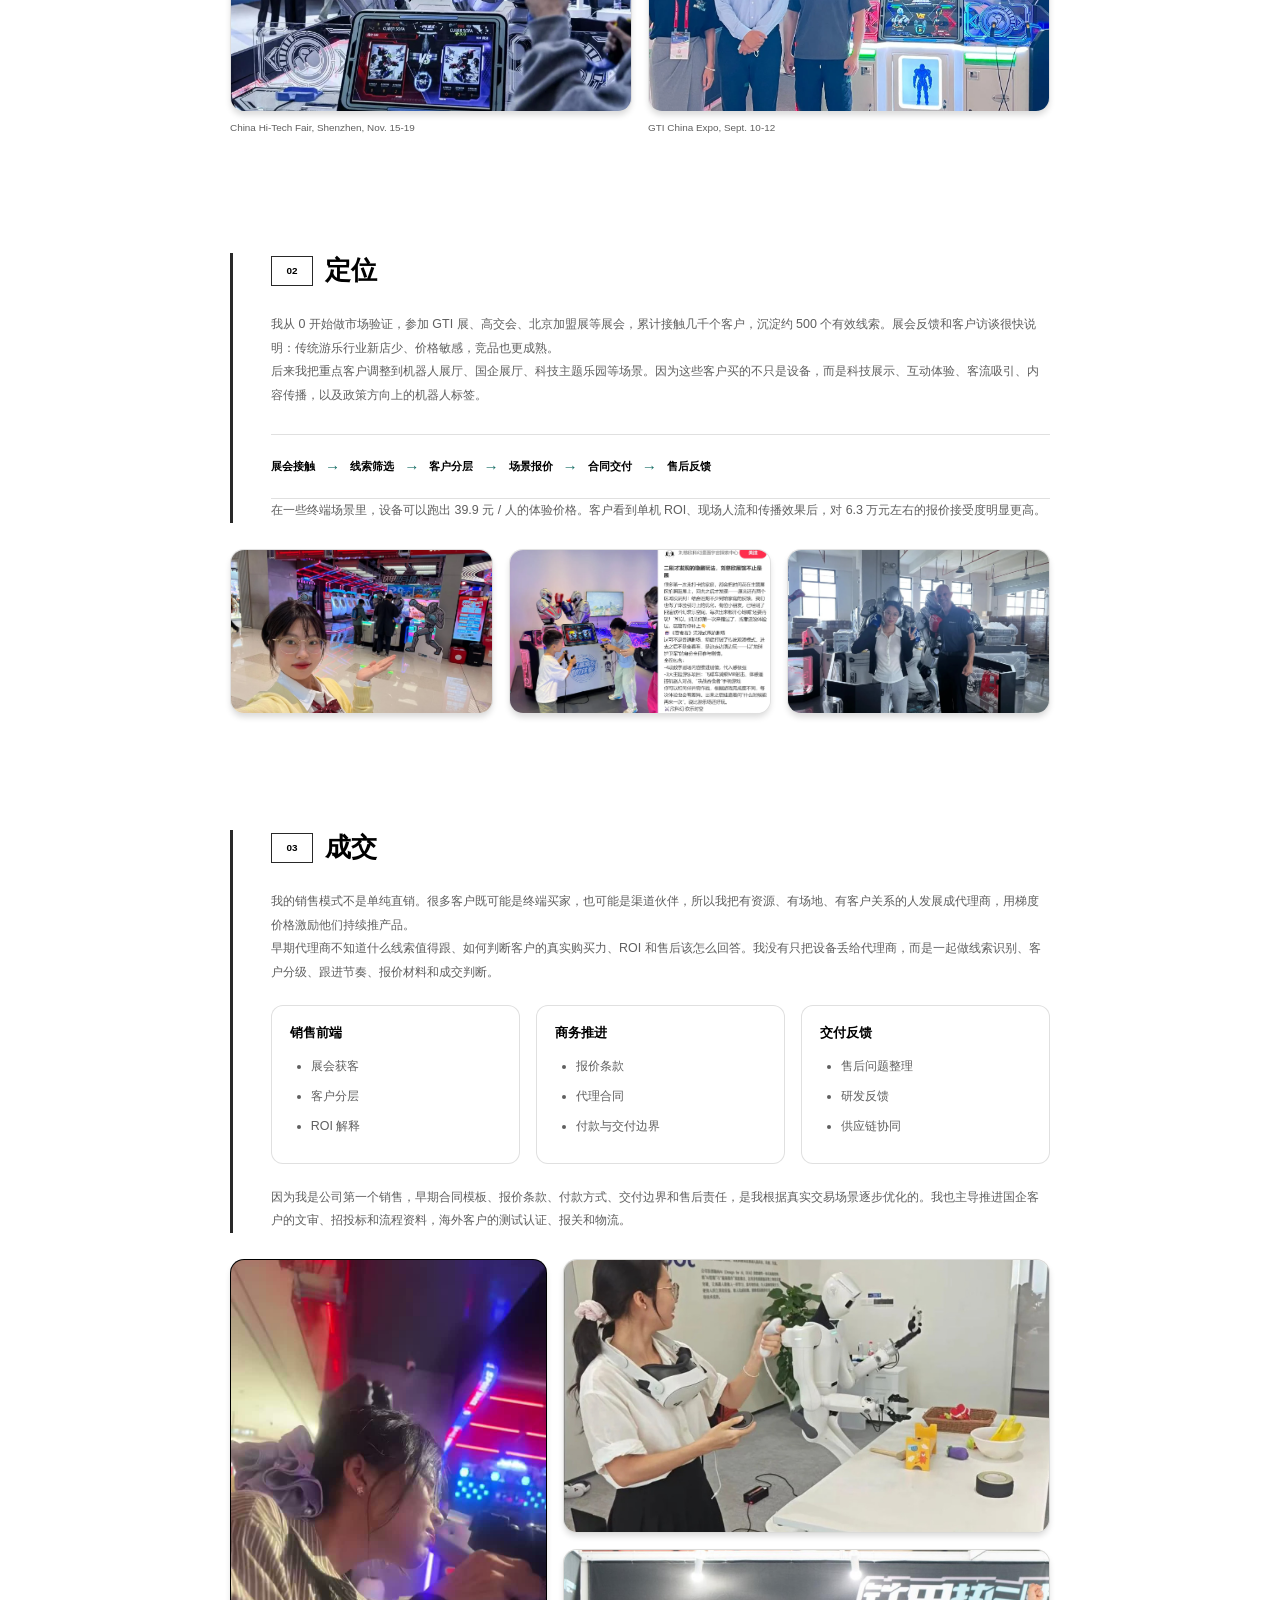
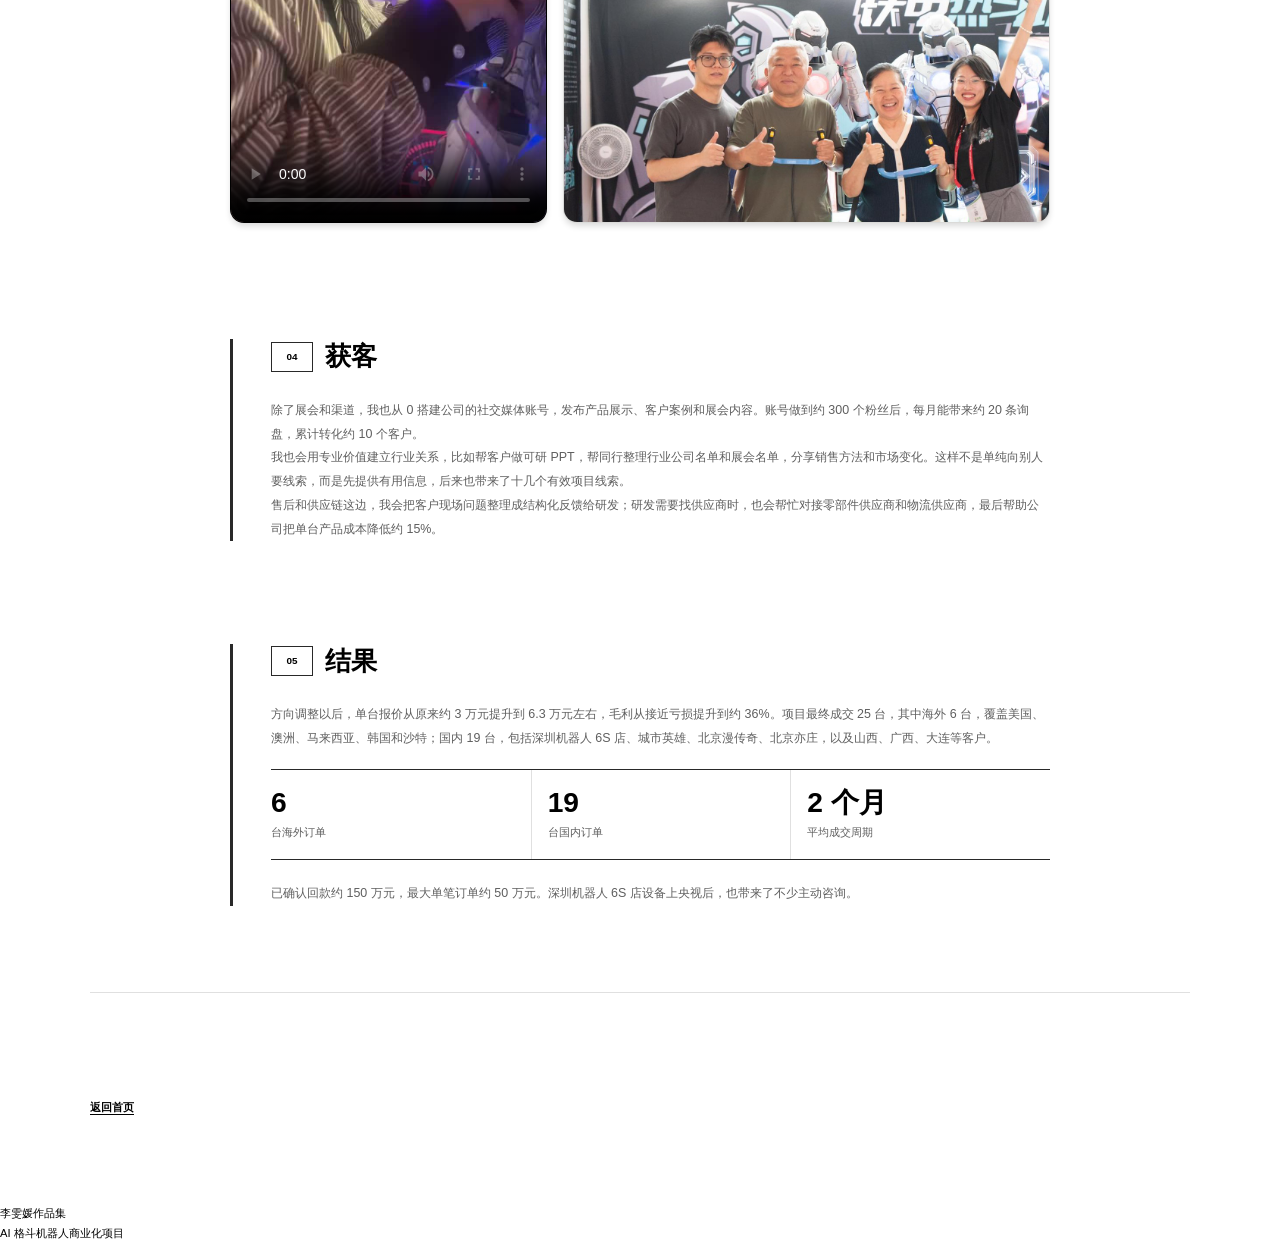
==== commit 6f254826: "Polish AI robot sales process copy" ====
--- a/projects/ai-fighting-robot-commercialization/index.html
+++ b/projects/ai-fighting-robot-commercialization/index.html
@@ -106,7 +106,6 @@
                 </ul>
               </div>
             </div>
-            <p class="key-sentence"><strong>这个项目的第一个判断是：不能把它当普通游乐设备卖，而要把它卖成科技展示、互动体验和线下获客资产。</strong></p>
           </div>
 
           <div class="story-media-grid two-up">
@@ -199,7 +198,7 @@
               我的销售模式不是单纯直销。很多客户既可能是终端买家，也可能是渠道伙伴，所以我把有资源、有场地、有客户关系的人发展成代理商，用梯度价格激励他们持续推产品。
             </p>
             <p>
-              但我不会只把设备丢给代理商。早期代理商往往不知道什么线索值得跟、客户有没有真实购买力、ROI 和售后该怎么回答。我会一起做线索识别、客户分级、跟进节奏、报价材料和成交判断。
+              早期代理商不知道什么线索值得跟、如何判断客户的真实购买力、ROI 和售后该怎么回答。我没有只把设备丢给代理商，而是一起做线索识别、客户分级、跟进节奏、报价材料和成交判断。
             </p>
             <div class="case-columns three">
               <div class="case-column">
@@ -228,7 +227,7 @@
               </div>
             </div>
             <p>
-              因为我是公司第一个销售，早期合同模板、报价条款、付款方式、交付边界和售后责任，基本都是我根据真实交易场景一点点补出来的。国企客户涉及文审、招投标和流程资料，海外客户涉及测试认证、报关和物流，我都参与推进。
+              因为我是公司第一个销售，早期合同模板、报价条款、付款方式、交付边界和售后责任，是我根据真实交易场景逐步优化的。我也主导推进国企客户的文审、招投标和流程资料，海外客户的测试认证、报关和物流。
             </p>
           </div>
 
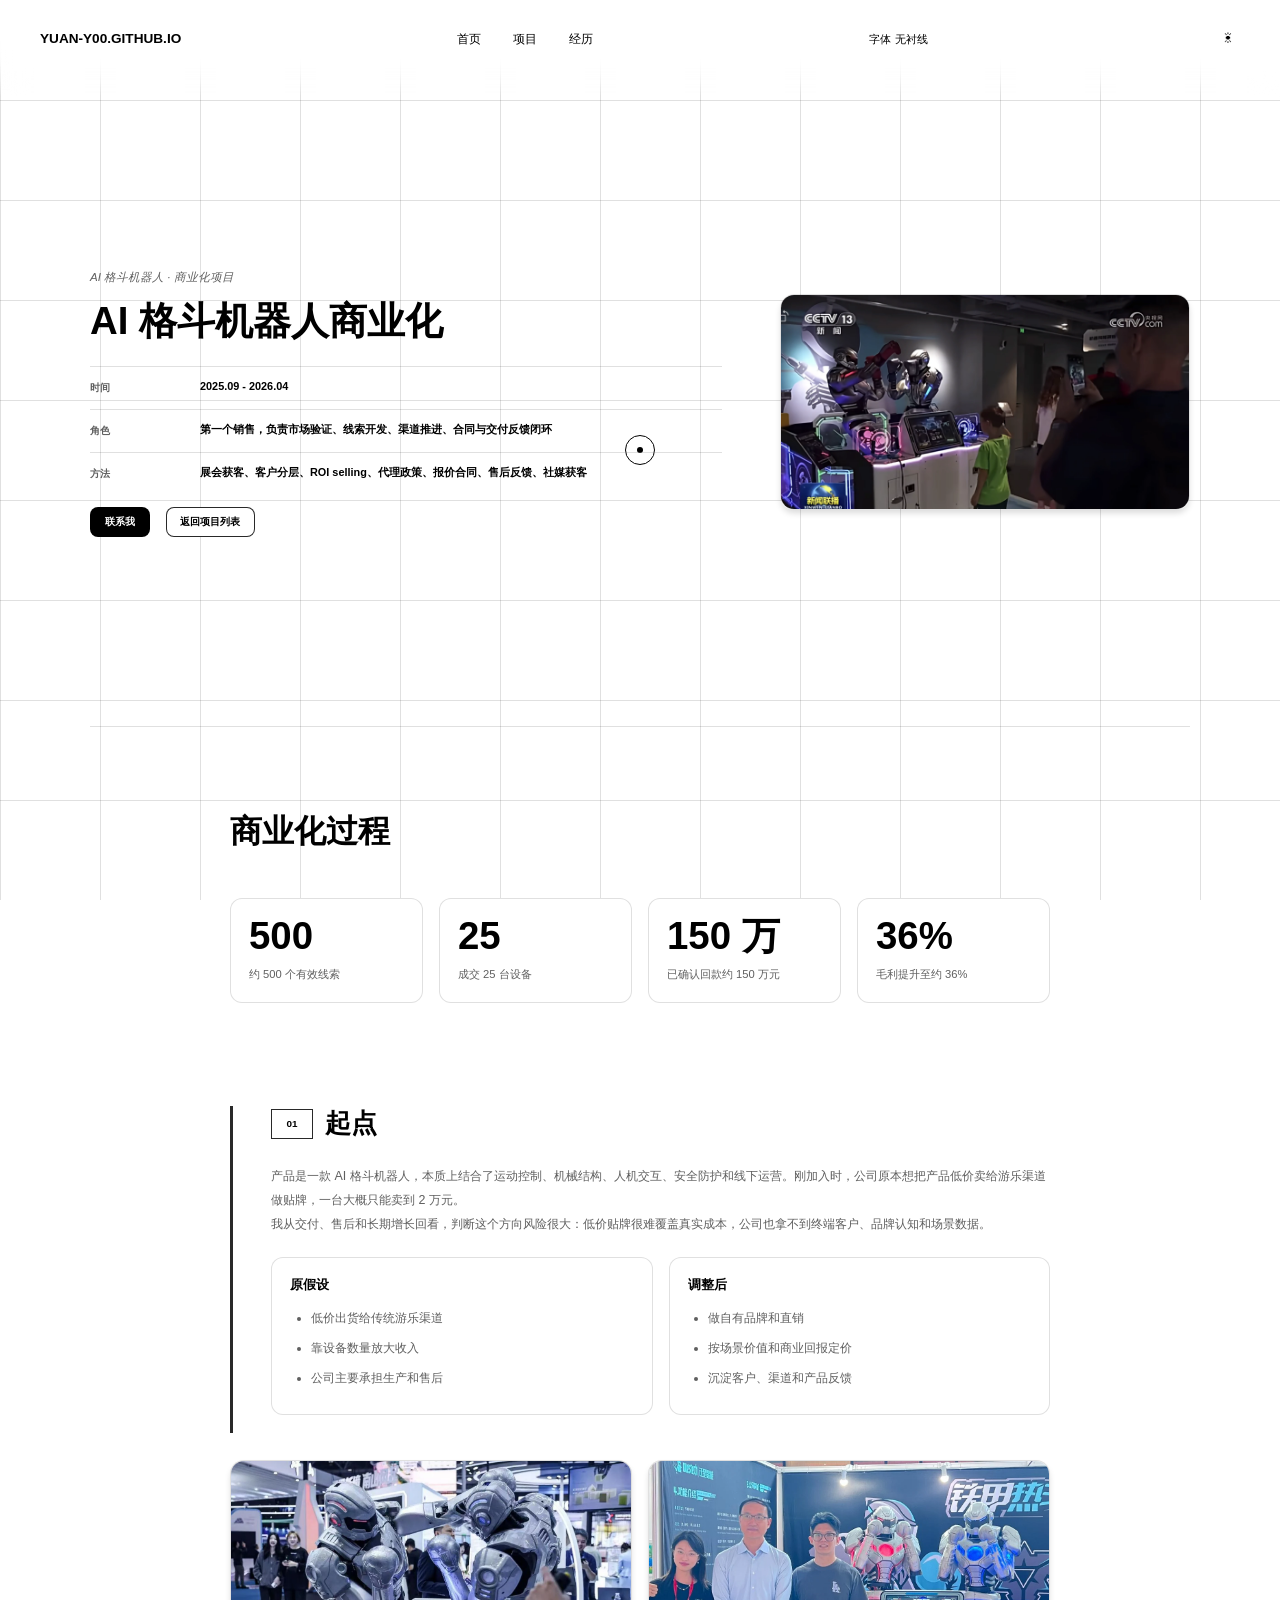
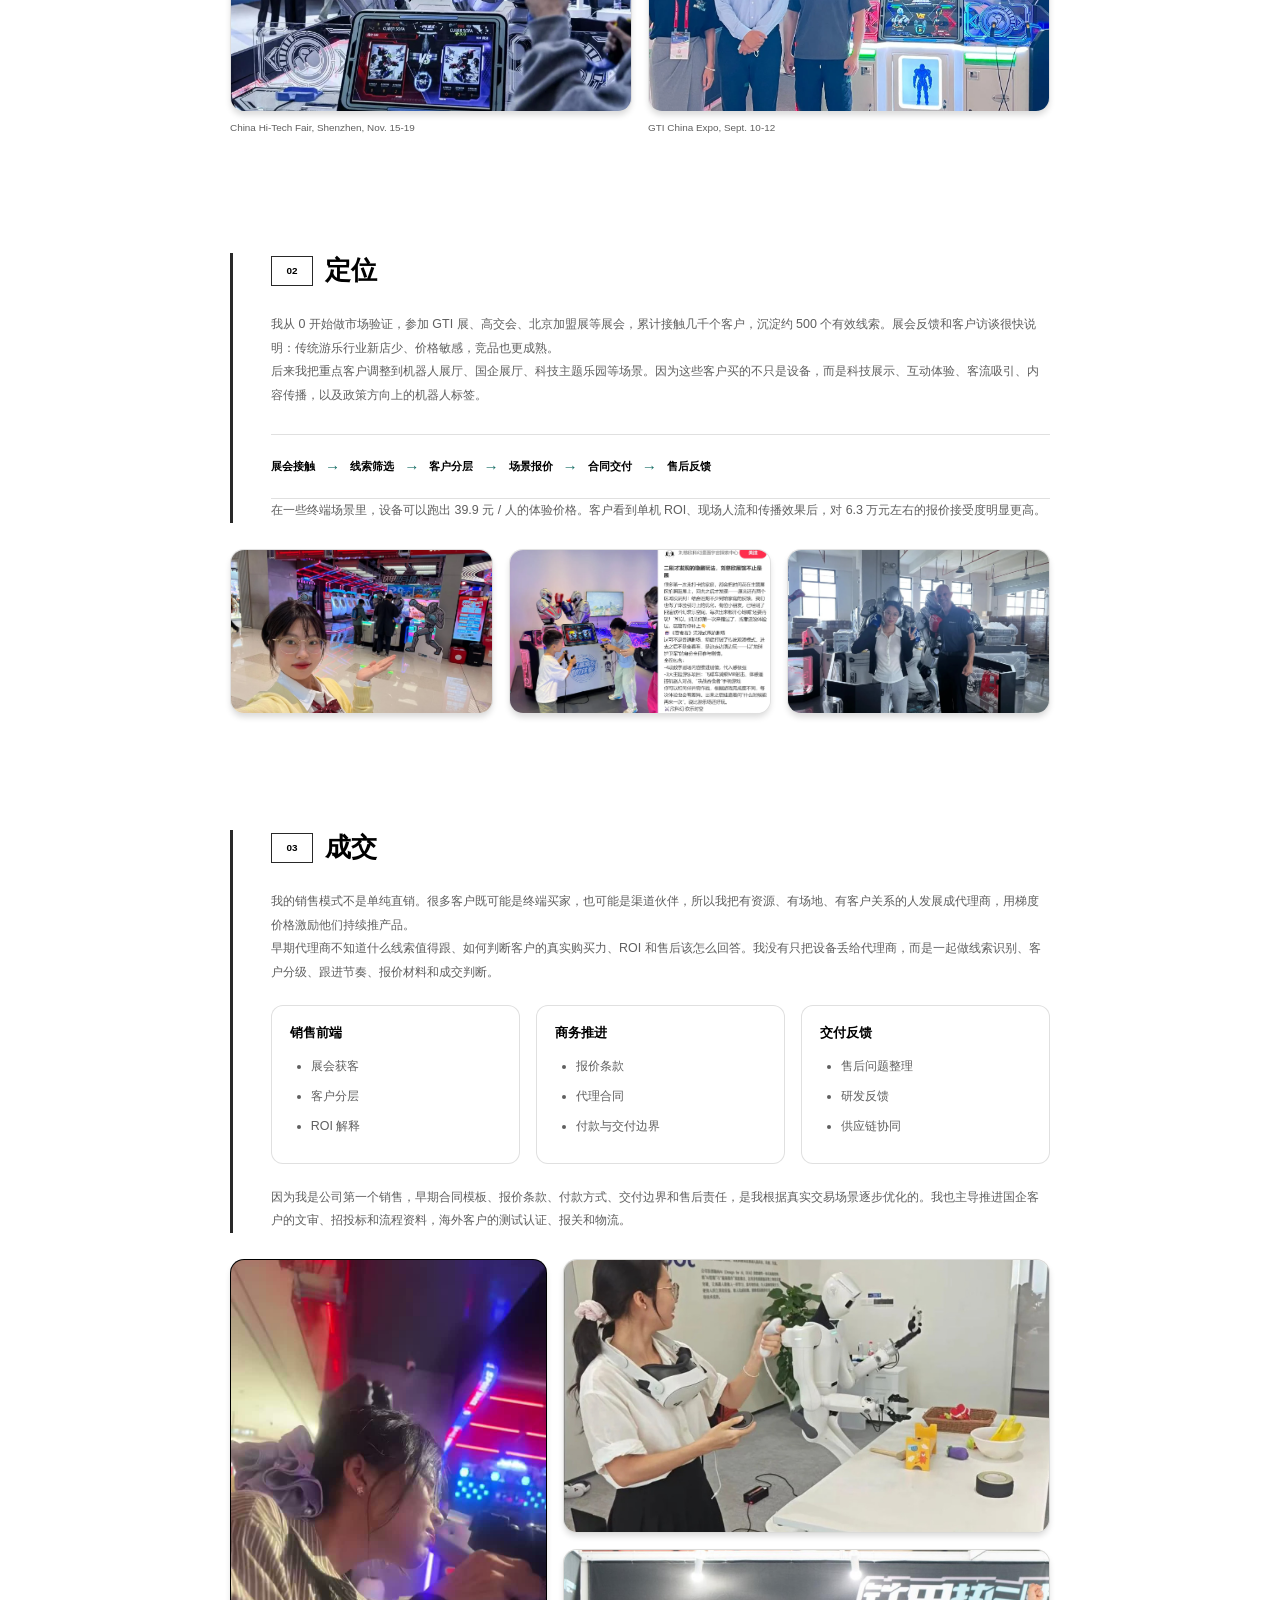
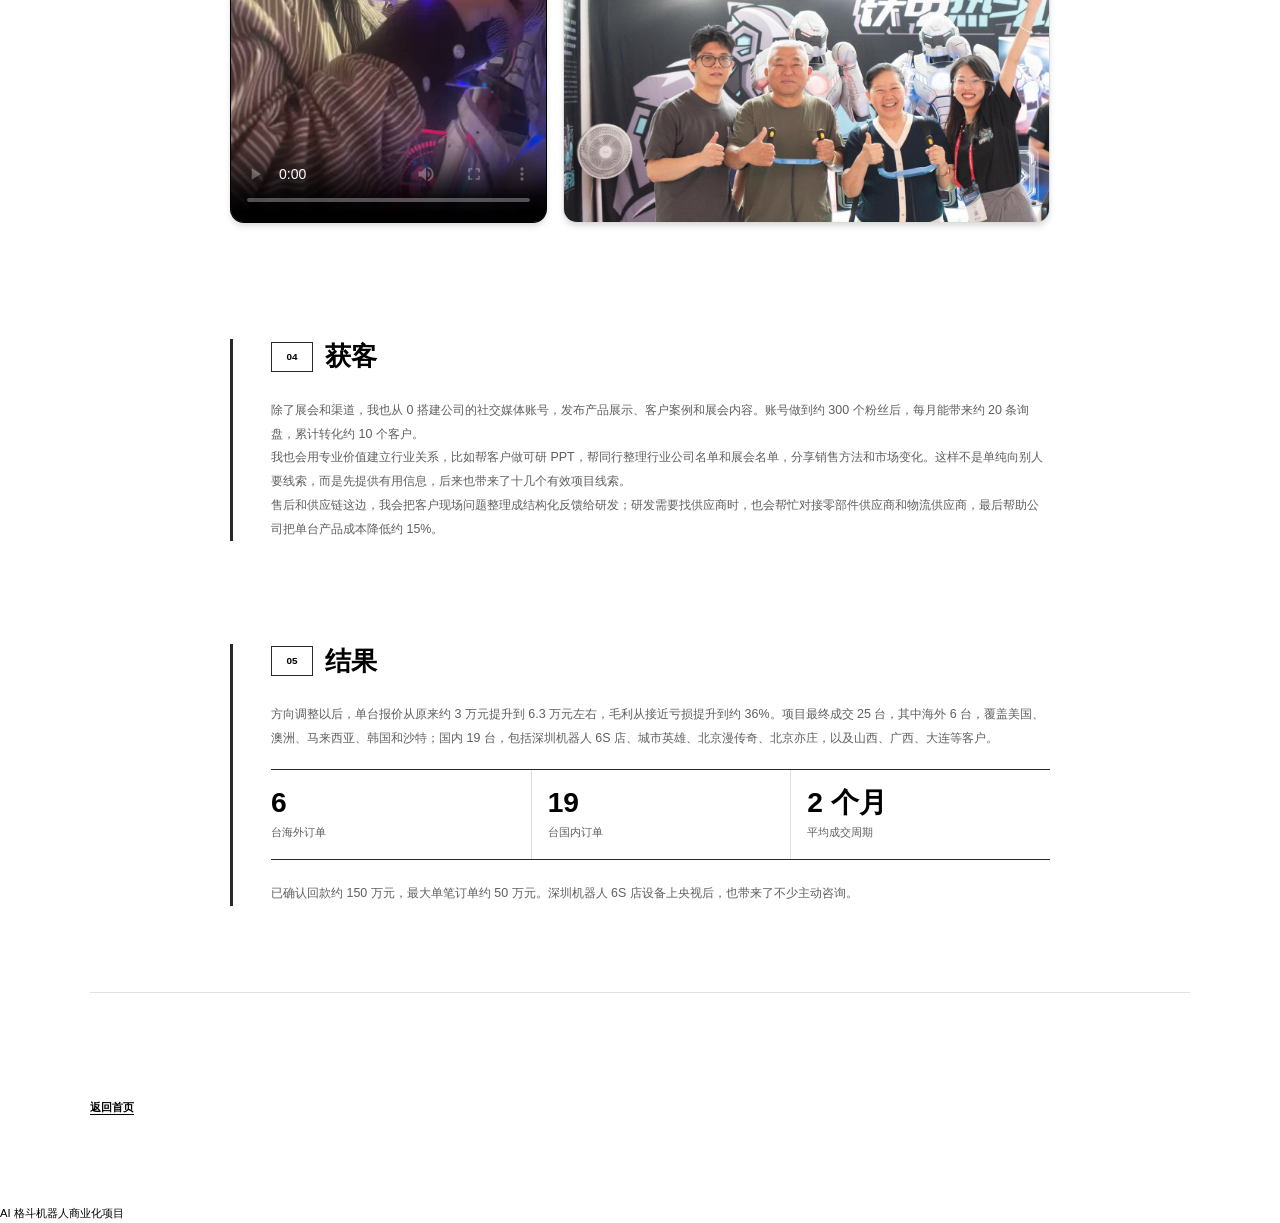
==== commit 87f91f63: "Remove personal name from project pages" ====
--- a/projects/ai-fighting-robot-commercialization/index.html
+++ b/projects/ai-fighting-robot-commercialization/index.html
@@ -3,7 +3,7 @@
   <head>
     <meta charset="utf-8">
     <meta name="viewport" content="width=device-width, initial-scale=1">
-    <title>AI 格斗机器人商业化 | 李雯媛作品集</title>
+    <title>AI 格斗机器人商业化</title>
     <meta
       name="description"
       content="AI 格斗机器人早期商业化项目：市场验证、客户定位、直销、渠道、合同、交付和供应链协同。"
@@ -306,7 +306,6 @@
     </main>
 
     <footer class="site-footer">
-      <p>李雯媛作品集</p>
       <p>AI 格斗机器人商业化项目</p>
     </footer>
 
--- a/styles.css
+++ b/styles.css
@@ -859,16 +859,16 @@
 
 .experience-link {
   display: inline-flex;
-  min-height: 26px;
+  min-height: 20px;
   align-items: center;
   border: 1px solid var(--border-strong);
   border-radius: 4px;
-  padding: 0.18rem 0.48rem;
+  padding: 0.22rem 0.48rem;
   background: var(--bg-card);
   color: var(--text-primary);
-  font-size: 0.58rem;
-  font-weight: 700;
-  line-height: 1.25;
+  font-size: inherit;
+  font-weight: 700;
+  line-height: inherit;
   text-decoration: none;
   white-space: nowrap;
   transition:
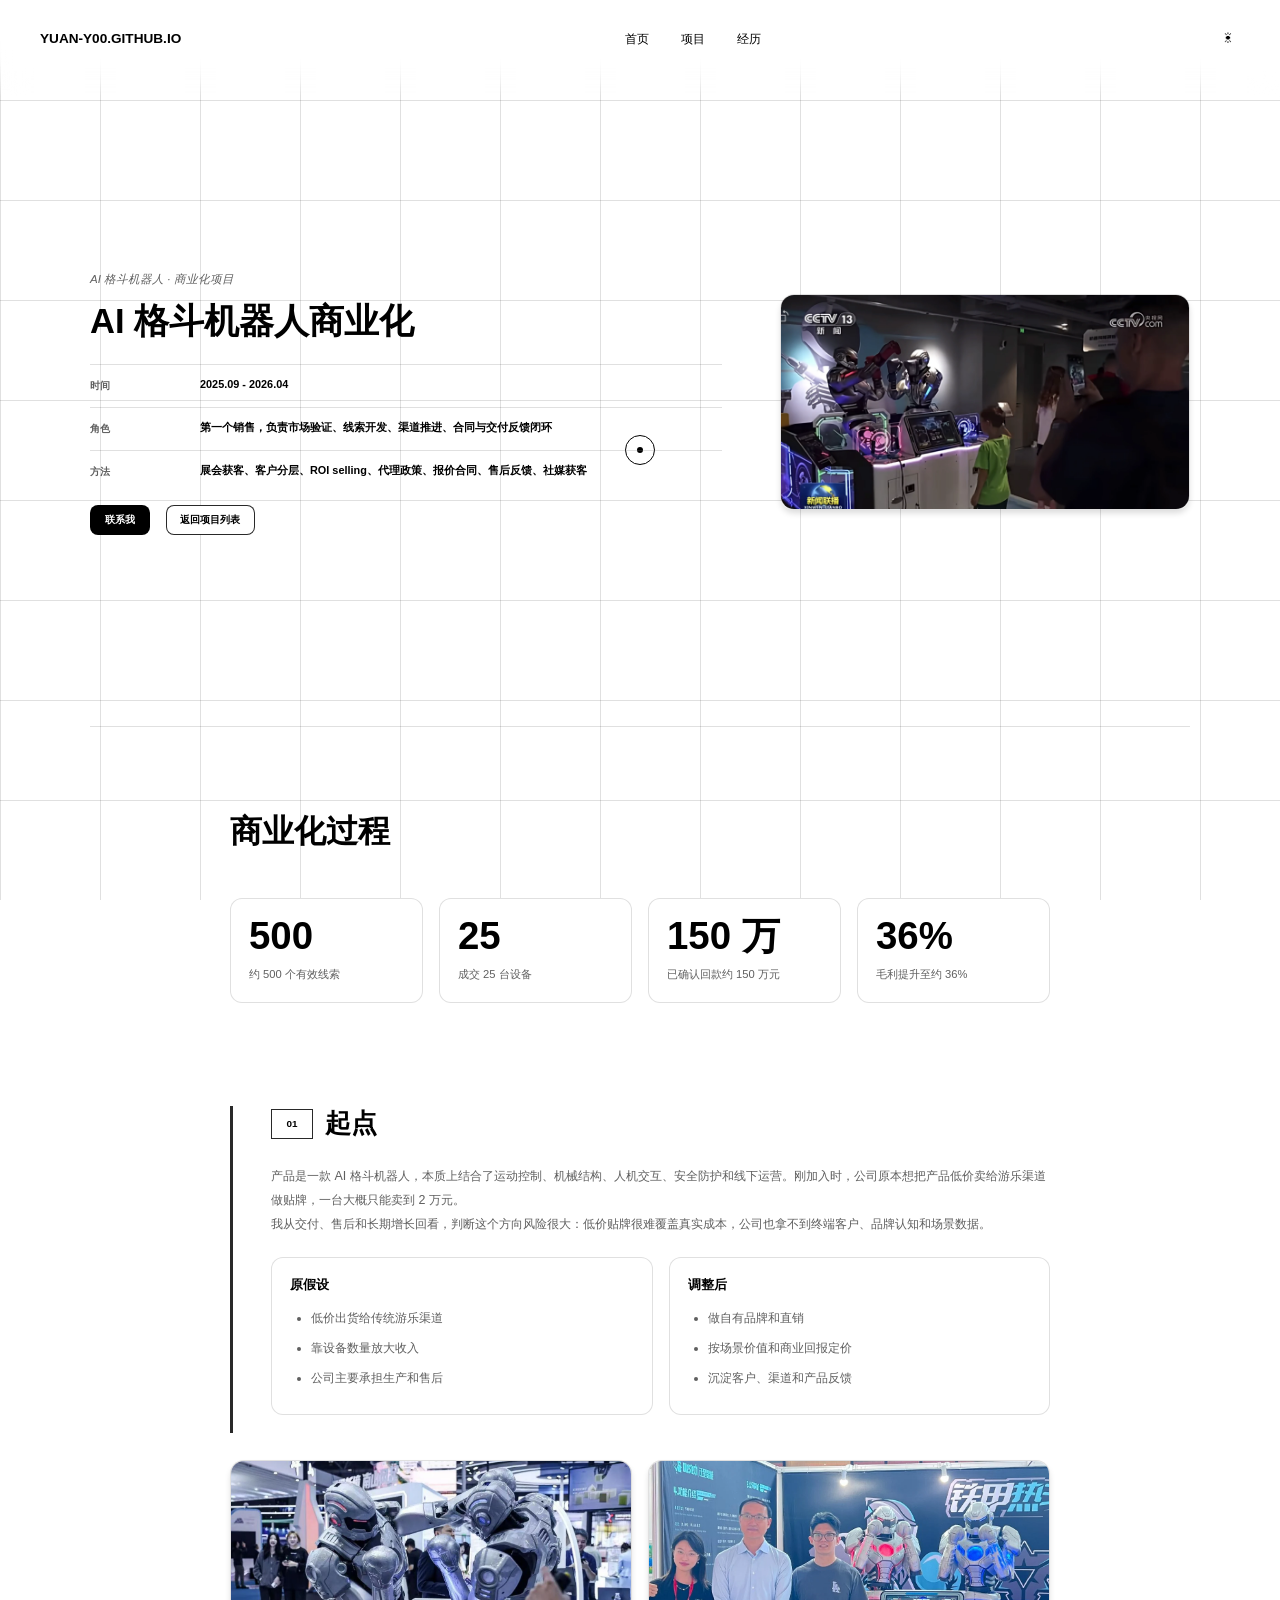
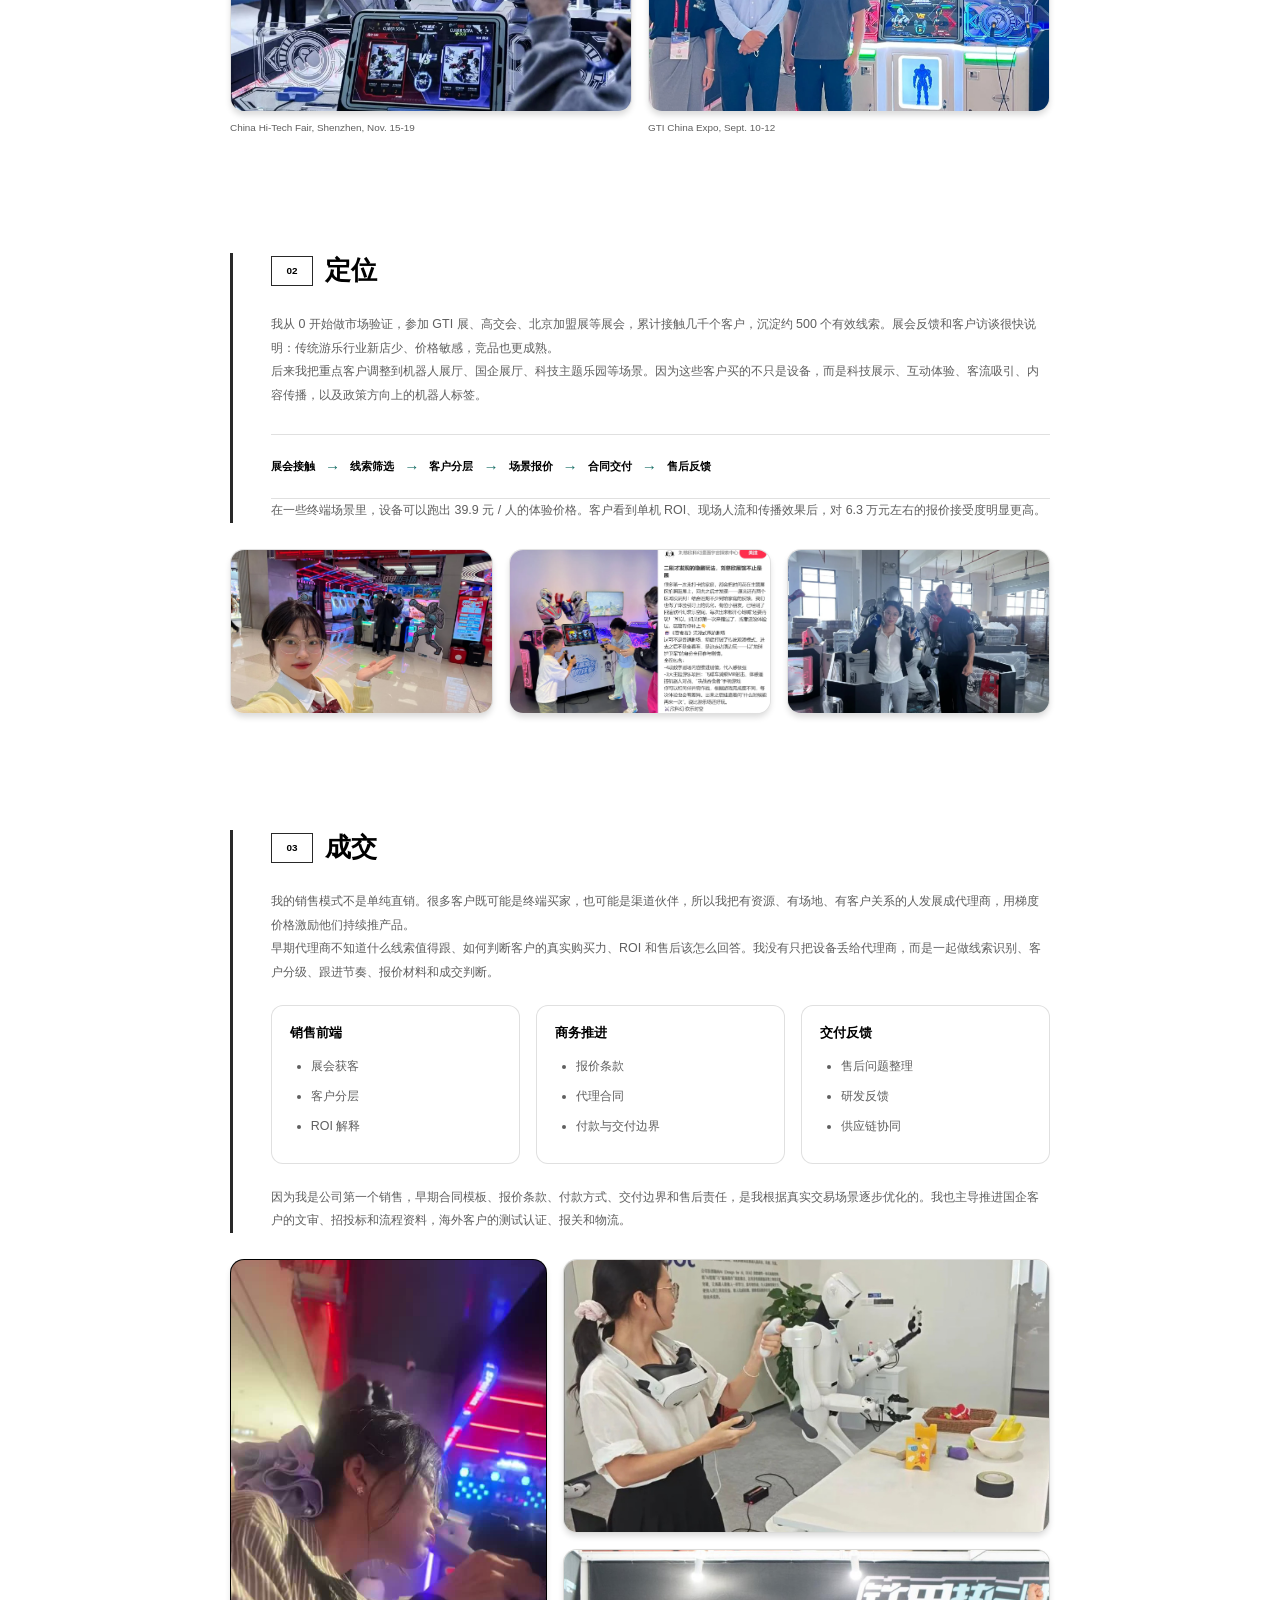
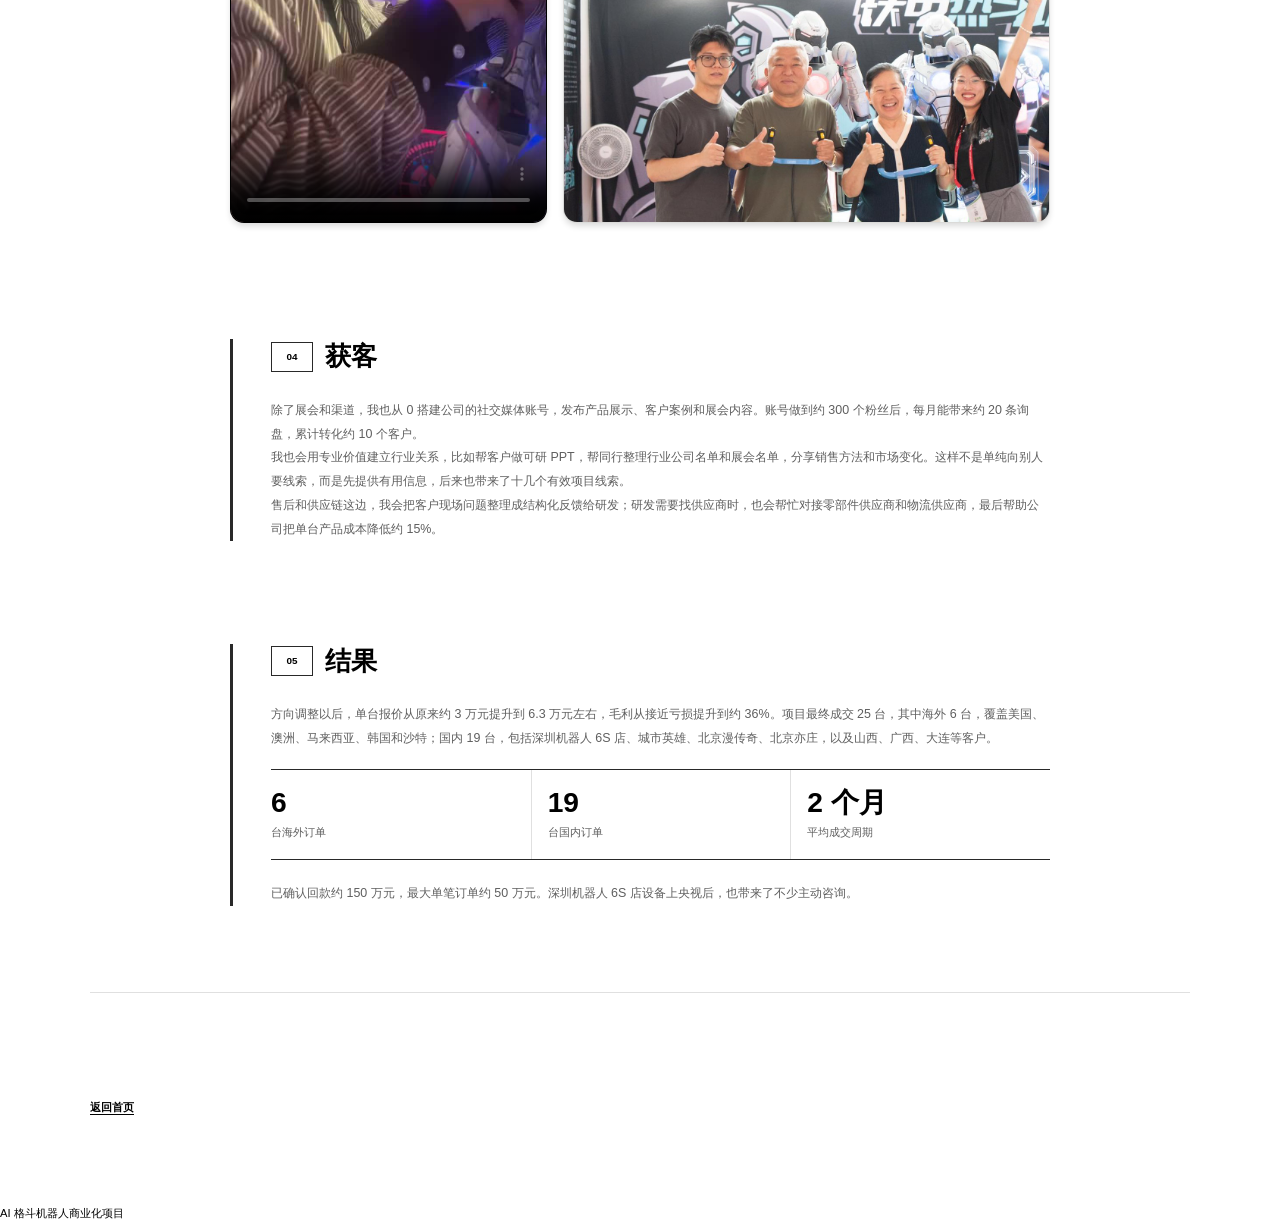
==== commit 481839ab: "Add homepage language toggle" ====
--- a/projects/ai-fighting-robot-commercialization/index.html
+++ b/projects/ai-fighting-robot-commercialization/index.html
@@ -24,9 +24,6 @@
           <li><a href="../../#cad-gallery" class="nav-link">项目</a></li>
           <li><a href="../../#experience" class="nav-link">经历</a></li>
         </ul>
-        <button id="font-toggle" class="font-toggle" type="button" data-font-toggle title="切换字体">
-          字体 <span id="font-label">无衬线</span>
-        </button>
         <button id="theme-toggle" class="theme-toggle" type="button" data-theme-toggle aria-label="切换深色模式" title="切换深色模式">
           <span class="icon-sun" aria-hidden="true">☀</span>
           <span class="icon-moon" aria-hidden="true">☾</span>
--- a/styles.css
+++ b/styles.css
@@ -31,11 +31,6 @@
   --cream-white: #111111;
 }
 
-[data-font="serif"] {
-  --site-font: "Cormorant Garamond", Georgia, "Times New Roman", "Songti SC", "SimSun", serif;
-  --root-font-size: 17px;
-}
-
 * {
   box-sizing: border-box;
   margin: 0;
@@ -236,7 +231,7 @@
   transform: scaleX(1);
 }
 
-.font-toggle,
+.language-toggle,
 .theme-toggle,
 .hamburger {
   border: none;
@@ -245,7 +240,7 @@
   cursor: pointer;
 }
 
-.font-toggle {
+.language-toggle {
   display: flex;
   align-items: center;
   gap: 0.24rem;
@@ -255,7 +250,17 @@
   font-weight: 500;
 }
 
-.font-toggle:hover,
+.language-toggle [data-lang-option] {
+  opacity: 0.42;
+  transition: opacity 0.2s ease;
+}
+
+.language-toggle [data-lang-option].is-active {
+  opacity: 1;
+  font-weight: 700;
+}
+
+.language-toggle:hover,
 .theme-toggle:hover {
   opacity: 0.62;
 }
@@ -836,7 +841,7 @@
 .experience-scope {
   display: flex;
   flex-wrap: wrap;
-  gap: 0.4rem;
+  gap: 0.28rem;
   margin-top: 0.7rem;
   padding: 0;
   list-style: none;
@@ -845,10 +850,10 @@
 .experience-scope li {
   border: 1px solid var(--border-color);
   border-radius: 4px;
-  padding: 0.22rem 0.48rem;
-  color: var(--text-secondary);
-  font-size: 0.58rem;
-  line-height: 1.3;
+  padding: 0.16rem 0.42rem;
+  color: var(--text-secondary);
+  font-size: 0.54rem;
+  line-height: 1.2;
 }
 
 .experience-scope .experience-link-item {
@@ -859,11 +864,11 @@
 
 .experience-link {
   display: inline-flex;
-  min-height: 20px;
+  min-height: 18px;
   align-items: center;
   border: 1px solid var(--border-strong);
   border-radius: 4px;
-  padding: 0.22rem 0.48rem;
+  padding: 0.16rem 0.42rem;
   background: var(--bg-card);
   color: var(--text-primary);
   font-size: inherit;
@@ -1681,7 +1686,7 @@
 }
 
 .case-hero h1 {
-  font-size: clamp(2rem, 4vw, 3.6rem);
+  font-size: clamp(1.86rem, 3.5vw, 3.05rem);
 }
 
 .case-hero-refined {
@@ -1691,7 +1696,7 @@
 
 .case-hero-refined h1 {
   max-width: 720px;
-  font-size: clamp(2.05rem, 3.25vw, 3.05rem);
+  font-size: clamp(1.86rem, 2.9vw, 2.65rem);
   line-height: 1.12;
 }
 
@@ -1702,7 +1707,7 @@
 
 .ai-robot-case .case-hero-refined h1 {
   max-width: 650px;
-  font-size: clamp(1.86rem, 3vw, 2.7rem);
+  font-size: clamp(1.72rem, 2.7vw, 2.42rem);
   line-height: 1.14;
 }
 
@@ -2954,7 +2959,7 @@
     font-size: 0.72rem;
   }
 
-  .font-toggle {
+  .language-toggle {
     font-size: 0.65rem;
   }
 
